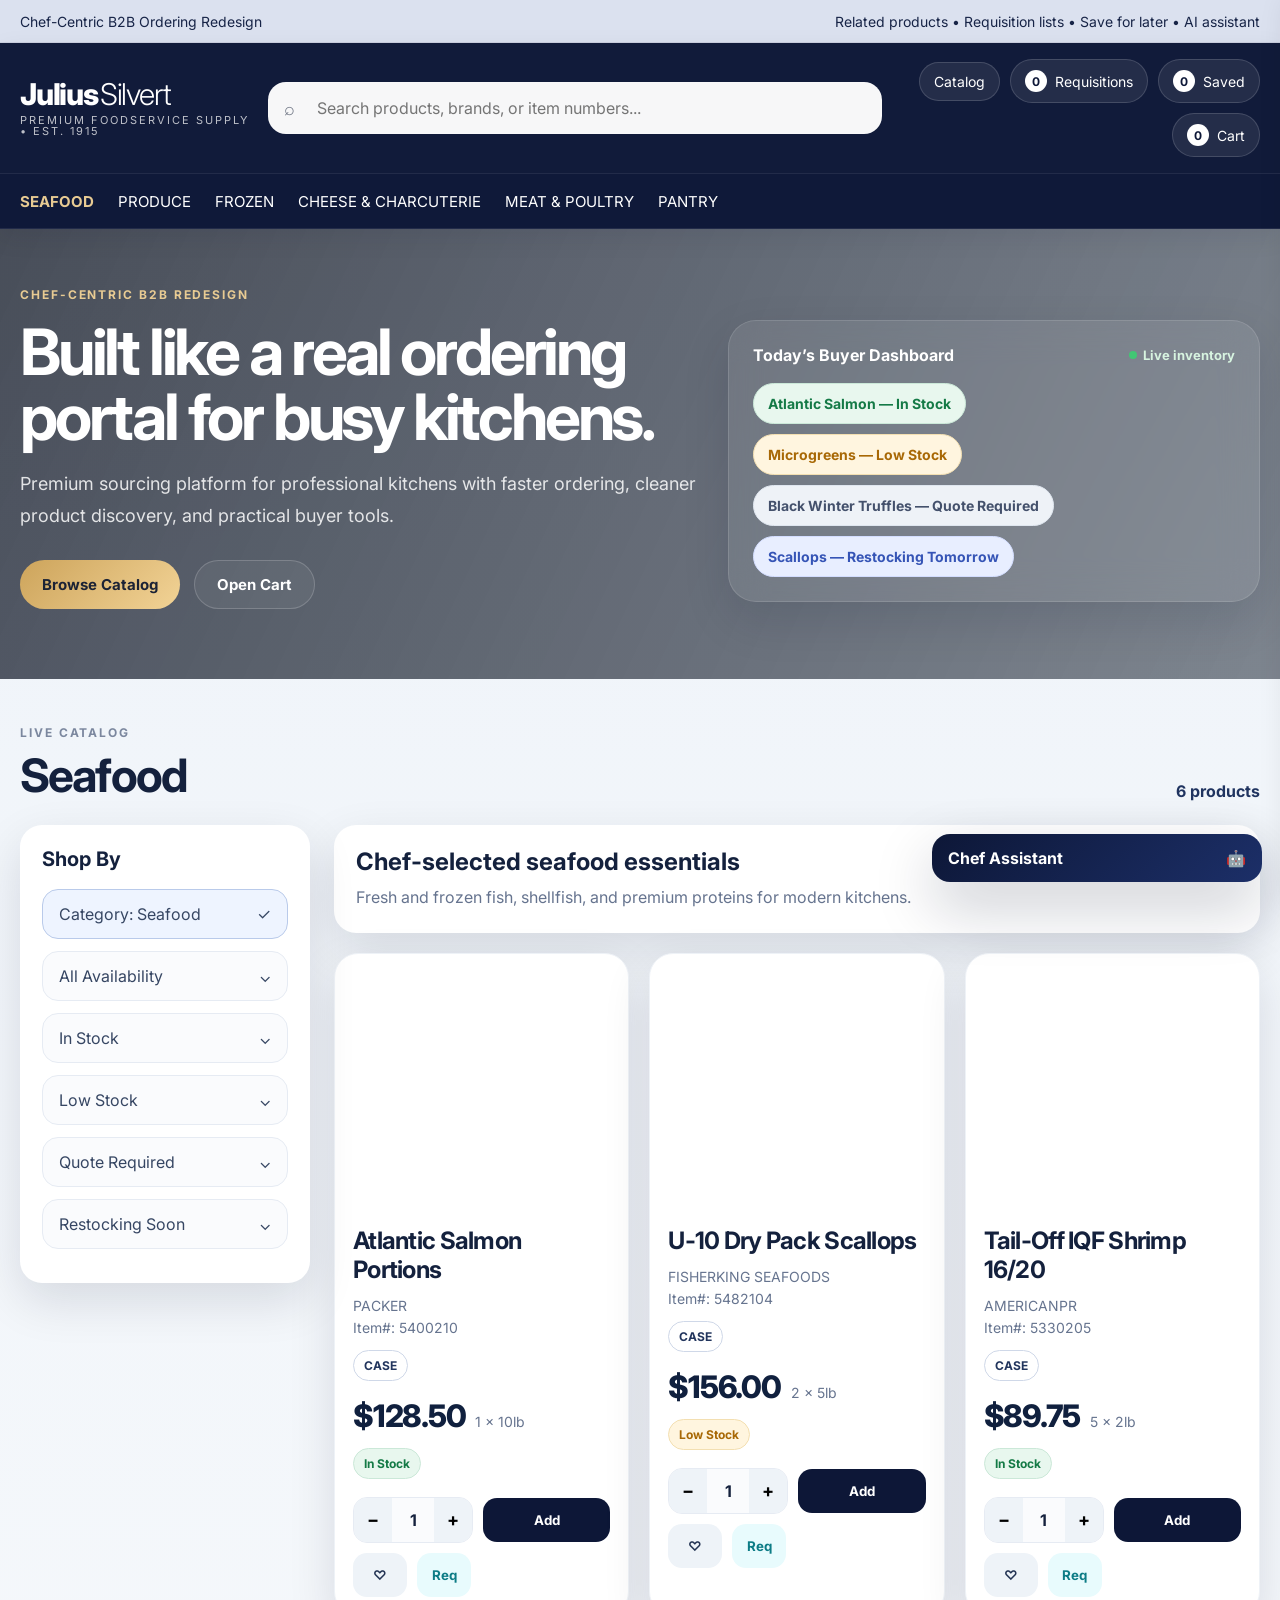
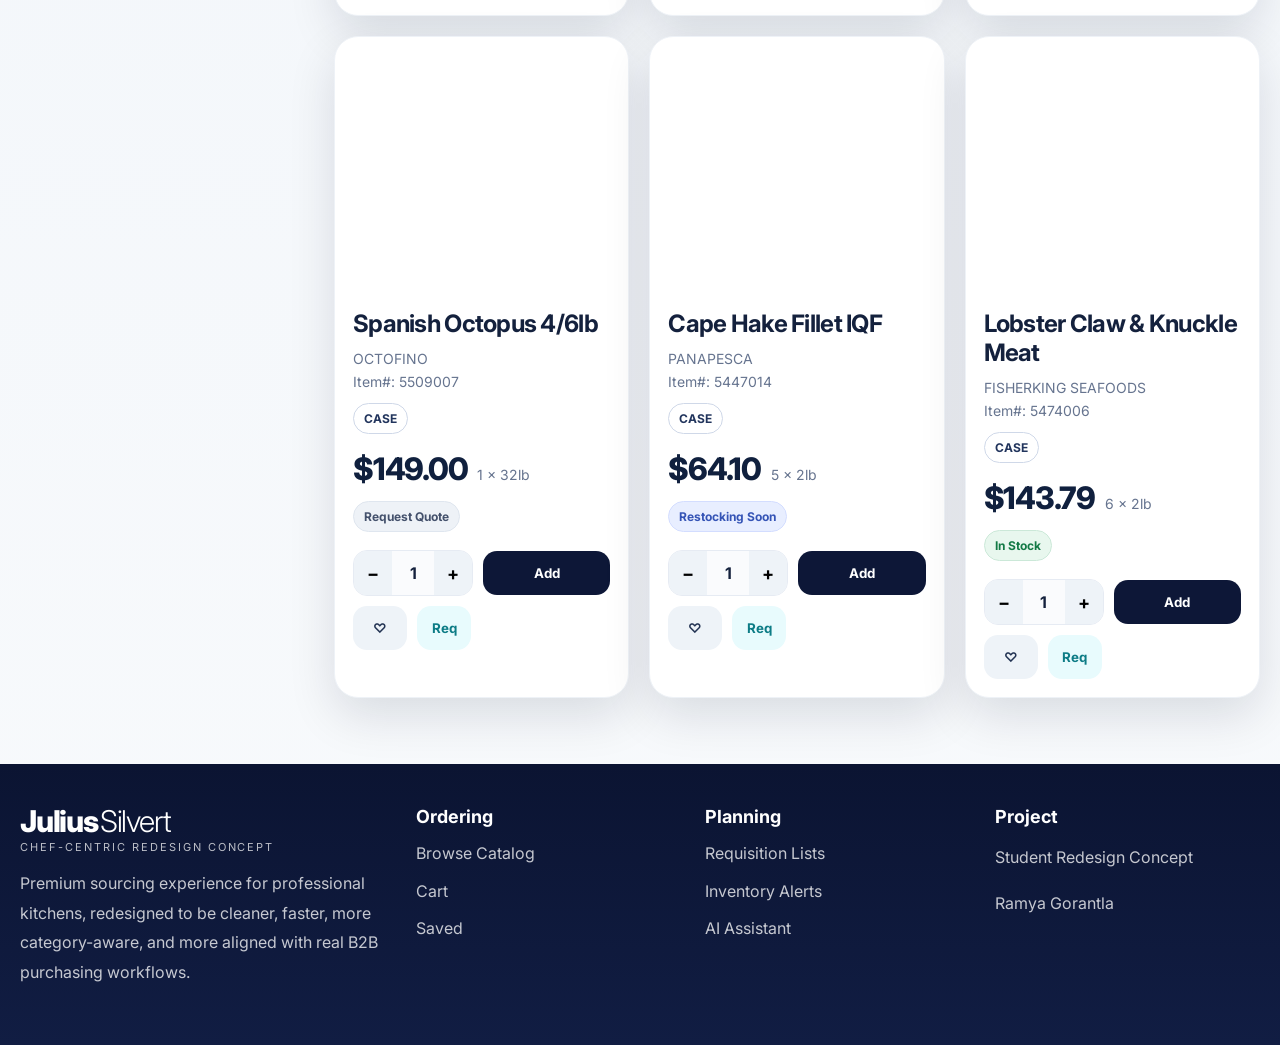
==== index.html @ abfbe2bc "Update index.html" ====
<!DOCTYPE html>
<html lang="en">
<head>
  <meta charset="UTF-8" />
  <meta name="viewport" content="width=device-width, initial-scale=1.0" />
  <title>Julius Silvert Redesign | Chef-Centric B2B Ordering</title>
  <link rel="preconnect" href="https://fonts.googleapis.com">
  <link rel="preconnect" href="https://fonts.gstatic.com" crossorigin>
  <link href="https://fonts.googleapis.com/css2?family=Inter:wght@400;500;600;700;800&display=swap" rel="stylesheet">
  <style>
    * { box-sizing: border-box; }
    :root{
      --navy:#0d1737;
      --navy2:#152454;
      --gold:#cda45b;
      --gold2:#e8cb93;
      --bg:#f4f7fb;
      --white:#fff;
      --text:#14213d;
      --muted:#66748f;
      --line:#e6ebf3;
      --shadow:0 18px 48px rgba(11,19,44,.12);
      --radius:22px;
      --danger:#b42318;
      --danger-bg:#fff1f2;
      --success:#147a46;
      --success-bg:#e8f7ee;
      --warn:#a86805;
      --warn-bg:#fff5df;
      --info:#3554b6;
      --info-bg:#e8eeff;
      --teal:#0d7c86;
      --teal-bg:#e8fbfd;
    }

    html { scroll-behavior: smooth; }
    body{
      margin:0;
      font-family:'Inter', Arial, Helvetica, sans-serif;
      color:var(--text);
      background:
        radial-gradient(circle at top left, rgba(205,164,91,.12), transparent 20%),
        linear-gradient(180deg, #eef3f9 0%, #f8fafc 100%);
    }
    a{ text-decoration:none; color:inherit; }
    button, input { font-family: inherit; }
    .container{ width:min(1240px, calc(100% - 40px)); margin:0 auto; }

    .announce{
      background:#dbe1ef;
      color:#172447;
      font-size:14px;
      border-bottom:1px solid rgba(13,23,55,.08);
    }
    .announce .container{
      min-height:42px; display:flex; align-items:center; justify-content:space-between; gap:16px;
      flex-wrap:wrap;
    }

    .header{ position:sticky; top:0; z-index:50; box-shadow: 0 8px 24px rgba(9,18,44,.08); }
    .topbar{ background:rgba(13,23,55,.98); padding:16px 0; }
    .topbar-inner{
      display:grid;
      grid-template-columns:230px 1fr 360px;
      gap:18px;
      align-items:center;
    }
    .logo{ color:#fff; display:flex; flex-direction:column; line-height:1; cursor:pointer; }
    .logo-main{ font-size:30px; font-weight:800; letter-spacing:-.04em; }
    .logo-main span{ font-weight:300; margin-left:2px; }
    .logo-sub{
      margin-top:6px; font-size:11px; text-transform:uppercase;
      letter-spacing:.18em; opacity:.72;
    }

    .search-wrap{ position:relative; }
    .search-input{
      width:100%; height:52px; border-radius:18px;
      border:1px solid rgba(255,255,255,.16);
      padding:0 18px 0 48px; font-size:16px; outline:none;
      background:rgba(255,255,255,.97);
    }
    .search-icon{
      position:absolute; left:16px; top:50%;
      transform:translateY(-50%); color:#6b7280; font-size:18px;
    }

    .top-actions{
      display:flex; justify-content:flex-end; gap:10px; align-items:center; color:#fff; flex-wrap:wrap;
    }
    .pill{
      border:1px solid rgba(255,255,255,.15);
      background:rgba(255,255,255,.08);
      padding:10px 14px; border-radius:999px; font-size:14px;
      display:inline-flex; align-items:center; gap:8px; cursor:pointer;
      color:#fff;
      transition:.18s ease;
    }
    .pill:hover{ background:rgba(255,255,255,.14); transform: translateY(-1px); }
    .cart-count{
      min-width:22px; height:22px; border-radius:50%;
      background:#fff; color:var(--navy);
      display:inline-grid; place-items:center;
      font-size:12px; font-weight:700; padding:0 4px;
    }

    .nav{
      background:rgba(13,23,55,.99);
      border-top:1px solid rgba(255,255,255,.08);
      border-bottom:1px solid rgba(255,255,255,.08);
    }
    .nav-row{
      min-height:54px; display:flex; align-items:center; gap:24px;
      overflow-x:auto; scrollbar-width:none;
    }
    .nav-row::-webkit-scrollbar{ display:none; }
    .nav-btn{
      white-space:nowrap; color:#fff; font-size:15px;
      background:none; border:none; cursor:pointer;
      padding:0;
    }
    .nav-btn.active{
      color:var(--gold2);
      font-weight:700;
    }

    .hero{
      background:
     linear-gradient(115deg, rgba(17,24,39,.75), rgba(31,41,55,.55)),
     url("https://images.unsplash.com/photo-1498654896293-37aacf113fd9?auto=format&fit=crop&w=1600&q=80") center/cover no-repeat;
      color:#fff;
      padding:54px 0 40px;
    }
    .hero-grid{
      display:grid;
      grid-template-columns:1.15fr .9fr;
      gap:28px;
      align-items:center;
    }
    .kicker{
      display:inline-block;
      color:var(--gold2);
      font-size:12px;
      letter-spacing:.16em;
      font-weight:700;
      text-transform:uppercase;
    }
    .hero h1{
      margin:16px 0 18px;
      font-size:clamp(40px, 5vw, 68px);
      line-height:1.02;
      letter-spacing:-.05em;
      max-width:760px;
    }
    .hero p{
      margin:0; max-width:680px; color:rgba(255,255,255,.84);
      line-height:1.8; font-size:18px;
    }
    .hero-actions{
      display:flex; flex-wrap:wrap; gap:14px; margin:28px 0 30px;
    }
    .btn{
      border:none; cursor:pointer; border-radius:999px;
      padding:14px 22px; font-weight:700; font-size:15px;
      transition:.18s ease;
    }
    .btn:hover { transform:translateY(-1px); }
    .btn-primary{
      background:linear-gradient(135deg, var(--gold), #f2d396);
      color:#1b2235;
    }
    .btn-secondary{
      background:rgba(255,255,255,.06);
      color:#fff; border:1px solid rgba(255,255,255,.18);
    }

    .dashboard{
      background:rgba(255,255,255,.08);
      border:1px solid rgba(255,255,255,.12);
      border-radius:28px;
      padding:24px;
      box-shadow:var(--shadow);
      backdrop-filter:blur(18px);
    }
    .dash-head{
      display:flex; justify-content:space-between; align-items:center; color:#fff;
      font-weight:700;
    }
    .live{
      position:relative; padding-left:14px; color:#d7f4e0; font-size:13px;
    }
    .live::before{
      content:""; position:absolute; left:0; top:50%; transform:translateY(-50%);
      width:8px; height:8px; border-radius:50%; background:#41c774;
    }
    .alert-list{ display:grid; gap:10px; margin-top:18px; }
    .alert-chip{
      width:fit-content; border-radius:999px; padding:11px 14px;
      font-size:14px; font-weight:700;
    }
    .in-stock{ background:var(--success-bg); color:var(--success); border:1px solid #cbe8d8; }
    .low-stock{ background:var(--warn-bg); color:var(--warn); border:1px solid #f3dfb1; }
    .quote-only{ background:#eef2f7; color:#44516c; border:1px solid #dfe6ef; }
    .restock{ background:var(--info-bg); color:var(--info); border:1px solid #d3ddff; }
    .requisition-tag{ background:var(--teal-bg); color:var(--teal); border:1px solid #c8f2f6; }

    .section{ padding:42px 0; }
    .section-head{
      display:flex; justify-content:space-between; align-items:end; gap:20px; margin-bottom:24px;
      flex-wrap:wrap;
    }
    .section-head h2{
      margin:10px 0 0;
      font-size:clamp(30px, 4vw, 46px);
      line-height:1.08;
      letter-spacing:-.04em;
    }
    .section-link{ color:#203460; font-weight:700; }

    .action-grid {
      display:grid;
      grid-template-columns:repeat(4,1fr);
      gap:16px;
      margin-top:20px;
    }
    .action-card{
      background:#fff;
      border-radius:22px;
      box-shadow:var(--shadow);
      padding:20px;
      border:1px solid #edf1f6;
    }
    .action-card strong{ display:block; margin-bottom:6px; font-size:18px; }
    .action-card p{ margin:0; color:var(--muted); line-height:1.6; font-size:14px; }

    .catalog-layout{
      display:grid;
      grid-template-columns:290px 1fr;
      gap:24px;
      align-items:start;
    }
    .sidebar{
      background:#fff;
      border-radius:22px;
      box-shadow:var(--shadow);
      padding:22px;
      position:sticky;
      top:132px;
    }
    .sidebar h3{ margin:0 0 18px; font-size:20px; }
    .filter{
      border:1px solid var(--line);
      border-radius:16px;
      padding:14px 16px;
      margin-bottom:12px;
      display:flex; justify-content:space-between; align-items:center;
      background:#fafbfd;
      color:#364663;
      cursor:pointer;
    }
    .filter.active { border-color:#b9caea; background:#eef4ff; }
    .category-header{
      background:#fff;
      border-radius:22px;
      box-shadow:var(--shadow);
      padding:22px;
      margin-bottom:20px;
    }
    .category-header p{
      margin:8px 0 0;
      color:var(--muted);
      line-height:1.7;
    }

    .product-grid, .related-grid{
      display:grid;
      grid-template-columns:repeat(3,1fr);
      gap:20px;
    }
    .product{
      background:#fff;
      border-radius:24px;
      overflow:hidden;
      box-shadow:var(--shadow);
      border:1px solid #eef2f7;
      display:flex;
      flex-direction:column;
      transition:transform .18s ease, box-shadow .18s ease;
    }
    .product:hover { transform:translateY(-4px); box-shadow:0 24px 52px rgba(11,19,44,.15); }
    .product-image{
      aspect-ratio:1.15/1;
      background-size:cover;
      background-position:center;
      cursor:pointer;
    }
    .product-body{ padding:18px; display:flex; flex-direction:column; flex:1; }
    .product h3{
      margin:0;
      font-size:24px;
      line-height:1.2;
      letter-spacing:-.03em;
      cursor:pointer;
    }
    .product small{
      display:block;
      color:var(--muted);
      margin-top:10px;
      line-height:1.6;
      font-size:14px;
    }
    .case-pill{
      border:1px solid #cfd8e8;
      border-radius:999px;
      padding:7px 10px;
      font-size:12px;
      font-weight:700;
      color:#22355d;
      width:fit-content;
      margin-top:10px;
    }
    .price-row{
      display:flex; align-items:baseline; gap:10px; margin-top:16px; flex-wrap:wrap;
    }
    .price{
      font-size:31px;
      font-weight:800;
      color:#10203e;
      letter-spacing:-.04em;
    }
    .subprice{ color:var(--muted); font-size:14px; }
    .status-row{
      display:flex; flex-wrap:wrap; gap:8px; margin-top:14px;
    }
    .status{
      border-radius:999px;
      padding:7px 10px;
      font-size:12px;
      font-weight:700;
    }
    .buy-row{
      display:flex; gap:10px; align-items:center; margin-top:18px; flex-wrap:wrap;
    }
    .qty{
      display:flex; align-items:center; border:1px solid var(--line); border-radius:14px; overflow:hidden;
      background:#fafbfd;
    }
    .qty button{
      width:38px; height:44px; border:none; background:#eef3f8; cursor:pointer; font-size:18px; font-weight:700;
    }
    .qty span{
      width:42px; display:grid; place-items:center; font-weight:700;
    }
    .add{
      flex:1; border:none; height:44px; border-radius:14px;
      background:var(--navy); color:#fff; font-weight:700; cursor:pointer;
      min-width:120px;
    }
    .save, .req{
      border:none; height:44px; min-width:54px; border-radius:14px;
      background:#eef3f8; color:#243454; font-weight:700; cursor:pointer;
    }
    .req { background:var(--teal-bg); color:var(--teal); }

    .footer{
      margin-top:24px;
      background:linear-gradient(180deg, #0b1432 0%, #111d43 100%);
      color:#fff;
      padding:42px 0;
    }
    .footer-grid{
      display:grid;
      grid-template-columns:1.4fr 1fr 1fr 1fr;
      gap:24px;
    }
    .footer p, .footer a{ color:rgba(255,255,255,.76); line-height:1.85; }
    .footer h4{ margin:0 0 12px; font-size:18px; }
    .footer a{ display:block; margin-bottom:8px; }

    .drawer{
      position:fixed; top:0; right:-440px; width:420px; max-width:100%;
      height:100vh; background:#fff; box-shadow:-10px 0 30px rgba(0,0,0,.12);
      z-index:100; transition:.28s ease; display:flex; flex-direction:column;
    }
    .drawer.open{ right:0; }
    .drawer-head{
      padding:18px 20px;
      border-bottom:1px solid var(--line);
      display:flex; justify-content:space-between; align-items:center;
    }
    .drawer-close{
      border:none; background:#edf2f8; width:38px; height:38px; border-radius:10px; cursor:pointer;
    }
    .drawer-tabs{
      display:grid;
      grid-template-columns:1fr 1fr 1fr;
      gap:0;
      border-bottom:1px solid var(--line);
    }
    .drawer-tab{
      border:none; background:#fff; padding:14px; font-weight:700; cursor:pointer;
    }
    .drawer-tab.active{ background:#f5f8fc; color:var(--navy); }
    .drawer-items{
      flex:1; overflow:auto; padding:18px 20px;
    }
    .item-card{
      border-bottom:1px solid var(--line);
      padding:0 0 14px;
      margin-bottom:14px;
    }
    .item-card h4{ margin:0 0 8px; font-size:18px; }
    .item-card p{ margin:0; color:var(--muted); font-size:14px; }
    .item-row{
      display:flex; justify-content:space-between; align-items:center; margin-top:10px; gap:10px;
      flex-wrap:wrap;
    }
    .remove-btn{
      border:none; background:var(--danger-bg); color:var(--danger); padding:8px 10px; border-radius:10px; cursor:pointer; font-weight:700;
    }
    .move-btn{
      border:none; background:#eef4ff; color:#274692; padding:8px 10px; border-radius:10px; cursor:pointer; font-weight:700;
    }
    .drawer-foot{
      border-top:1px solid var(--line);
      padding:18px 20px;
      background:#fbfcfe;
    }
    .total-row{
      display:flex; justify-content:space-between; font-weight:800; font-size:20px; margin-bottom:14px;
    }
    .checkout{
      width:100%; height:48px; border:none; border-radius:14px;
      background:var(--navy); color:#fff; font-weight:700; cursor:pointer;
    }
    .overlay{
      position:fixed; inset:0; background:rgba(10,18,44,.34);
      opacity:0; visibility:hidden; transition:.25s ease; z-index:90;
    }
    .overlay.show{ opacity:1; visibility:visible; }

    .detail-section { padding-top:0; display:none; }
    .detail-layout { display:grid; grid-template-columns:1.05fr .95fr; gap:20px; }
    .detail-image { min-height:420px; background-size:cover; background-position:center; border-radius:28px; box-shadow:var(--shadow); }
    .detail-card { background:#fff; border-radius:28px; box-shadow:var(--shadow); padding:28px; }
    .spec-list { display:grid; grid-template-columns:1fr 1fr; gap:14px; margin:18px 0; }
    .spec { background:#f6f9fd; border:1px solid #e8eef7; border-radius:16px; padding:14px; }
    .spec strong { display:block; font-size:12px; letter-spacing:.08em; text-transform:uppercase; color:#6f7c95; margin-bottom:6px; }
    .detail-actions { display:flex; gap:12px; flex-wrap:wrap; margin-top:20px; }
    .detail-card h2 { margin:10px 0 14px; font-size:42px; line-height:1.05; letter-spacing:-.04em; }
    .detail-card p { color:var(--muted); line-height:1.8; }
    .related-section { margin-top:28px; }
    .related-section h3 { margin:0 0 16px; font-size:28px; }

    .chatbot {
      position:fixed; right:18px; bottom:18px; width:330px; z-index:120;
      box-shadow:0 24px 60px rgba(10,18,44,.22); border-radius:18px; overflow:hidden;
    }
    .chatbot-head {
      background:linear-gradient(135deg, var(--navy), #1c2f68);
      color:#fff; padding:14px 16px; font-weight:700; cursor:pointer;
      display:flex; justify-content:space-between; align-items:center;
    }
    .chatbot-body { background:#fff; display:none; height:380px; flex-direction:column; }
    .chatbot.open .chatbot-body { display:flex; }
    .chat-messages { flex:1; overflow:auto; padding:14px; background:#fbfcff; }
    .chat-msg { margin-bottom:12px; padding:10px 12px; border-radius:14px; max-width:88%; line-height:1.6; }
    .chat-msg.user { margin-left:auto; background:#e9efff; color:#203f8c; }
    .chat-msg.bot { background:#f0f4f8; color:#31425e; }
    .chat-input-row { display:flex; gap:8px; padding:12px; border-top:1px solid #edf2f7; }
    .chat-input-row input { flex:1; border:1px solid #dce5f1; border-radius:12px; padding:12px; }
    .chat-input-row button { border:none; border-radius:12px; background:var(--navy); color:#fff; padding:0 16px; cursor:pointer; }

    .toast {
      position:fixed; bottom:24px; left:24px; background:#12234a; color:#fff; padding:12px 16px; border-radius:14px;
      box-shadow:var(--shadow); opacity:0; transform:translateY(12px); transition:.22s ease; z-index:140;
    }
    .toast.show { opacity:1; transform:translateY(0); }

    .empty-state{ color:#66748f; line-height:1.7; }

    @media (max-width:1100px){
      .topbar-inner{ grid-template-columns:1fr; }
      .top-actions{ justify-content:flex-start; }
      .hero-grid, .product-grid, .related-grid, .footer-grid, .action-grid, .detail-layout{
        grid-template-columns:1fr 1fr;
      }
      .catalog-layout{ grid-template-columns:1fr; }
      .sidebar{ position:static; }
      .detail-image { min-height:320px; }
    }
    @media (max-width:760px){
      .container{ width:min(100% - 28px, 1240px); }
      .announce .container, .section-head{ flex-direction:column; align-items:flex-start; }
      .hero-grid, .product-grid, .related-grid, .footer-grid, .action-grid, .detail-layout{
        grid-template-columns:1fr;
      }
      .hero h1{ font-size:40px; }
      .nav-row{ gap:18px; }
      .drawer{ width:100%; }
      .spec-list { grid-template-columns:1fr; }
      .chatbot { width: calc(100% - 24px); right:12px; left:12px; }
    }
  </style>
</head>
<body>
  <div class="announce">
    <div class="container">
      <span>Chef-Centric B2B Ordering Redesign</span>
      <span>Related products • Requisition lists • Save for later • AI assistant</span>
    </div>
  </div>

  <header class="header">
    <div class="topbar">
      <div class="container topbar-inner">
        <div class="logo" onclick="scrollToHome()">
          <span class="logo-main">Julius<span>Silvert</span></span>
          <span class="logo-sub">Premium Foodservice Supply • Est. 1915</span>
        </div>

        <div class="search-wrap">
          <span class="search-icon">⌕</span>
          <input class="search-input" id="searchInput" type="text" placeholder="Search products, brands, or item numbers..." />
        </div>

        <div class="top-actions">
          <button class="pill" onclick="scrollToCatalog()">Catalog</button>
          <button class="pill" onclick="openDrawer('requisition')"><span class="cart-count" id="reqCount">0</span>Requisitions</button>
          <button class="pill" onclick="openDrawer('saved')"><span class="cart-count" id="savedCount">0</span>Saved</button>
          <button class="pill" onclick="openDrawer('cart')"><span class="cart-count" id="cartCount">0</span>Cart</button>
        </div>
      </div>
    </div>

    <nav class="nav">
      <div class="container nav-row" id="navRow">
        <button class="nav-btn active" onclick="showCategory('seafood', this)">SEAFOOD</button>
        <button class="nav-btn" onclick="showCategory('produce', this)">PRODUCE</button>
        <button class="nav-btn" onclick="showCategory('frozen', this)">FROZEN</button>
        <button class="nav-btn" onclick="showCategory('cheese', this)">CHEESE & CHARCUTERIE</button>
        <button class="nav-btn" onclick="showCategory('meat', this)">MEAT & POULTRY</button>
        <button class="nav-btn" onclick="showCategory('pantry', this)">PANTRY</button>
      </div>
    </nav>
  </header>

  <main>
    <section class="hero" id="home">
      <div class="container hero-grid">
        <div>
          <span class="kicker">CHEF-CENTRIC B2B REDESIGN</span>
          <h1>Built like a real ordering portal for busy kitchens.</h1>
          <p>Premium sourcing platform for professional kitchens with faster ordering, cleaner product discovery, and practical buyer tools.</p>
          <div class="hero-actions">
            <button class="btn btn-primary" onclick="scrollToCatalog()">Browse Catalog</button>
            <button class="btn btn-secondary" onclick="openDrawer('cart')">Open Cart</button>
          </div>

          </div>

        <div class="dashboard">
          <div class="dash-head">
            <span>Today’s Buyer Dashboard</span>
            <span class="live">Live inventory</span>
          </div>
          <div class="alert-list" id="inventoryAlerts">
            <div class="alert-chip in-stock">Atlantic Salmon — In Stock</div>
            <div class="alert-chip low-stock">Microgreens — Low Stock</div>
            <div class="alert-chip quote-only">Black Winter Truffles — Quote Required</div>
            <div class="alert-chip restock">Scallops — Restocking Tomorrow</div>
          </div>
        </div>
      </div>
    </section>

    <section class="section" id="catalog">
      <div class="container">
        <div class="section-head">
          <div>
            <span class="kicker" style="color:#7b879e">LIVE CATALOG</span>
            <h2 id="categoryTitle">Seafood</h2>
          </div>
          <span class="section-link" id="categoryCount">6 products</span>
        </div>

        <div class="catalog-layout">
          <aside class="sidebar">
            <h3>Shop By</h3>
            <div class="filter active" id="sidebarCategory"><span>Category: Seafood</span><span>✓</span></div>
            <div class="filter" onclick="filterByStatus('all')"><span>All Availability</span><span>⌄</span></div>
            <div class="filter" onclick="filterByStatus('In Stock')"><span>In Stock</span><span>⌄</span></div>
            <div class="filter" onclick="filterByStatus('Low Stock')"><span>Low Stock</span><span>⌄</span></div>
            <div class="filter" onclick="filterByStatus('Request Quote')"><span>Quote Required</span><span>⌄</span></div>
            <div class="filter" onclick="filterByStatus('Restocking Soon')"><span>Restocking Soon</span><span>⌄</span></div>
          </aside>

          <div>
            <div class="category-header">
              <h3 id="categorySubtitle" style="margin:0;font-size:24px;">Chef-selected seafood essentials</h3>
              <p id="categoryDescription">Fresh and frozen fish, shellfish, and premium proteins for modern kitchens.</p>
            </div>

            <div class="product-grid" id="productGrid"></div>
          </div>
        </div>
      </div>
    </section>

    <section class="section detail-section" id="productDetailSection">
      <div class="container">
        <div class="category-header" style="padding:16px 22px; margin-bottom:20px; display:flex; justify-content:space-between; align-items:center; gap:16px; flex-wrap:wrap;">
          <button class="pill" style="background:#eef4ff; color:#22355d; border-color:#d8e3f8;" onclick="backToCatalog()">← Back to Catalog</button>
          <span class="section-link" id="detailBreadcrumb">Catalog / Product</span>
        </div>

        <div class="detail-layout">
          <div class="detail-image" id="detailImage"></div>
          <div class="detail-card">
            <div class="status-row"><span class="status" id="detailStatus"></span></div>
            <h2 id="detailName"></h2>
            <p id="detailDescription"></p>
            <div class="spec-list">
              <div class="spec"><strong>Brand</strong><span id="detailBrand"></span></div>
              <div class="spec"><strong>Item #</strong><span id="detailItem"></span></div>
              <div class="spec"><strong>Pack Size</strong><span id="detailPack"></span></div>
              <div class="spec"><strong>Price</strong><span id="detailPrice"></span></div>
            </div>
            <div class="detail-actions">
              <div class="qty">
                <button onclick="changeDetailQty(-1)">−</button>
                <span id="detailQty">1</span>
                <button onclick="changeDetailQty(1)">+</button>
              </div>
              <button class="add" onclick="addCurrentDetailToCart()">Add to Cart</button>
              <button class="save" onclick="saveCurrentDetailItem()">♡</button>
              <button class="req" onclick="addCurrentDetailToRequisition()">Req</button>
            </div>
          </div>
        </div>

        <div class="related-section">
          <div class="section-head" style="margin-top:28px;">
            <div>
              <span class="kicker" style="color:#7b879e">SMART SUGGESTIONS</span>
              <h2 style="font-size:34px;">Related Products</h2>
            </div>
            <span class="section-link" id="relatedReason">Based on this product</span>
          </div>
          <div class="related-grid" id="relatedGrid"></div>
        </div>
      </div>
    </section>
  </main>

  <footer class="footer">
    <div class="container footer-grid">
      <div>
        <div class="logo" style="cursor:default;">
          <span class="logo-main">Julius<span>Silvert</span></span>
          <span class="logo-sub">Chef-Centric Redesign Concept</span>
        </div>
        <p>Premium sourcing experience for professional kitchens, redesigned to be cleaner, faster, more category-aware, and more aligned with real B2B purchasing workflows.</p>
      </div>
      <div>
        <h4>Ordering</h4>
        <a href="#catalog">Browse Catalog</a>
        <a href="javascript:void(0)" onclick="openDrawer('cart')">Cart</a>
        <a href="javascript:void(0)" onclick="openDrawer('saved')">Saved</a>
      </div>
      <div>
        <h4>Planning</h4>
        <a href="javascript:void(0)" onclick="openDrawer('requisition')">Requisition Lists</a>
        <a href="#home">Inventory Alerts</a>
        <a href="#home">AI Assistant</a>
      </div>
      <div>
        <h4>Project</h4>
        <p>Student Redesign Concept</p>
        <p>Ramya Gorantla</p>
      </div>
    </div>
  </footer>

  <div class="overlay" id="overlay" onclick="closeAllPanels()"></div>

  <aside class="drawer" id="drawerPanel">
    <div class="drawer-head">
      <h3>Your Workspace</h3>
      <button class="drawer-close" onclick="closeAllPanels()">✕</button>
    </div>
    <div class="drawer-tabs">
      <button class="drawer-tab active" id="cartTabBtn" onclick="openDrawer('cart')">Cart</button>
      <button class="drawer-tab" id="savedTabBtn" onclick="openDrawer('saved')">Saved</button>
      <button class="drawer-tab" id="reqTabBtn" onclick="openDrawer('requisition')">Requisitions</button>
    </div>
    <div class="drawer-items" id="drawerItems"></div>
    <div class="drawer-foot">
      <div class="total-row">
        <span>Total</span>
        <span id="cartTotal">$0.00</span>
      </div>
      <button class="checkout">Proceed to Checkout</button>
    </div>
  </aside>

  <div class="chatbot" id="chatbot">
    <div class="chatbot-head" onclick="toggleChatbot()">
      <span>Chef Assistant</span>
      <span>🤖</span>
    </div>
    <div class="chatbot-body">
      <div class="chat-messages" id="chatMessages">
        <div class="chat-msg bot">Hi! I can help with products, cart actions, requisitions, and support.</div>
      </div>
      <div class="chat-input-row">
        <input id="chatInput" type="text" placeholder="Ask for product help..." />
        <button onclick="sendChat()">Send</button>
      </div>
    </div>
  </div>

  <div class="toast" id="toast"></div>

  <script>
    const catalog = {
      seafood: {
        title: "Seafood",
        subtitle: "Chef-selected seafood essentials",
        description: "Fresh and frozen fish, shellfish, and premium proteins for modern kitchens.",
        products: [
          {name:"Atlantic Salmon Portions", brand:"PACKER", item:"5400210", price:128.50, pack:"1 x 10lb", status:"In Stock", cls:"in-stock", desc:"Premium salmon portions prepared for consistent B2B kitchen ordering and clear pack-size visibility.", image:"https://images.unsplash.com/photo-1615141982883-c7ad0e69fd62?auto=format&fit=crop&w=900&q=80", tags:["seafood","salmon","fish","protein"]},
          {name:"U-10 Dry Pack Scallops", brand:"FISHERKING SEAFOODS", item:"5482104", price:156.00, pack:"2 x 5lb", status:"Low Stock", cls:"low-stock", desc:"Large dry-pack scallops with a low-stock alert to help chefs plan substitutions early.", image:"https://images.unsplash.com/photo-1547592180-85f173990554?auto=format&fit=crop&w=900&q=80", tags:["seafood","scallops","shellfish"]},
          {name:"Tail-Off IQF Shrimp 16/20", brand:"AMERICANPR", item:"5330205", price:89.75, pack:"5 x 2lb", status:"In Stock", cls:"in-stock", desc:"Consistent frozen shrimp with quick add-to-cart ordering for repeat buyers.", image:"https://images.unsplash.com/photo-1625944525533-473f1a3d54b8?auto=format&fit=crop&w=900&q=80", tags:["seafood","shrimp","shellfish"]},
          {name:"Spanish Octopus 4/6lb", brand:"OCTOFINO", item:"5509007", price:149.00, pack:"1 x 32lb", status:"Request Quote", cls:"quote-only", desc:"Quote-required premium seafood item with a clearer workflow than unclear market-price buttons.", image:"https://images.unsplash.com/photo-1579165466741-7f35e4755660?auto=format&fit=crop&w=900&q=80", tags:["seafood","octopus","premium"]},
          {name:"Cape Hake Fillet IQF", brand:"PANAPESCA", item:"5447014", price:64.10, pack:"5 x 2lb", status:"Restocking Soon", cls:"restock", desc:"Restocking indicator helps buyers understand availability before reaching cart or checkout.", image:"https://images.unsplash.com/photo-1510130387422-82bed34b37e9?auto=format&fit=crop&w=900&q=80", tags:["seafood","fish","fillet"]},
          {name:"Lobster Claw & Knuckle Meat", brand:"FISHERKING SEAFOODS", item:"5474006", price:143.79, pack:"6 x 2lb", status:"In Stock", cls:"in-stock", desc:"High-value seafood with clear price, pack size, and direct cart interaction.", image:"https://images.unsplash.com/photo-1559737558-2f5a35f4523b?auto=format&fit=crop&w=900&q=80", tags:["seafood","lobster","premium"]}
        ]
      },
      produce: {
        title: "Produce",
        subtitle: "Seasonal produce and chef staples",
        description: "Fresh greens, herbs, citrus, mushrooms, and specialty vegetables for service-ready prep.",
        products: [
          {name:"Microgreens Assortment", brand:"PACKER", item:"4900538", price:39.50, pack:"1 x 12ct", status:"Low Stock", cls:"low-stock", desc:"Microgreens with low-stock messaging for faster menu planning and substitution decisions.", image:"https://images.unsplash.com/photo-1542838132-92c53300491e?auto=format&fit=crop&w=900&q=80", tags:["produce","greens","microgreens"]},
          {name:"Fresh Black Winter Truffles", brand:"URBANI", item:"7756405", price:245.00, pack:"1 x 4oz", status:"Request Quote", cls:"quote-only", desc:"Premium produce item where quote flow is intentionally separated from normal add-to-cart logic.", image:"https://images.unsplash.com/photo-1603048297172-c92544798d5a?auto=format&fit=crop&w=900&q=80", tags:["produce","truffles","premium"]},
          {name:"Blood Oranges", brand:"PACKER", item:"4900111", price:41.50, pack:"1 x 54ct", status:"In Stock", cls:"in-stock", desc:"Citrus product displayed with cleaner card structure and pack-size clarity.", image:"https://images.unsplash.com/photo-1611080626919-7cf5a9dbab5b?auto=format&fit=crop&w=900&q=80", tags:["produce","fruit","citrus"]},
          {name:"Asian Pears", brand:"PACKER", item:"4900221", price:68.00, pack:"1 x 24ct", status:"In Stock", cls:"in-stock", desc:"Fresh produce example showing improved item differentiation and buyer-focused catalog presentation.", image:"https://images.unsplash.com/photo-1568702846914-96b305d2aaeb?auto=format&fit=crop&w=900&q=80", tags:["produce","fruit","pears"]},
          {name:"Mushroom Mix", brand:"PACKER", item:"4834000", price:58.20, pack:"1 x 5lb", status:"Low Stock", cls:"low-stock", desc:"Mixed mushrooms with clear alert state and easier add-to-cart experience.", image:"https://images.unsplash.com/photo-1504545102780-26774c1bb073?auto=format&fit=crop&w=900&q=80", tags:["produce","mushrooms"]},
          {name:"Limes", brand:"PACKER", item:"4900144", price:81.50, pack:"1 x 175ct", status:"In Stock", cls:"in-stock", desc:"Bulk produce item displayed in a cleaner B2B card format.", image:"https://images.unsplash.com/photo-1582284540020-8acbe03f4924?auto=format&fit=crop&w=900&q=80", tags:["produce","fruit","citrus"]}
        ]
      },
      frozen: {
        title: "Frozen",
        subtitle: "Fast-moving frozen inventory",
        description: "Seafood, vegetables, desserts, bakery, and ready-to-bake products with clear status messaging.",
        products: [
          {name:"Artisan Brioche Rolls", brand:"MARTIN'S FAMOUS", item:"5872600", price:28.25, pack:"6 x 8ct", status:"In Stock", cls:"in-stock", desc:"Bakery item designed to show catalog consistency and quick repeat-order interactions.", image:"https://images.unsplash.com/photo-1608198093002-ad4e005484ec?auto=format&fit=crop&w=900&q=80", tags:["frozen","bakery","bread"]},
          {name:"Chocolate Gelato", brand:"LONGFORD'S", item:"8920110", price:61.38, pack:"1 x 5qt", status:"In Stock", cls:"in-stock", desc:"Frozen dessert with clear pack-size visibility and direct add-to-cart flow.", image:"https://images.unsplash.com/photo-1563805042-7684c019e1cb?auto=format&fit=crop&w=900&q=80", tags:["frozen","dessert","gelato"]},
          {name:"Tater Tot Puffs", brand:"LAMBWESTON", item:"8712007", price:89.62, pack:"6 x 5lb", status:"Low Stock", cls:"low-stock", desc:"Bulk frozen side with low-stock indication.", image:"https://images.unsplash.com/photo-1639744092480-7d5d6e27bb1e?auto=format&fit=crop&w=900&q=80", tags:["frozen","sides","potato"]},
          {name:"Spinach & Feta Danishes", brand:"DUFOUR GOURMET", item:"6078004", price:128.84, pack:"1 x 112ct", status:"Restocking Soon", cls:"restock", desc:"Restocking state improves visibility before ordering decisions are made.", image:"https://images.unsplash.com/photo-1509440159596-0249088772ff?auto=format&fit=crop&w=900&q=80", tags:["frozen","bakery","pastry"]},
          {name:"Frozen Mirepoix Mix", brand:"ARTICGARDE", item:"4555004", price:55.27, pack:"6 x 4.4lb", status:"In Stock", cls:"in-stock", desc:"Back-of-house prep item displayed in a cleaner product layout.", image:"https://images.unsplash.com/photo-1512621776951-a57141f2eefd?auto=format&fit=crop&w=900&q=80", tags:["frozen","vegetables","prep"]},
          {name:"Diced Mango", brand:"PACKER", item:"4555003", price:38.42, pack:"2 x 5lb", status:"Request Quote", cls:"quote-only", desc:"Shows how quote-required frozen products can be handled more clearly.", image:"https://images.unsplash.com/photo-1553279768-865429fa0078?auto=format&fit=crop&w=900&q=80", tags:["frozen","fruit","mango"]}
        ]
      },
      cheese: {
        title: "Cheese & Charcuterie",
        subtitle: "Premium cheese and board-ready selections",
        description: "Imported cheeses, cured meats, soft cheeses, and chef-selected charcuterie essentials.",
        products: [
          {name:"Parmigiano Reggiano Wheel", brand:"ITALIAN IMPORTS", item:"2100441", price:299.00, pack:"1 x 72lb", status:"In Stock", cls:"in-stock", desc:"Large-format imported cheese with account-oriented B2B visibility.", image:"https://images.unsplash.com/photo-1452195100486-9cc805987862?auto=format&fit=crop&w=900&q=80", tags:["cheese","imported","parmigiano"]},
          {name:"Fresh Burrata", brand:"BELGIOIOSO", item:"2101098", price:42.75, pack:"8 x 2ct", status:"Low Stock", cls:"low-stock", desc:"Premium fresh cheese with clearer availability guidance.", image:"https://images.unsplash.com/photo-1626201850125-a96f2600eeae?auto=format&fit=crop&w=900&q=80", tags:["cheese","fresh","burrata"]},
          {name:"Prosciutto di Parma", brand:"PARMA RESERVE", item:"2103033", price:189.50, pack:"1 x 14lb", status:"In Stock", cls:"in-stock", desc:"Charcuterie item displayed with better product hierarchy and clean actions.", image:"https://images.unsplash.com/photo-1544025162-d76694265947?auto=format&fit=crop&w=900&q=80", tags:["charcuterie","prosciutto","imported"]},
          {name:"Triple Cream Brie", brand:"FROMAGERIE", item:"2102201", price:58.20, pack:"2 x 3kg", status:"In Stock", cls:"in-stock", desc:"Imported cheese showcased in a premium product-detail flow.", image:"https://images.unsplash.com/photo-1486297678162-eb2a19b0a32d?auto=format&fit=crop&w=900&q=80", tags:["cheese","brie","soft cheese"]},
          {name:"Spanish Manchego", brand:"IBERIA FOODS", item:"2105112", price:74.40, pack:"1 x 12lb", status:"Restocking Soon", cls:"restock", desc:"Restocking alerts reduce buyer uncertainty during ordering.", image:"https://images.unsplash.com/photo-1608198093002-ad4e005484ec?auto=format&fit=crop&w=900&q=80", tags:["cheese","manchego","imported"]},
          {name:"Soppressata Piccante", brand:"SALUMI", item:"2106007", price:67.90, pack:"12 x 8oz", status:"In Stock", cls:"in-stock", desc:"Better organization for premium cheese and cured meat browsing.", image:"https://images.unsplash.com/photo-1515003197210-e0cd71810b5f?auto=format&fit=crop&w=900&q=80", tags:["charcuterie","salumi","spicy"]}
        ]
      },
      meat: {
        title: "Meat & Poultry",
        subtitle: "Center-of-plate proteins",
        description: "Premium beef, pork, lamb, and poultry selections for chef-driven kitchens.",
        products: [
          {name:"Chef Ready Tenderloin", brand:"COMPART", item:"1816666", price:189.75, pack:"2 x 5lb", status:"Restocking Soon", cls:"restock", desc:"High-value protein with clear status indicators and simplified item actions.", image:"https://images.unsplash.com/photo-1600891964092-4316c288032e?auto=format&fit=crop&w=900&q=80", tags:["meat","beef","tenderloin"]},
          {name:"Ground Lamb", brand:"PACKER", item:"1740201", price:95.20, pack:"2 x 5lb", status:"In Stock", cls:"in-stock", desc:"Protein item displayed in a cleaner, more professional B2B card layout.", image:"https://images.unsplash.com/photo-1607623814075-e51df1bdc82f?auto=format&fit=crop&w=900&q=80", tags:["meat","lamb","ground"]},
          {name:"Bone-In Short Rib", brand:"PACKER", item:"1740321", price:144.00, pack:"2 x 5lb", status:"In Stock", cls:"in-stock", desc:"Bulk protein with clear pack-size and direct quantity adjustment.", image:"https://images.unsplash.com/photo-1544025162-d76694265947?auto=format&fit=crop&w=900&q=80", tags:["meat","beef","short rib"]},
          {name:"Air-Chilled Chicken Supreme", brand:"FARMHOUSE", item:"1740880", price:72.10, pack:"4 x 5lb", status:"Low Stock", cls:"low-stock", desc:"Low stock state helps buyers act faster before checkout friction happens.", image:"https://images.unsplash.com/photo-1604503468506-a8da13d82791?auto=format&fit=crop&w=900&q=80", tags:["poultry","chicken","protein"]},
          {name:"Pork Cheeks", brand:"COMPART", item:"1816700", price:47.30, pack:"2 x 5lb", status:"In Stock", cls:"in-stock", desc:"Cleaner product discovery for specialty meat products.", image:"https://images.unsplash.com/photo-1603048297172-c92544798d5a?auto=format&fit=crop&w=900&q=80", tags:["meat","pork","specialty"]},
          {name:"Duck Breast", brand:"ROULAND", item:"1740991", price:112.60, pack:"1 x 12ct", status:"Request Quote", cls:"quote-only", desc:"Quote-required premium protein with clearer buyer guidance.", image:"https://images.unsplash.com/photo-1600891963935-c1f95af6b1c8?auto=format&fit=crop&w=900&q=80", tags:["poultry","duck","premium"]}
        ]
      },
      pantry: {
        title: "Pantry",
        subtitle: "Back-of-house essentials and imported staples",
        description: "Oils, vinegars, canned goods, dry goods, grains, and specialty pantry products.",
        products: [
          {name:"Extra Virgin Olive Oil", brand:"MEDITERRA", item:"3300400", price:84.50, pack:"4 x 3L", status:"In Stock", cls:"in-stock", desc:"Pantry staple displayed with cleaner pricing and pack-size structure.", image:"https://images.unsplash.com/photo-1474979266404-7eaacbcd87c5?auto=format&fit=crop&w=900&q=80", tags:["pantry","oil","imported"]},
          {name:"Aged Balsamic Vinegar", brand:"MODENA", item:"3300501", price:63.20, pack:"6 x 500ml", status:"In Stock", cls:"in-stock", desc:"Imported pantry item designed to feel more premium and professional.", image:"https://images.unsplash.com/photo-1516594798947-e65505dbb29d?auto=format&fit=crop&w=900&q=80", tags:["pantry","vinegar","imported"]},
          {name:"Ruby Tuna in Water", brand:"RUBY TUNA", item:"5539000", price:118.61, pack:"6 x 66oz", status:"Low Stock", cls:"low-stock", desc:"Pantry protein with clear status chips and faster ordering interactions.", image:"https://images.unsplash.com/photo-1515003197210-e0cd71810b5f?auto=format&fit=crop&w=900&q=80", tags:["pantry","tuna","protein"]},
          {name:"San Marzano Tomatoes", brand:"ITALIA", item:"3302010", price:42.00, pack:"6 x 102oz", status:"In Stock", cls:"in-stock", desc:"High-use kitchen staple in a cleaner card layout.", image:"https://images.unsplash.com/photo-1592928302636-c83cf1e1c887?auto=format&fit=crop&w=900&q=80", tags:["pantry","tomatoes","imported"]},
          {name:"Arborio Rice", brand:"RISERIA", item:"3303112", price:37.60, pack:"4 x 5lb", status:"Restocking Soon", cls:"restock", desc:"Restocking pantry staple with improved visibility earlier in the ordering flow.", image:"https://images.unsplash.com/photo-1586201375761-83865001e31c?auto=format&fit=crop&w=900&q=80", tags:["pantry","rice","grains"]},
          {name:"Imported Capers", brand:"SICILIA", item:"3304500", price:28.90, pack:"12 x 32oz", status:"In Stock", cls:"in-stock", desc:"Imported pantry item with easier add and save flows.", image:"https://images.unsplash.com/photo-1514517220017-8ce97a34a7b6?auto=format&fit=crop&w=900&q=80", tags:["pantry","capers","imported"]}
        ]
      }
    };

    const allProducts = Object.values(catalog).flatMap(category => category.products.map(p => ({...p, categoryTitle: category.title})));

    let currentCategory = "seafood";
    let statusFilter = 'all';
    let currentDetailProduct = null;
    let activeDrawerTab = 'cart';
    let lastSearchQuery = '';

    const cart = JSON.parse(localStorage.getItem('js_cart') || '[]');
    const saved = JSON.parse(localStorage.getItem('js_saved') || '[]');
    const requisitions = JSON.parse(localStorage.getItem('js_requisitions') || '{}');

    function persist() {
      localStorage.setItem('js_cart', JSON.stringify(cart));
      localStorage.setItem('js_saved', JSON.stringify(saved));
      localStorage.setItem('js_requisitions', JSON.stringify(requisitions));
    }

    function showToast(message) {
      const toast = document.getElementById('toast');
      toast.textContent = message;
      toast.classList.add('show');
      clearTimeout(window.toastTimer);
      window.toastTimer = setTimeout(() => toast.classList.remove('show'), 1800);
    }

    function scrollToCatalog() {
      document.getElementById("catalog").scrollIntoView({ behavior: "smooth" });
    }

    function scrollToHome() {
      document.getElementById("home").scrollIntoView({ behavior: "smooth" });
    }

    function getFilteredProducts(categoryKey, query = '') {
      const data = catalog[categoryKey];
      return data.products.filter(p => {
        const matchesQuery = [p.name, p.brand, p.item, ...(p.tags || [])].join(' ').toLowerCase().includes(query.toLowerCase());
        const matchesStatus = statusFilter === 'all' ? true : p.status === statusFilter;
        return matchesQuery && matchesStatus;
      });
    }

    function renderProducts(categoryKey, query = "") {
      const data = catalog[categoryKey];
      const grid = document.getElementById("productGrid");
      const title = document.getElementById("categoryTitle");
      const subtitle = document.getElementById("categorySubtitle");
      const desc = document.getElementById("categoryDescription");
      const count = document.getElementById("categoryCount");
      const sidebar = document.getElementById("sidebarCategory");

      title.textContent = data.title;
      subtitle.textContent = data.subtitle;
      desc.textContent = data.description;
      sidebar.innerHTML = `<span>Category: ${data.title}</span><span>✓</span>`;

      const filtered = getFilteredProducts(categoryKey, query);
      count.textContent = filtered.length + " products";

      if (!filtered.length) {
        grid.innerHTML = `<div class="empty-state">No products found in this category for your current search or availability filter.</div>`;
        return;
      }

      grid.innerHTML = filtered.map((p) => renderProductCard(p)).join("");
    }

    function renderProductCard(p) {
      return `
        <article class="product">
          <div class="product-image" style="background-image:url('${p.image}')" onclick="openProduct('${escapeHtml(p.item)}')"></div>
          <div class="product-body">
            <h3 onclick="openProduct('${escapeHtml(p.item)}')">${p.name}</h3>
            <small>${p.brand}<br>Item#: ${p.item}</small>
            <div class="case-pill">CASE</div>
            <div class="price-row">
              <div class="price">$${p.price.toFixed(2)}</div>
              <div class="subprice">${p.pack}</div>
            </div>
            <div class="status-row">
              <span class="status ${p.cls}">${p.status}</span>
            </div>
            <div class="buy-row">
              <div class="qty">
                <button onclick="changeQty(this,-1)">−</button>
                <span>1</span>
                <button onclick="changeQty(this,1)">+</button>
              </div>
              <button class="add" onclick="addToCartFromCard('${escapeJs(p.item)}', this)">Add</button>
              <button class="save" onclick="saveFromCard('${escapeJs(p.item)}')">♡</button>
              <button class="req" onclick="addToRequisitionFromCard('${escapeJs(p.item)}')">Req</button>
            </div>
          </div>
        </article>
      `;
    }

    function showCategory(categoryKey, btn) {
      currentCategory = categoryKey;
      statusFilter = 'all';
      document.querySelectorAll(".nav-btn").forEach(b => b.classList.remove("active"));
      if (btn) btn.classList.add("active");
      document.getElementById('productDetailSection').style.display = 'none';
      renderProducts(currentCategory, document.getElementById("searchInput").value);
      scrollToCatalog();
    }

    function filterByStatus(status) {
      statusFilter = status;
      renderProducts(currentCategory, document.getElementById('searchInput').value);
    }

    function changeQty(button, delta) {
      const qtyBox = button.parentElement.querySelector("span");
      let value = parseInt(qtyBox.textContent, 10);
      value += delta;
      if (value < 1) value = 1;
      qtyBox.textContent = value;
    }

    function escapeHtml(str) {
      return String(str).replace(/&/g, '&amp;').replace(/</g, '&lt;').replace(/>/g, '&gt;').replace(/"/g, '&quot;').replace(/'/g, '&#39;');
    }

    function escapeJs(str) {
      return String(str).replace(/\\/g, '\\\\').replace(/'/g, "\\'");
    }

    function findProductByItem(item) {
      return allProducts.find(p => p.item === item) || null;
    }

    function addItem(targetArray, product, qty) {
      const existing = targetArray.find(item => item.item === product.item);
      if (existing) {
        existing.qty += qty;
      } else {
        targetArray.push({ item: product.item, name: product.name, price: product.price, qty, pack: product.pack, image: product.image, categoryTitle: product.categoryTitle });
      }
    }

    function addToCartFromCard(item, btn) {
      const product = findProductByItem(item);
      if (!product) return;
      const card = btn.closest('.product');
      const qty = parseInt(card.querySelector('.qty span').textContent, 10);
      addItem(cart, product, qty);
      const savedIndex = saved.findIndex(s => s.item === product.item);
      if (savedIndex > -1) saved.splice(savedIndex, 1);
      persist();
      updateDrawerUI();
      updateRelatedByCart();
      openDrawer('cart');
      showToast(`${product.name} added to cart`);
    }

    function saveFromCard(item) {
      const product = findProductByItem(item);
      if (!product) return;
      addItem(saved, product, 1);
      persist();
      updateDrawerUI();
      openDrawer('saved');
      showToast(`${product.name} saved for later`);
    }

    function addToRequisition(product, listName, qty = 1) {
      if (!requisitions[listName]) requisitions[listName] = [];
      const existing = requisitions[listName].find(item => item.item === product.item);
      if (existing) existing.qty += qty;
      else requisitions[listName].push({ item: product.item, name: product.name, price: product.price, qty, pack: product.pack, image: product.image, categoryTitle: product.categoryTitle });
      persist();
      updateDrawerUI();
    }

    function addToRequisitionFromCard(item) {
      const product = findProductByItem(item);
      if (!product) return;
      const listName = prompt('Enter requisition list name:', 'Kitchen Prep List');
      if (!listName) return;
      addToRequisition(product, listName.trim(), 1);
      openDrawer('requisition');
      showToast(`${product.name} added to requisition`);
    }

    function openProduct(item) {
      const product = findProductByItem(item);
      if (!product) return;
      currentDetailProduct = product;
      document.getElementById('detailImage').style.backgroundImage = `url('${product.image}')`;
      document.getElementById('detailName').textContent = product.name;
      document.getElementById('detailDescription').textContent = product.desc;
      document.getElementById('detailBrand').textContent = product.brand;
      document.getElementById('detailItem').textContent = product.item;
      document.getElementById('detailPack').textContent = product.pack;
      document.getElementById('detailPrice').textContent = `$${product.price.toFixed(2)}`;
      document.getElementById('detailQty').textContent = '1';
      document.getElementById('detailBreadcrumb').textContent = `${product.categoryTitle} / ${product.name}`;
      const status = document.getElementById('detailStatus');
      status.textContent = product.status;
      status.className = `status ${product.cls}`;
      document.getElementById('productDetailSection').style.display = 'block';
      document.getElementById('productDetailSection').scrollIntoView({ behavior: 'smooth', block: 'start' });
      renderRelatedProducts(product, 'Based on this product');
      history.replaceState(null, '', `#product-${product.item}`);
    }

    function backToCatalog() {
      document.getElementById('productDetailSection').style.display = 'none';
      currentDetailProduct = null;
      history.replaceState(null, '', '#catalog');
      document.getElementById('catalog').scrollIntoView({ behavior: 'smooth', block: 'start' });
    }

    function changeDetailQty(delta) {
      const qty = document.getElementById('detailQty');
      let value = parseInt(qty.textContent, 10) + delta;
      if (value < 1) value = 1;
      qty.textContent = value;
    }

    function addCurrentDetailToCart() {
      if (!currentDetailProduct) return;
      const qty = parseInt(document.getElementById('detailQty').textContent, 10);
      addItem(cart, currentDetailProduct, qty);
      const savedIndex = saved.findIndex(s => s.item === currentDetailProduct.item);
      if (savedIndex > -1) saved.splice(savedIndex, 1);
      persist();
      updateDrawerUI();
      updateRelatedByCart();
      openDrawer('cart');
      showToast(`${currentDetailProduct.name} added to cart`);
    }

    function saveCurrentDetailItem() {
      if (!currentDetailProduct) return;
      addItem(saved, currentDetailProduct, 1);
      persist();
      updateDrawerUI();
      openDrawer('saved');
      showToast(`${currentDetailProduct.name} saved for later`);
    }

    function addCurrentDetailToRequisition() {
      if (!currentDetailProduct) return;
      const listName = prompt('Enter requisition list name:', 'Weekly Order');
      if (!listName) return;
      const qty = parseInt(document.getElementById('detailQty').textContent, 10);
      addToRequisition(currentDetailProduct, listName.trim(), qty);
      openDrawer('requisition');
      showToast(`${currentDetailProduct.name} added to requisition`);
    }

    function scoreRelated(base, candidate) {
      let score = 0;
      if (base.item === candidate.item) return -1;
      if (base.categoryTitle === candidate.categoryTitle) score += 4;
      if (base.brand === candidate.brand) score += 2;
      const baseTags = base.tags || [];
      const candTags = candidate.tags || [];
      baseTags.forEach(tag => { if (candTags.includes(tag)) score += 3; });
      if (Math.abs(base.price - candidate.price) < 30) score += 1;
      return score;
    }

    function getRelatedProducts(product) {
      return [...allProducts]
        .map(candidate => ({ candidate, score: scoreRelated(product, candidate) }))
        .filter(x => x.score > 0)
        .sort((a, b) => b.score - a.score)
        .slice(0, 3)
        .map(x => x.candidate);
    }

    function renderRelatedProducts(product, reasonText) {
      const relatedGrid = document.getElementById('relatedGrid');
      const relatedReason = document.getElementById('relatedReason');
      relatedReason.textContent = reasonText;
      const related = getRelatedProducts(product);
      if (!related.length) {
        relatedGrid.innerHTML = `<div class="empty-state">No related products available.</div>`;
        return;
      }
      relatedGrid.innerHTML = related.map(p => renderProductCard(p)).join('');
    }

    function updateRelatedBySearch(query) {
      if (!query.trim()) return;
      const matches = allProducts.filter(p => [p.name, p.brand, p.item, ...(p.tags || [])].join(' ').toLowerCase().includes(query.toLowerCase()));
      if (!matches.length) return;
      const base = matches[0];
      document.getElementById('productDetailSection').style.display = 'block';
      renderRelatedProducts(base, `Related to search: "${query}"`);
      document.getElementById('detailBreadcrumb').textContent = `Search / ${base.name}`;
      document.getElementById('detailImage').style.backgroundImage = `url('${base.image}')`;
      document.getElementById('detailName').textContent = base.name;
      document.getElementById('detailDescription').textContent = base.desc;
      document.getElementById('detailBrand').textContent = base.brand;
      document.getElementById('detailItem').textContent = base.item;
      document.getElementById('detailPack').textContent = base.pack;
      document.getElementById('detailPrice').textContent = `$${base.price.toFixed(2)}`;
      const status = document.getElementById('detailStatus');
      status.textContent = base.status;
      status.className = `status ${base.cls}`;
      currentDetailProduct = base;
    }

    function updateRelatedByCart() {
      if (!cart.length) return;
      const last = cart[cart.length - 1];
      const base = findProductByItem(last.item);
      if (!base) return;
      document.getElementById('productDetailSection').style.display = 'block';
      renderRelatedProducts(base, 'Because you added this item to cart');
    }

    function getRequisitionCount() {
      return Object.values(requisitions).reduce((sum, list) => sum + list.reduce((s, item) => s + item.qty, 0), 0);
    }

    function openDrawer(tab) {
      activeDrawerTab = tab;
      document.getElementById('cartTabBtn').classList.toggle('active', tab === 'cart');
      document.getElementById('savedTabBtn').classList.toggle('active', tab === 'saved');
      document.getElementById('reqTabBtn').classList.toggle('active', tab === 'requisition');
      document.getElementById('drawerPanel').classList.add('open');
      document.getElementById('overlay').classList.add('show');
      updateDrawerUI();
    }

    function updateDrawerUI() {
      const drawerItems = document.getElementById('drawerItems');
      const cartTotal = document.getElementById('cartTotal');
      const cartCount = document.getElementById('cartCount');
      const savedCount = document.getElementById('savedCount');
      const reqCount = document.getElementById('reqCount');

      let total = 0;
      let count = 0;
      cart.forEach(item => {
        total += item.price * item.qty;
        count += item.qty;
      });
      cartTotal.textContent = "$" + total.toFixed(2);
      cartCount.textContent = count;
      savedCount.textContent = saved.reduce((sum, item) => sum + item.qty, 0);
      reqCount.textContent = getRequisitionCount();

      if (activeDrawerTab === 'requisition') {
        const reqNames = Object.keys(requisitions);
        if (!reqNames.length) {
          drawerItems.innerHTML = `<div class="empty-state">No requisition lists yet.</div>`;
          return;
        }
        drawerItems.innerHTML = reqNames.map(name => `
          <div class="item-card">
            <h4>${name}</h4>
            <p>${requisitions[name].length} item(s)</p>
            ${requisitions[name].map((item, index) => `
              <div class="item-card" style="margin-top:12px; padding-bottom:10px; border-bottom:1px dashed #dfe6ef;">
                <h4 style="font-size:16px;">${item.name}</h4>
                <p>$${item.price.toFixed(2)} • ${item.pack} • Qty: ${item.qty}</p>
                <div class="item-row">
                  <button class="move-btn" onclick="moveRequisitionItemToCart('${escapeJs(name)}', ${index})">Move to cart</button>
                  <button class="remove-btn" onclick="removeRequisitionItem('${escapeJs(name)}', ${index})">Remove</button>
                </div>
              </div>
            `).join('')}
          </div>
        `).join('');
        return;
      }

      const source = activeDrawerTab === 'cart' ? cart : saved;
      if (!source.length) {
        drawerItems.innerHTML = `<div class="empty-state">${activeDrawerTab === 'cart' ? 'Your cart is empty.' : 'No saved items yet.'}</div>`;
        return;
      }

      drawerItems.innerHTML = source.map((item, index) => `
        <div class="item-card">
          <h4>${item.name}</h4>
          <p>$${item.price.toFixed(2)} • ${item.pack}</p>
          <div class="item-row">
            <div class="qty">
              <button onclick="updateQty('${activeDrawerTab}', ${index}, -1)">−</button>
              <span>${item.qty}</span>
              <button onclick="updateQty('${activeDrawerTab}', ${index}, 1)">+</button>
            </div>
            <div style="display:flex; gap:8px; flex-wrap:wrap; justify-content:flex-end;">
              ${activeDrawerTab === 'cart'
                ? `<button class="move-btn" onclick="moveToSaved(${index})">Save for later</button>`
                : `<button class="move-btn" onclick="moveToCart(${index})">Move to cart</button>`}
              <button class="move-btn" onclick="quickAddToRequisition('${escapeJs(item.item)}')">Requisition</button>
              <button class="remove-btn" onclick="removeItem('${activeDrawerTab}', ${index})">Remove</button>
            </div>
          </div>
        </div>
      `).join('');
    }

    function updateQty(sourceName, index, delta) {
      const source = sourceName === 'cart' ? cart : saved;
      source[index].qty += delta;
      if (source[index].qty <= 0) source.splice(index, 1);
      persist();
      updateDrawerUI();
    }

    function removeItem(sourceName, index) {
      const source = sourceName === 'cart' ? cart : saved;
      source.splice(index, 1);
      persist();
      updateDrawerUI();
    }

    function moveToSaved(index) {
      const item = cart[index];
      addItem(saved, item, item.qty);
      cart.splice(index, 1);
      persist();
      openDrawer('saved');
      showToast('Item moved to saved');
    }

    function moveToCart(index) {
      const item = saved[index];
      addItem(cart, item, item.qty);
      saved.splice(index, 1);
      persist();
      openDrawer('cart');
      showToast('Item moved to cart');
    }

    function quickAddToRequisition(itemId) {
      const product = findProductByItem(itemId);
      if (!product) return;
      const listName = prompt('Enter requisition list name:', 'Chef Order List');
      if (!listName) return;
      addToRequisition(product, listName.trim(), 1);
      openDrawer('requisition');
      showToast('Item added to requisition');
    }

    function moveRequisitionItemToCart(listName, index) {
      const item = requisitions[listName][index];
      addItem(cart, item, item.qty);
      requisitions[listName].splice(index, 1);
      if (!requisitions[listName].length) delete requisitions[listName];
      persist();
      openDrawer('cart');
      updateRelatedByCart();
      showToast('Requisition item moved to cart');
    }

    function removeRequisitionItem(listName, index) {
      requisitions[listName].splice(index, 1);
      if (!requisitions[listName].length) delete requisitions[listName];
      persist();
      updateDrawerUI();
    }

    function closeAllPanels() {
      document.getElementById("drawerPanel").classList.remove("open");
      document.getElementById("overlay").classList.remove("show");
    }

    document.getElementById("searchInput").addEventListener("input", function() {
      const query = this.value;
      lastSearchQuery = query;
      renderProducts(currentCategory, query);
      if (query.trim().length >= 2) updateRelatedBySearch(query);
    });

    const rotatingAlerts = [
      ["Atlantic Salmon — In Stock", "alert-chip in-stock"],
      ["Microgreens — Low Stock", "alert-chip low-stock"],
      ["Black Winter Truffles — Quote Required", "alert-chip quote-only"],
      ["Scallops — Restocking Tomorrow", "alert-chip restock"]
    ];

    let alertIndex = 0;
    setInterval(() => {
      const first = document.querySelector("#inventoryAlerts .alert-chip");
      if (!first) return;
      alertIndex = (alertIndex + 1) % rotatingAlerts.length;
      first.textContent = rotatingAlerts[alertIndex][0];
      first.className = rotatingAlerts[alertIndex][1];
    }, 2400);

    function toggleChatbot() {
      document.getElementById('chatbot').classList.toggle('open');
    }

    function addChatMessage(text, type) {
      const messages = document.getElementById('chatMessages');
      const div = document.createElement('div');
      div.className = `chat-msg ${type}`;
      div.textContent = text;
      messages.appendChild(div);
      messages.scrollTop = messages.scrollHeight;
    }

    function sendChat() {
      const input = document.getElementById('chatInput');
      const text = input.value.trim();
      if (!text) return;
      addChatMessage(text, 'user');
      const lower = text.toLowerCase();
      let reply = 'I could not find a direct answer for that. You can contact support at ramyagorantla2001@gmail.com or click the support link below.';

      if (lower.includes('cart')) reply = 'You can add items directly from the catalog or product detail page. The cart drawer also supports quantity updates.';
      else if (lower.includes('save')) reply = 'Use the heart button to save items for later. Saved items can be moved back to cart any time.';
      else if (lower.includes('requisition')) reply = 'Use the Req button to create or add to a requisition list. Requisition items can later be moved into cart.';
      else if (lower.includes('related')) reply = 'Related products appear when you search, open a product, or add an item to cart.';
      else if (lower.includes('support') || lower.includes('contact') || lower.includes('help')) {
        reply = 'Please contact support at ramyagorantla2001@gmail.com.';
      } else {
        const found = allProducts.find(p => [p.name, p.brand, ...(p.tags || [])].join(' ').toLowerCase().includes(lower));
        if (found) {
          reply = `I found ${found.name}. I opened the product detail so you can review it.`;
          openProduct(found.item);
        }
      }
      addChatMessage(reply, 'bot');
      if (!allProducts.find(p => [p.name, p.brand, ...(p.tags || [])].join(' ').toLowerCase().includes(lower)) && !(lower.includes('cart') || lower.includes('save') || lower.includes('requisition') || lower.includes('related') || lower.includes('support') || lower.includes('contact') || lower.includes('help'))) {
        const messages = document.getElementById('chatMessages');
        const linkWrap = document.createElement('div');
        linkWrap.className = 'chat-msg bot';
        linkWrap.innerHTML = 'Need help? <a href="mailto:ramyagorantla2001@gmail.com" style="color:#274692; font-weight:700;">Chat with support</a>';
        messages.appendChild(linkWrap);
        messages.scrollTop = messages.scrollHeight;
      }
      input.value = '';
    }

    document.getElementById('chatInput').addEventListener('keydown', (e) => {
      if (e.key === 'Enter') sendChat();
    });

    document.addEventListener('keydown', (e) => {
      if (e.key === 'Escape') closeAllPanels();
    });

    renderProducts(currentCategory);
    updateDrawerUI();
  </script>
</body>
</html>
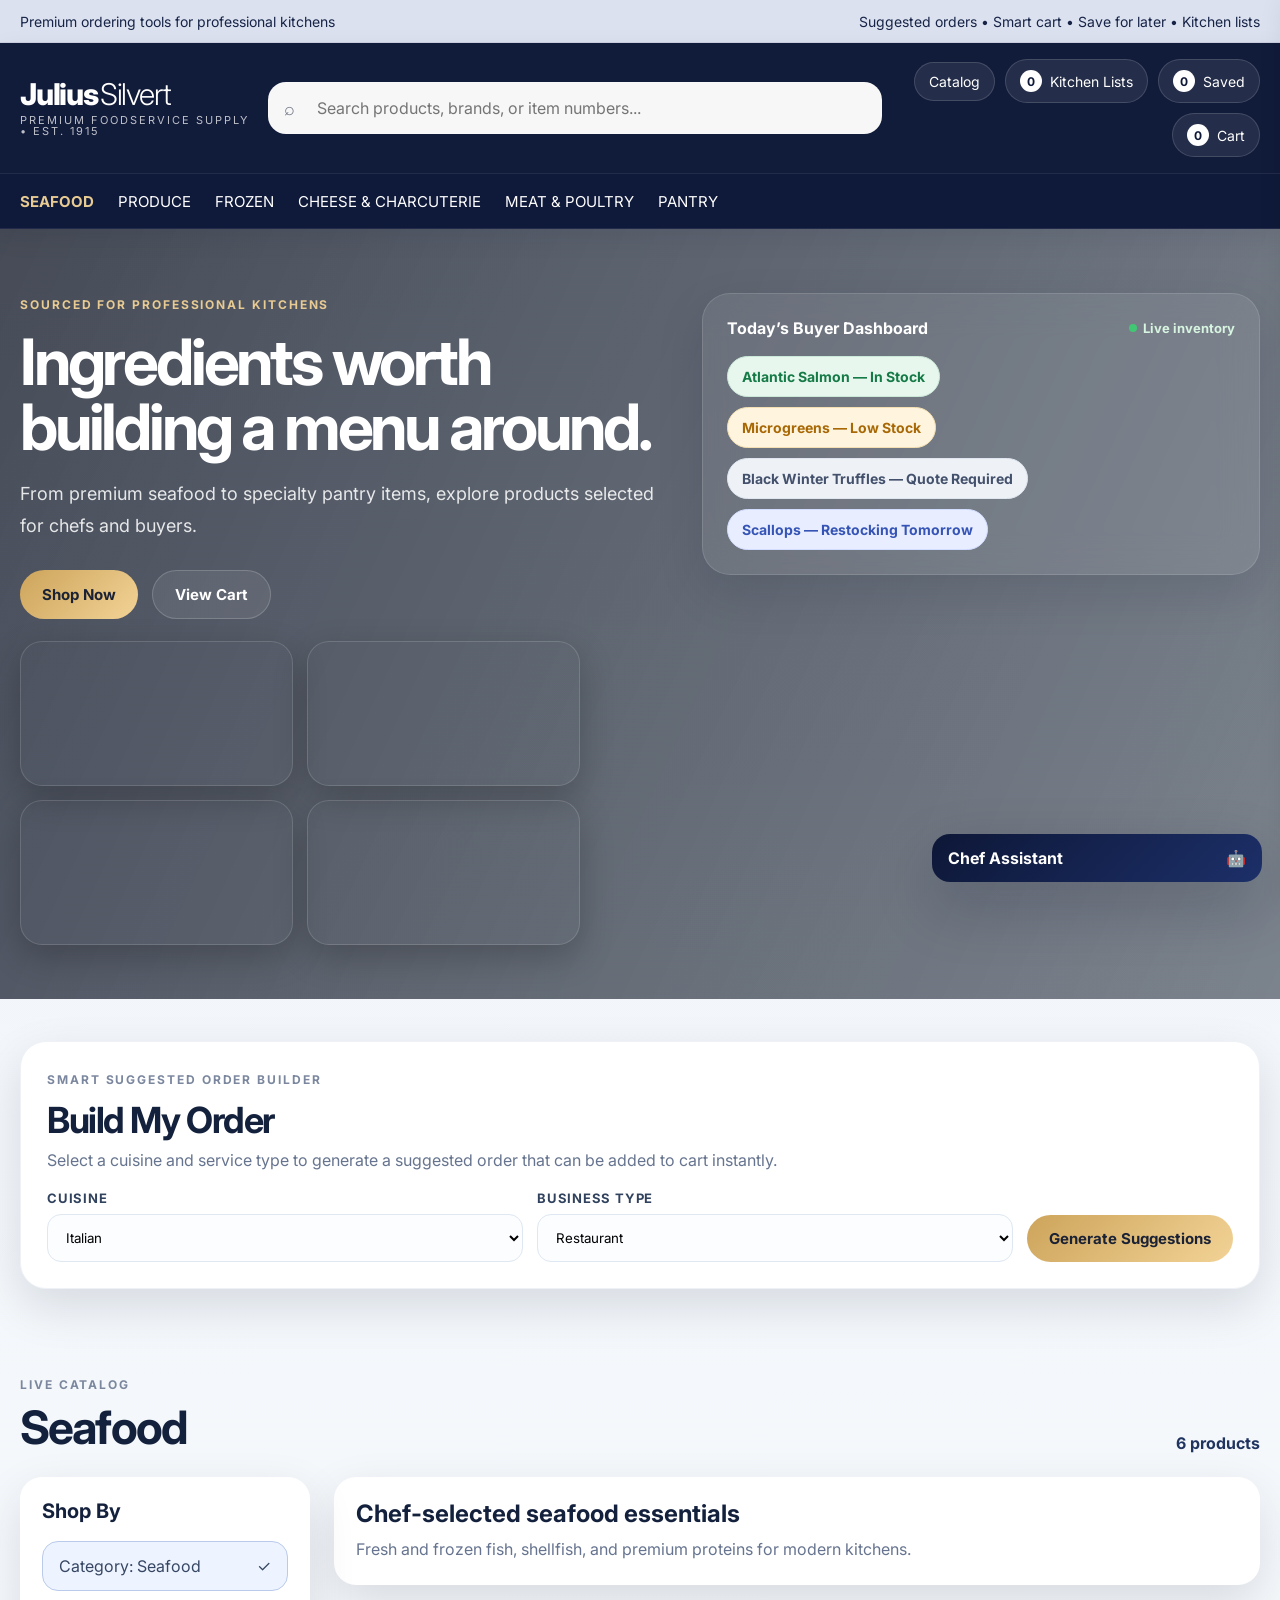
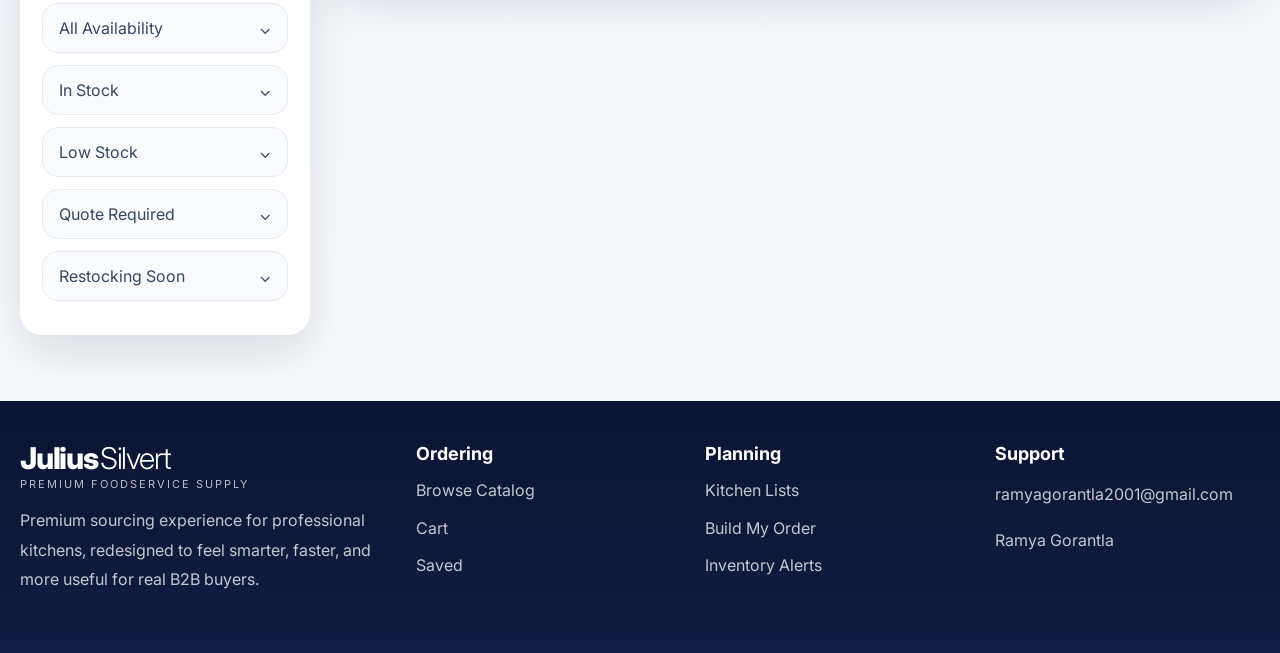
==== commit 20029e76: "Update index.html" ====
--- a/index.html
+++ b/index.html
@@ -3,7 +3,7 @@
 <head>
   <meta charset="UTF-8" />
   <meta name="viewport" content="width=device-width, initial-scale=1.0" />
-  <title>Julius Silvert Redesign | Chef-Centric B2B Ordering</title>
+  <title>Julius Silvert Redesign | Premium Foodservice Supply</title>
   <link rel="preconnect" href="https://fonts.googleapis.com">
   <link rel="preconnect" href="https://fonts.gstatic.com" crossorigin>
   <link href="https://fonts.googleapis.com/css2?family=Inter:wght@400;500;600;700;800&display=swap" rel="stylesheet">
@@ -43,7 +43,7 @@
         linear-gradient(180deg, #eef3f9 0%, #f8fafc 100%);
     }
     a{ text-decoration:none; color:inherit; }
-    button, input { font-family: inherit; }
+    button, input, select { font-family: inherit; }
     .container{ width:min(1240px, calc(100% - 40px)); margin:0 auto; }
 
     .announce{
@@ -53,55 +53,110 @@
       border-bottom:1px solid rgba(13,23,55,.08);
     }
     .announce .container{
-      min-height:42px; display:flex; align-items:center; justify-content:space-between; gap:16px;
+      min-height:42px;
+      display:flex;
+      align-items:center;
+      justify-content:space-between;
+      gap:16px;
       flex-wrap:wrap;
     }
 
-    .header{ position:sticky; top:0; z-index:50; box-shadow: 0 8px 24px rgba(9,18,44,.08); }
-    .topbar{ background:rgba(13,23,55,.98); padding:16px 0; }
+    .header{
+      position:sticky;
+      top:0;
+      z-index:50;
+      box-shadow:0 8px 24px rgba(9,18,44,.08);
+    }
+    .topbar{
+      background:rgba(13,23,55,.98);
+      padding:16px 0;
+    }
     .topbar-inner{
       display:grid;
       grid-template-columns:230px 1fr 360px;
       gap:18px;
       align-items:center;
     }
-    .logo{ color:#fff; display:flex; flex-direction:column; line-height:1; cursor:pointer; }
-    .logo-main{ font-size:30px; font-weight:800; letter-spacing:-.04em; }
-    .logo-main span{ font-weight:300; margin-left:2px; }
+    .logo{
+      color:#fff;
+      display:flex;
+      flex-direction:column;
+      line-height:1;
+      cursor:pointer;
+    }
+    .logo-main{
+      font-size:30px;
+      font-weight:800;
+      letter-spacing:-.04em;
+    }
+    .logo-main span{
+      font-weight:300;
+      margin-left:2px;
+    }
     .logo-sub{
-      margin-top:6px; font-size:11px; text-transform:uppercase;
-      letter-spacing:.18em; opacity:.72;
+      margin-top:6px;
+      font-size:11px;
+      text-transform:uppercase;
+      letter-spacing:.18em;
+      opacity:.72;
     }
 
     .search-wrap{ position:relative; }
     .search-input{
-      width:100%; height:52px; border-radius:18px;
+      width:100%;
+      height:52px;
+      border-radius:18px;
       border:1px solid rgba(255,255,255,.16);
-      padding:0 18px 0 48px; font-size:16px; outline:none;
+      padding:0 18px 0 48px;
+      font-size:16px;
+      outline:none;
       background:rgba(255,255,255,.97);
     }
     .search-icon{
-      position:absolute; left:16px; top:50%;
-      transform:translateY(-50%); color:#6b7280; font-size:18px;
+      position:absolute;
+      left:16px;
+      top:50%;
+      transform:translateY(-50%);
+      color:#6b7280;
+      font-size:18px;
     }
 
     .top-actions{
-      display:flex; justify-content:flex-end; gap:10px; align-items:center; color:#fff; flex-wrap:wrap;
+      display:flex;
+      justify-content:flex-end;
+      gap:10px;
+      align-items:center;
+      color:#fff;
+      flex-wrap:wrap;
     }
     .pill{
       border:1px solid rgba(255,255,255,.15);
       background:rgba(255,255,255,.08);
-      padding:10px 14px; border-radius:999px; font-size:14px;
-      display:inline-flex; align-items:center; gap:8px; cursor:pointer;
+      padding:10px 14px;
+      border-radius:999px;
+      font-size:14px;
+      display:inline-flex;
+      align-items:center;
+      gap:8px;
+      cursor:pointer;
       color:#fff;
       transition:.18s ease;
     }
-    .pill:hover{ background:rgba(255,255,255,.14); transform: translateY(-1px); }
+    .pill:hover{
+      background:rgba(255,255,255,.14);
+      transform:translateY(-1px);
+    }
     .cart-count{
-      min-width:22px; height:22px; border-radius:50%;
-      background:#fff; color:var(--navy);
-      display:inline-grid; place-items:center;
-      font-size:12px; font-weight:700; padding:0 4px;
+      min-width:22px;
+      height:22px;
+      border-radius:50%;
+      background:#fff;
+      color:var(--navy);
+      display:inline-grid;
+      place-items:center;
+      font-size:12px;
+      font-weight:700;
+      padding:0 4px;
     }
 
     .nav{
@@ -110,13 +165,21 @@
       border-bottom:1px solid rgba(255,255,255,.08);
     }
     .nav-row{
-      min-height:54px; display:flex; align-items:center; gap:24px;
-      overflow-x:auto; scrollbar-width:none;
+      min-height:54px;
+      display:flex;
+      align-items:center;
+      gap:24px;
+      overflow-x:auto;
+      scrollbar-width:none;
     }
     .nav-row::-webkit-scrollbar{ display:none; }
     .nav-btn{
-      white-space:nowrap; color:#fff; font-size:15px;
-      background:none; border:none; cursor:pointer;
+      white-space:nowrap;
+      color:#fff;
+      font-size:15px;
+      background:none;
+      border:none;
+      cursor:pointer;
       padding:0;
     }
     .nav-btn.active{
@@ -126,16 +189,16 @@
 
     .hero{
       background:
-     linear-gradient(115deg, rgba(17,24,39,.75), rgba(31,41,55,.55)),
-     url("https://images.unsplash.com/photo-1498654896293-37aacf113fd9?auto=format&fit=crop&w=1600&q=80") center/cover no-repeat;
-      color:#fff;
-      padding:54px 0 40px;
+        linear-gradient(115deg, rgba(17,24,39,.76), rgba(31,41,55,.56)),
+        url("https://images.unsplash.com/photo-1498654896293-37aacf113fd9?auto=format&fit=crop&w=1600&q=80") center/cover no-repeat;
+      color:#fff;
+      padding:64px 0 54px;
     }
     .hero-grid{
       display:grid;
-      grid-template-columns:1.15fr .9fr;
+      grid-template-columns:1.08fr .92fr;
       gap:28px;
-      align-items:center;
+      align-items:start;
     }
     .kicker{
       display:inline-block;
@@ -147,21 +210,31 @@
     }
     .hero h1{
       margin:16px 0 18px;
-      font-size:clamp(40px, 5vw, 68px);
+      font-size:clamp(40px, 5vw, 66px);
       line-height:1.02;
       letter-spacing:-.05em;
       max-width:760px;
     }
     .hero p{
-      margin:0; max-width:680px; color:rgba(255,255,255,.84);
-      line-height:1.8; font-size:18px;
+      margin:0;
+      max-width:680px;
+      color:rgba(255,255,255,.86);
+      line-height:1.8;
+      font-size:18px;
     }
     .hero-actions{
-      display:flex; flex-wrap:wrap; gap:14px; margin:28px 0 30px;
+      display:flex;
+      flex-wrap:wrap;
+      gap:14px;
+      margin:28px 0 22px;
     }
     .btn{
-      border:none; cursor:pointer; border-radius:999px;
-      padding:14px 22px; font-weight:700; font-size:15px;
+      border:none;
+      cursor:pointer;
+      border-radius:999px;
+      padding:14px 22px;
+      font-weight:700;
+      font-size:15px;
       transition:.18s ease;
     }
     .btn:hover { transform:translateY(-1px); }
@@ -170,9 +243,28 @@
       color:#1b2235;
     }
     .btn-secondary{
-      background:rgba(255,255,255,.06);
-      color:#fff; border:1px solid rgba(255,255,255,.18);
-    }
+      background:rgba(255,255,255,.08);
+      color:#fff;
+      border:1px solid rgba(255,255,255,.18);
+    }
+
+    .hero-collage{
+      display:grid;
+      grid-template-columns:repeat(2, 1fr);
+      gap:14px;
+      margin-top:22px;
+      max-width:560px;
+    }
+    .hero-tile{
+      height:145px;
+      border-radius:22px;
+      background-size:cover;
+      background-position:center;
+      box-shadow:0 12px 34px rgba(0,0,0,.22);
+      border:1px solid rgba(255,255,255,.14);
+      transition:transform .2s ease;
+    }
+    .hero-tile:hover{ transform:translateY(-4px) scale(1.01); }
 
     .dashboard{
       background:rgba(255,255,255,.08);
@@ -183,30 +275,49 @@
       backdrop-filter:blur(18px);
     }
     .dash-head{
-      display:flex; justify-content:space-between; align-items:center; color:#fff;
+      display:flex;
+      justify-content:space-between;
+      align-items:center;
+      color:#fff;
       font-weight:700;
     }
     .live{
-      position:relative; padding-left:14px; color:#d7f4e0; font-size:13px;
+      position:relative;
+      padding-left:14px;
+      color:#d7f4e0;
+      font-size:13px;
     }
     .live::before{
-      content:""; position:absolute; left:0; top:50%; transform:translateY(-50%);
-      width:8px; height:8px; border-radius:50%; background:#41c774;
-    }
-    .alert-list{ display:grid; gap:10px; margin-top:18px; }
+      content:"";
+      position:absolute;
+      left:0;
+      top:50%;
+      transform:translateY(-50%);
+      width:8px;
+      height:8px;
+      border-radius:50%;
+      background:#41c774;
+    }
+    .alert-list{
+      display:grid;
+      gap:10px;
+      margin-top:18px;
+    }
     .alert-chip{
-      width:fit-content; border-radius:999px; padding:11px 14px;
-      font-size:14px; font-weight:700;
-    }
-    .in-stock{ background:var(--success-bg); color:var(--success); border:1px solid #cbe8d8; }
-    .low-stock{ background:var(--warn-bg); color:var(--warn); border:1px solid #f3dfb1; }
-    .quote-only{ background:#eef2f7; color:#44516c; border:1px solid #dfe6ef; }
-    .restock{ background:var(--info-bg); color:var(--info); border:1px solid #d3ddff; }
-    .requisition-tag{ background:var(--teal-bg); color:var(--teal); border:1px solid #c8f2f6; }
+      width:fit-content;
+      border-radius:999px;
+      padding:11px 14px;
+      font-size:14px;
+      font-weight:700;
+    }
 
     .section{ padding:42px 0; }
     .section-head{
-      display:flex; justify-content:space-between; align-items:end; gap:20px; margin-bottom:24px;
+      display:flex;
+      justify-content:space-between;
+      align-items:end;
+      gap:20px;
+      margin-bottom:24px;
       flex-wrap:wrap;
     }
     .section-head h2{
@@ -215,23 +326,63 @@
       line-height:1.08;
       letter-spacing:-.04em;
     }
-    .section-link{ color:#203460; font-weight:700; }
-
-    .action-grid {
+    .section-link{
+      color:#203460;
+      font-weight:700;
+    }
+
+    .builder-card{
+      background:#fff;
+      border-radius:26px;
+      box-shadow:var(--shadow);
+      border:1px solid #eef2f7;
+      padding:26px;
+    }
+    .builder-head p{
+      margin:8px 0 0;
+      color:var(--muted);
+    }
+    .builder-controls{
       display:grid;
-      grid-template-columns:repeat(4,1fr);
+      grid-template-columns:1fr 1fr auto;
+      gap:14px;
+      margin-top:20px;
+      align-items:end;
+    }
+    .field label{
+      display:block;
+      font-size:13px;
+      font-weight:700;
+      margin-bottom:8px;
+      color:#31425e;
+      text-transform:uppercase;
+      letter-spacing:.06em;
+    }
+    .field select{
+      width:100%;
+      height:48px;
+      border-radius:14px;
+      border:1px solid #dfe7f2;
+      padding:0 14px;
+      background:#fbfdff;
+    }
+    .builder-results{
+      margin-top:22px;
+      display:none;
+    }
+    .builder-results.show{ display:block; }
+    .builder-top{
+      display:flex;
+      justify-content:space-between;
+      align-items:center;
       gap:16px;
-      margin-top:20px;
-    }
-    .action-card{
-      background:#fff;
-      border-radius:22px;
-      box-shadow:var(--shadow);
-      padding:20px;
-      border:1px solid #edf1f6;
-    }
-    .action-card strong{ display:block; margin-bottom:6px; font-size:18px; }
-    .action-card p{ margin:0; color:var(--muted); line-height:1.6; font-size:14px; }
+      flex-wrap:wrap;
+      margin-bottom:16px;
+    }
+    .builder-top p{
+      margin:0;
+      color:var(--muted);
+    }
 
     .catalog-layout{
       display:grid;
@@ -247,18 +398,26 @@
       position:sticky;
       top:132px;
     }
-    .sidebar h3{ margin:0 0 18px; font-size:20px; }
+    .sidebar h3{
+      margin:0 0 18px;
+      font-size:20px;
+    }
     .filter{
       border:1px solid var(--line);
       border-radius:16px;
       padding:14px 16px;
       margin-bottom:12px;
-      display:flex; justify-content:space-between; align-items:center;
+      display:flex;
+      justify-content:space-between;
+      align-items:center;
       background:#fafbfd;
       color:#364663;
       cursor:pointer;
     }
-    .filter.active { border-color:#b9caea; background:#eef4ff; }
+    .filter.active{
+      border-color:#b9caea;
+      background:#eef4ff;
+    }
     .category-header{
       background:#fff;
       border-radius:22px;
@@ -272,7 +431,9 @@
       line-height:1.7;
     }
 
-    .product-grid, .related-grid{
+    .product-grid,
+    .related-grid,
+    .suggested-grid{
       display:grid;
       grid-template-columns:repeat(3,1fr);
       gap:20px;
@@ -287,14 +448,22 @@
       flex-direction:column;
       transition:transform .18s ease, box-shadow .18s ease;
     }
-    .product:hover { transform:translateY(-4px); box-shadow:0 24px 52px rgba(11,19,44,.15); }
+    .product:hover{
+      transform:translateY(-4px);
+      box-shadow:0 24px 52px rgba(11,19,44,.15);
+    }
     .product-image{
       aspect-ratio:1.15/1;
       background-size:cover;
       background-position:center;
       cursor:pointer;
     }
-    .product-body{ padding:18px; display:flex; flex-direction:column; flex:1; }
+    .product-body{
+      padding:18px;
+      display:flex;
+      flex-direction:column;
+      flex:1;
+    }
     .product h3{
       margin:0;
       font-size:24px;
@@ -320,7 +489,11 @@
       margin-top:10px;
     }
     .price-row{
-      display:flex; align-items:baseline; gap:10px; margin-top:16px; flex-wrap:wrap;
+      display:flex;
+      align-items:baseline;
+      gap:10px;
+      margin-top:16px;
+      flex-wrap:wrap;
     }
     .price{
       font-size:31px;
@@ -328,9 +501,15 @@
       color:#10203e;
       letter-spacing:-.04em;
     }
-    .subprice{ color:var(--muted); font-size:14px; }
+    .subprice{
+      color:var(--muted);
+      font-size:14px;
+    }
     .status-row{
-      display:flex; flex-wrap:wrap; gap:8px; margin-top:14px;
+      display:flex;
+      flex-wrap:wrap;
+      gap:8px;
+      margin-top:14px;
     }
     .status{
       border-radius:999px;
@@ -339,28 +518,92 @@
       font-weight:700;
     }
     .buy-row{
-      display:flex; gap:10px; align-items:center; margin-top:18px; flex-wrap:wrap;
+      display:flex;
+      gap:10px;
+      align-items:center;
+      margin-top:18px;
+      flex-wrap:wrap;
     }
     .qty{
-      display:flex; align-items:center; border:1px solid var(--line); border-radius:14px; overflow:hidden;
+      display:flex;
+      align-items:center;
+      border:1px solid var(--line);
+      border-radius:14px;
+      overflow:hidden;
       background:#fafbfd;
     }
     .qty button{
-      width:38px; height:44px; border:none; background:#eef3f8; cursor:pointer; font-size:18px; font-weight:700;
+      width:38px;
+      height:44px;
+      border:none;
+      background:#eef3f8;
+      cursor:pointer;
+      font-size:18px;
+      font-weight:700;
     }
     .qty span{
-      width:42px; display:grid; place-items:center; font-weight:700;
+      width:42px;
+      display:grid;
+      place-items:center;
+      font-weight:700;
     }
     .add{
-      flex:1; border:none; height:44px; border-radius:14px;
-      background:var(--navy); color:#fff; font-weight:700; cursor:pointer;
+      flex:1;
+      border:none;
+      height:44px;
+      border-radius:14px;
+      background:var(--navy);
+      color:#fff;
+      font-weight:700;
+      cursor:pointer;
       min-width:120px;
     }
-    .save, .req{
-      border:none; height:44px; min-width:54px; border-radius:14px;
-      background:#eef3f8; color:#243454; font-weight:700; cursor:pointer;
-    }
-    .req { background:var(--teal-bg); color:var(--teal); }
+    .save,
+    .req{
+      border:none;
+      height:44px;
+      min-width:54px;
+      border-radius:14px;
+      background:#eef3f8;
+      color:#243454;
+      font-weight:700;
+      cursor:pointer;
+    }
+    .req{
+      background:var(--teal-bg);
+      color:var(--teal);
+    }
+
+    .in-stock{
+      background:var(--success-bg);
+      color:var(--success);
+      border:1px solid #cbe8d8;
+    }
+    .low-stock{
+      background:var(--warn-bg);
+      color:var(--warn);
+      border:1px solid #f3dfb1;
+    }
+    .quote-only{
+      background:#eef2f7;
+      color:#44516c;
+      border:1px solid #dfe6ef;
+    }
+    .restock{
+      background:var(--info-bg);
+      color:var(--info);
+      border:1px solid #d3ddff;
+    }
+    .requisition-tag{
+      background:var(--teal-bg);
+      color:var(--teal);
+      border:1px solid #c8f2f6;
+    }
+    .pairing-tag{
+      background:#fff7e6;
+      color:#9a6508;
+      border:1px solid #f2ddb0;
+    }
 
     .footer{
       margin-top:24px;
@@ -373,23 +616,49 @@
       grid-template-columns:1.4fr 1fr 1fr 1fr;
       gap:24px;
     }
-    .footer p, .footer a{ color:rgba(255,255,255,.76); line-height:1.85; }
-    .footer h4{ margin:0 0 12px; font-size:18px; }
-    .footer a{ display:block; margin-bottom:8px; }
+    .footer p,
+    .footer a{
+      color:rgba(255,255,255,.76);
+      line-height:1.85;
+    }
+    .footer h4{
+      margin:0 0 12px;
+      font-size:18px;
+    }
+    .footer a{
+      display:block;
+      margin-bottom:8px;
+    }
 
     .drawer{
-      position:fixed; top:0; right:-440px; width:420px; max-width:100%;
-      height:100vh; background:#fff; box-shadow:-10px 0 30px rgba(0,0,0,.12);
-      z-index:100; transition:.28s ease; display:flex; flex-direction:column;
+      position:fixed;
+      top:0;
+      right:-470px;
+      width:450px;
+      max-width:100%;
+      height:100vh;
+      background:#fff;
+      box-shadow:-10px 0 30px rgba(0,0,0,.12);
+      z-index:100;
+      transition:.28s ease;
+      display:flex;
+      flex-direction:column;
     }
     .drawer.open{ right:0; }
     .drawer-head{
       padding:18px 20px;
       border-bottom:1px solid var(--line);
-      display:flex; justify-content:space-between; align-items:center;
+      display:flex;
+      justify-content:space-between;
+      align-items:center;
     }
     .drawer-close{
-      border:none; background:#edf2f8; width:38px; height:38px; border-radius:10px; cursor:pointer;
+      border:none;
+      background:#edf2f8;
+      width:38px;
+      height:38px;
+      border-radius:10px;
+      cursor:pointer;
     }
     .drawer-tabs{
       display:grid;
@@ -398,116 +667,353 @@
       border-bottom:1px solid var(--line);
     }
     .drawer-tab{
-      border:none; background:#fff; padding:14px; font-weight:700; cursor:pointer;
-    }
-    .drawer-tab.active{ background:#f5f8fc; color:var(--navy); }
+      border:none;
+      background:#fff;
+      padding:14px;
+      font-weight:700;
+      cursor:pointer;
+    }
+    .drawer-tab.active{
+      background:#f5f8fc;
+      color:var(--navy);
+    }
     .drawer-items{
-      flex:1; overflow:auto; padding:18px 20px;
+      flex:1;
+      overflow:auto;
+      padding:18px 20px;
     }
     .item-card{
       border-bottom:1px solid var(--line);
       padding:0 0 14px;
       margin-bottom:14px;
     }
-    .item-card h4{ margin:0 0 8px; font-size:18px; }
-    .item-card p{ margin:0; color:var(--muted); font-size:14px; }
+    .item-card h4{
+      margin:0 0 8px;
+      font-size:18px;
+    }
+    .item-card p{
+      margin:0;
+      color:var(--muted);
+      font-size:14px;
+    }
     .item-row{
-      display:flex; justify-content:space-between; align-items:center; margin-top:10px; gap:10px;
+      display:flex;
+      justify-content:space-between;
+      align-items:center;
+      margin-top:10px;
+      gap:10px;
       flex-wrap:wrap;
     }
     .remove-btn{
-      border:none; background:var(--danger-bg); color:var(--danger); padding:8px 10px; border-radius:10px; cursor:pointer; font-weight:700;
+      border:none;
+      background:var(--danger-bg);
+      color:var(--danger);
+      padding:8px 10px;
+      border-radius:10px;
+      cursor:pointer;
+      font-weight:700;
     }
     .move-btn{
-      border:none; background:#eef4ff; color:#274692; padding:8px 10px; border-radius:10px; cursor:pointer; font-weight:700;
-    }
+      border:none;
+      background:#eef4ff;
+      color:#274692;
+      padding:8px 10px;
+      border-radius:10px;
+      cursor:pointer;
+      font-weight:700;
+    }
+
+    .smart-cart-box{
+      margin-top:18px;
+      background:#f8fbff;
+      border:1px solid #e4ecf7;
+      border-radius:18px;
+      padding:16px;
+    }
+    .smart-cart-box h4{
+      margin:0 0 6px;
+      font-size:18px;
+    }
+    .smart-cart-box p{
+      margin:0 0 14px;
+      color:var(--muted);
+      font-size:14px;
+    }
+    .smart-cart-list{
+      display:grid;
+      gap:12px;
+    }
+    .smart-cart-item{
+      display:flex;
+      justify-content:space-between;
+      align-items:center;
+      gap:12px;
+      background:#fff;
+      border:1px solid #e9eff7;
+      border-radius:14px;
+      padding:10px 12px;
+    }
+    .smart-cart-item strong{
+      display:block;
+      font-size:15px;
+    }
+    .smart-cart-item span{
+      color:var(--muted);
+      font-size:13px;
+    }
+    .mini-add{
+      border:none;
+      background:var(--navy);
+      color:#fff;
+      border-radius:10px;
+      padding:8px 12px;
+      cursor:pointer;
+      font-weight:700;
+    }
+
     .drawer-foot{
       border-top:1px solid var(--line);
       padding:18px 20px;
       background:#fbfcfe;
     }
     .total-row{
-      display:flex; justify-content:space-between; font-weight:800; font-size:20px; margin-bottom:14px;
+      display:flex;
+      justify-content:space-between;
+      font-weight:800;
+      font-size:20px;
+      margin-bottom:14px;
     }
     .checkout{
-      width:100%; height:48px; border:none; border-radius:14px;
-      background:var(--navy); color:#fff; font-weight:700; cursor:pointer;
+      width:100%;
+      height:48px;
+      border:none;
+      border-radius:14px;
+      background:var(--navy);
+      color:#fff;
+      font-weight:700;
+      cursor:pointer;
     }
     .overlay{
-      position:fixed; inset:0; background:rgba(10,18,44,.34);
-      opacity:0; visibility:hidden; transition:.25s ease; z-index:90;
-    }
-    .overlay.show{ opacity:1; visibility:visible; }
-
-    .detail-section { padding-top:0; display:none; }
-    .detail-layout { display:grid; grid-template-columns:1.05fr .95fr; gap:20px; }
-    .detail-image { min-height:420px; background-size:cover; background-position:center; border-radius:28px; box-shadow:var(--shadow); }
-    .detail-card { background:#fff; border-radius:28px; box-shadow:var(--shadow); padding:28px; }
-    .spec-list { display:grid; grid-template-columns:1fr 1fr; gap:14px; margin:18px 0; }
-    .spec { background:#f6f9fd; border:1px solid #e8eef7; border-radius:16px; padding:14px; }
-    .spec strong { display:block; font-size:12px; letter-spacing:.08em; text-transform:uppercase; color:#6f7c95; margin-bottom:6px; }
-    .detail-actions { display:flex; gap:12px; flex-wrap:wrap; margin-top:20px; }
-    .detail-card h2 { margin:10px 0 14px; font-size:42px; line-height:1.05; letter-spacing:-.04em; }
-    .detail-card p { color:var(--muted); line-height:1.8; }
-    .related-section { margin-top:28px; }
-    .related-section h3 { margin:0 0 16px; font-size:28px; }
-
-    .chatbot {
-      position:fixed; right:18px; bottom:18px; width:330px; z-index:120;
-      box-shadow:0 24px 60px rgba(10,18,44,.22); border-radius:18px; overflow:hidden;
-    }
-    .chatbot-head {
+      position:fixed;
+      inset:0;
+      background:rgba(10,18,44,.34);
+      opacity:0;
+      visibility:hidden;
+      transition:.25s ease;
+      z-index:90;
+    }
+    .overlay.show{
+      opacity:1;
+      visibility:visible;
+    }
+
+    .detail-section{
+      padding-top:0;
+      display:none;
+    }
+    .detail-layout{
+      display:grid;
+      grid-template-columns:1.05fr .95fr;
+      gap:20px;
+    }
+    .detail-image{
+      min-height:420px;
+      background-size:cover;
+      background-position:center;
+      border-radius:28px;
+      box-shadow:var(--shadow);
+    }
+    .detail-card{
+      background:#fff;
+      border-radius:28px;
+      box-shadow:var(--shadow);
+      padding:28px;
+    }
+    .spec-list{
+      display:grid;
+      grid-template-columns:1fr 1fr;
+      gap:14px;
+      margin:18px 0;
+    }
+    .spec{
+      background:#f6f9fd;
+      border:1px solid #e8eef7;
+      border-radius:16px;
+      padding:14px;
+    }
+    .spec strong{
+      display:block;
+      font-size:12px;
+      letter-spacing:.08em;
+      text-transform:uppercase;
+      color:#6f7c95;
+      margin-bottom:6px;
+    }
+    .detail-actions{
+      display:flex;
+      gap:12px;
+      flex-wrap:wrap;
+      margin-top:20px;
+    }
+    .detail-card h2{
+      margin:10px 0 14px;
+      font-size:42px;
+      line-height:1.05;
+      letter-spacing:-.04em;
+    }
+    .detail-card p{
+      color:var(--muted);
+      line-height:1.8;
+    }
+    .related-section{
+      margin-top:28px;
+    }
+
+    .chatbot{
+      position:fixed;
+      right:18px;
+      bottom:18px;
+      width:330px;
+      z-index:120;
+      box-shadow:0 24px 60px rgba(10,18,44,.22);
+      border-radius:18px;
+      overflow:hidden;
+    }
+    .chatbot-head{
       background:linear-gradient(135deg, var(--navy), #1c2f68);
-      color:#fff; padding:14px 16px; font-weight:700; cursor:pointer;
-      display:flex; justify-content:space-between; align-items:center;
-    }
-    .chatbot-body { background:#fff; display:none; height:380px; flex-direction:column; }
-    .chatbot.open .chatbot-body { display:flex; }
-    .chat-messages { flex:1; overflow:auto; padding:14px; background:#fbfcff; }
-    .chat-msg { margin-bottom:12px; padding:10px 12px; border-radius:14px; max-width:88%; line-height:1.6; }
-    .chat-msg.user { margin-left:auto; background:#e9efff; color:#203f8c; }
-    .chat-msg.bot { background:#f0f4f8; color:#31425e; }
-    .chat-input-row { display:flex; gap:8px; padding:12px; border-top:1px solid #edf2f7; }
-    .chat-input-row input { flex:1; border:1px solid #dce5f1; border-radius:12px; padding:12px; }
-    .chat-input-row button { border:none; border-radius:12px; background:var(--navy); color:#fff; padding:0 16px; cursor:pointer; }
-
-    .toast {
-      position:fixed; bottom:24px; left:24px; background:#12234a; color:#fff; padding:12px 16px; border-radius:14px;
-      box-shadow:var(--shadow); opacity:0; transform:translateY(12px); transition:.22s ease; z-index:140;
-    }
-    .toast.show { opacity:1; transform:translateY(0); }
-
-    .empty-state{ color:#66748f; line-height:1.7; }
+      color:#fff;
+      padding:14px 16px;
+      font-weight:700;
+      cursor:pointer;
+      display:flex;
+      justify-content:space-between;
+      align-items:center;
+    }
+    .chatbot-body{
+      background:#fff;
+      display:none;
+      height:380px;
+      flex-direction:column;
+    }
+    .chatbot.open .chatbot-body{ display:flex; }
+    .chat-messages{
+      flex:1;
+      overflow:auto;
+      padding:14px;
+      background:#fbfcff;
+    }
+    .chat-msg{
+      margin-bottom:12px;
+      padding:10px 12px;
+      border-radius:14px;
+      max-width:88%;
+      line-height:1.6;
+    }
+    .chat-msg.user{
+      margin-left:auto;
+      background:#e9efff;
+      color:#203f8c;
+    }
+    .chat-msg.bot{
+      background:#f0f4f8;
+      color:#31425e;
+    }
+    .chat-input-row{
+      display:flex;
+      gap:8px;
+      padding:12px;
+      border-top:1px solid #edf2f7;
+    }
+    .chat-input-row input{
+      flex:1;
+      border:1px solid #dce5f1;
+      border-radius:12px;
+      padding:12px;
+    }
+    .chat-input-row button{
+      border:none;
+      border-radius:12px;
+      background:var(--navy);
+      color:#fff;
+      padding:0 16px;
+      cursor:pointer;
+    }
+
+    .toast{
+      position:fixed;
+      bottom:24px;
+      left:24px;
+      background:#12234a;
+      color:#fff;
+      padding:12px 16px;
+      border-radius:14px;
+      box-shadow:var(--shadow);
+      opacity:0;
+      transform:translateY(12px);
+      transition:.22s ease;
+      z-index:140;
+    }
+    .toast.show{
+      opacity:1;
+      transform:translateY(0);
+    }
+
+    .empty-state{
+      color:#66748f;
+      line-height:1.7;
+    }
 
     @media (max-width:1100px){
       .topbar-inner{ grid-template-columns:1fr; }
       .top-actions{ justify-content:flex-start; }
-      .hero-grid, .product-grid, .related-grid, .footer-grid, .action-grid, .detail-layout{
+      .hero-grid,
+      .product-grid,
+      .related-grid,
+      .suggested-grid,
+      .footer-grid,
+      .detail-layout,
+      .builder-controls{
         grid-template-columns:1fr 1fr;
       }
       .catalog-layout{ grid-template-columns:1fr; }
       .sidebar{ position:static; }
-      .detail-image { min-height:320px; }
-    }
+      .detail-image{ min-height:320px; }
+    }
+
     @media (max-width:760px){
       .container{ width:min(100% - 28px, 1240px); }
-      .announce .container, .section-head{ flex-direction:column; align-items:flex-start; }
-      .hero-grid, .product-grid, .related-grid, .footer-grid, .action-grid, .detail-layout{
+      .announce .container,
+      .section-head{
+        flex-direction:column;
+        align-items:flex-start;
+      }
+      .hero-grid,
+      .product-grid,
+      .related-grid,
+      .suggested-grid,
+      .footer-grid,
+      .detail-layout,
+      .builder-controls,
+      .hero-collage{
         grid-template-columns:1fr;
       }
       .hero h1{ font-size:40px; }
       .nav-row{ gap:18px; }
       .drawer{ width:100%; }
-      .spec-list { grid-template-columns:1fr; }
-      .chatbot { width: calc(100% - 24px); right:12px; left:12px; }
+      .spec-list{ grid-template-columns:1fr; }
+      .chatbot{
+        width:calc(100% - 24px);
+        right:12px;
+        left:12px;
+      }
     }
   </style>
 </head>
 <body>
   <div class="announce">
     <div class="container">
-      <span>Chef-Centric B2B Ordering Redesign</span>
-      <span>Related products • Requisition lists • Save for later • AI assistant</span>
+      <span>Premium ordering tools for professional kitchens</span>
+      <span>Suggested orders • Smart cart • Save for later • Kitchen lists</span>
     </div>
   </div>
 
@@ -526,7 +1032,7 @@
 
         <div class="top-actions">
           <button class="pill" onclick="scrollToCatalog()">Catalog</button>
-          <button class="pill" onclick="openDrawer('requisition')"><span class="cart-count" id="reqCount">0</span>Requisitions</button>
+          <button class="pill" onclick="openDrawer('requisition')"><span class="cart-count" id="reqCount">0</span>Kitchen Lists</button>
           <button class="pill" onclick="openDrawer('saved')"><span class="cart-count" id="savedCount">0</span>Saved</button>
           <button class="pill" onclick="openDrawer('cart')"><span class="cart-count" id="cartCount">0</span>Cart</button>
         </div>
@@ -549,15 +1055,22 @@
     <section class="hero" id="home">
       <div class="container hero-grid">
         <div>
-          <span class="kicker">CHEF-CENTRIC B2B REDESIGN</span>
-          <h1>Built like a real ordering portal for busy kitchens.</h1>
-          <p>Premium sourcing platform for professional kitchens with faster ordering, cleaner product discovery, and practical buyer tools.</p>
+          <span class="kicker">SOURCED FOR PROFESSIONAL KITCHENS</span>
+          <h1>Ingredients worth building a menu around.</h1>
+          <p>From premium seafood to specialty pantry items, explore products selected for chefs and buyers.</p>
+
           <div class="hero-actions">
-            <button class="btn btn-primary" onclick="scrollToCatalog()">Browse Catalog</button>
-            <button class="btn btn-secondary" onclick="openDrawer('cart')">Open Cart</button>
+            <button class="btn btn-primary" onclick="scrollToCatalog()">Shop Now</button>
+            <button class="btn btn-secondary" onclick="openDrawer('cart')">View Cart</button>
           </div>
 
+          <div class="hero-collage">
+            <div class="hero-tile" style="background-image:url('https://images.unsplash.com/photo-1551218808-94e220e084d2?auto=format&fit=crop&w=700&q=80')"></div>
+            <div class="hero-tile" style="background-image:url('https://images.unsplash.com/photo-1546069901-ba9599a7e63c?auto=format&fit=crop&w=700&q=80')"></div>
+            <div class="hero-tile" style="background-image:url('https://images.unsplash.com/photo-1544025162-d76694265947?auto=format&fit=crop&w=700&q=80')"></div>
+            <div class="hero-tile" style="background-image:url('https://images.unsplash.com/photo-1563805042-7684c019e1cb?auto=format&fit=crop&w=700&q=80')"></div>
           </div>
+        </div>
 
         <div class="dashboard">
           <div class="dash-head">
@@ -574,6 +1087,56 @@
       </div>
     </section>
 
+    <section class="section" id="builderSection">
+      <div class="container">
+        <div class="builder-card">
+          <div class="builder-head">
+            <span class="kicker" style="color:#7b879e">SMART SUGGESTED ORDER BUILDER</span>
+            <h2 style="margin:10px 0 0; font-size:36px; letter-spacing:-.04em;">Build My Order</h2>
+            <p>Select a cuisine and service type to generate a suggested order that can be added to cart instantly.</p>
+          </div>
+
+          <div class="builder-controls">
+            <div class="field">
+              <label for="cuisineSelect">Cuisine</label>
+              <select id="cuisineSelect">
+                <option value="italian">Italian</option>
+                <option value="american">American</option>
+                <option value="asian">Asian</option>
+                <option value="mediterranean">Mediterranean</option>
+                <option value="bakery">Bakery</option>
+              </select>
+            </div>
+
+            <div class="field">
+              <label for="businessSelect">Business Type</label>
+              <select id="businessSelect">
+                <option value="restaurant">Restaurant</option>
+                <option value="cafe">Cafe</option>
+                <option value="catering">Catering</option>
+                <option value="hotel">Hotel Kitchen</option>
+                <option value="finedining">Fine Dining</option>
+              </select>
+            </div>
+
+            <button class="btn btn-primary" onclick="generateSuggestedOrder()">Generate Suggestions</button>
+          </div>
+
+          <div class="builder-results" id="builderResults">
+            <div class="builder-top">
+              <div>
+                <h3 style="margin:0 0 6px; font-size:28px;" id="builderTitle">Suggested Order</h3>
+                <p id="builderDescription">Recommended items based on your selections.</p>
+              </div>
+              <button class="btn btn-secondary" style="background:var(--navy);" onclick="addSuggestedOrderToCart()">Add Suggested Order to Cart</button>
+            </div>
+
+            <div class="suggested-grid" id="suggestedGrid"></div>
+          </div>
+        </div>
+      </div>
+    </section>
+
     <section class="section" id="catalog">
       <div class="container">
         <div class="section-head">
@@ -600,7 +1163,6 @@
               <h3 id="categorySubtitle" style="margin:0;font-size:24px;">Chef-selected seafood essentials</h3>
               <p id="categoryDescription">Fresh and frozen fish, shellfish, and premium proteins for modern kitchens.</p>
             </div>
-
             <div class="product-grid" id="productGrid"></div>
           </div>
         </div>
@@ -626,6 +1188,7 @@
               <div class="spec"><strong>Pack Size</strong><span id="detailPack"></span></div>
               <div class="spec"><strong>Price</strong><span id="detailPrice"></span></div>
             </div>
+
             <div class="detail-actions">
               <div class="qty">
                 <button onclick="changeDetailQty(-1)">−</button>
@@ -634,7 +1197,7 @@
               </div>
               <button class="add" onclick="addCurrentDetailToCart()">Add to Cart</button>
               <button class="save" onclick="saveCurrentDetailItem()">♡</button>
-              <button class="req" onclick="addCurrentDetailToRequisition()">Req</button>
+              <button class="req" onclick="addCurrentDetailToKitchenList()">List</button>
             </div>
           </div>
         </div>
@@ -643,7 +1206,7 @@
           <div class="section-head" style="margin-top:28px;">
             <div>
               <span class="kicker" style="color:#7b879e">SMART SUGGESTIONS</span>
-              <h2 style="font-size:34px;">Related Products</h2>
+              <h2 style="font-size:34px;">Recommended for Your Order</h2>
             </div>
             <span class="section-link" id="relatedReason">Based on this product</span>
           </div>
@@ -658,9 +1221,9 @@
       <div>
         <div class="logo" style="cursor:default;">
           <span class="logo-main">Julius<span>Silvert</span></span>
-          <span class="logo-sub">Chef-Centric Redesign Concept</span>
+          <span class="logo-sub">Premium Foodservice Supply</span>
         </div>
-        <p>Premium sourcing experience for professional kitchens, redesigned to be cleaner, faster, more category-aware, and more aligned with real B2B purchasing workflows.</p>
+        <p>Premium sourcing experience for professional kitchens, redesigned to feel smarter, faster, and more useful for real B2B buyers.</p>
       </div>
       <div>
         <h4>Ordering</h4>
@@ -670,13 +1233,13 @@
       </div>
       <div>
         <h4>Planning</h4>
-        <a href="javascript:void(0)" onclick="openDrawer('requisition')">Requisition Lists</a>
+        <a href="javascript:void(0)" onclick="openDrawer('requisition')">Kitchen Lists</a>
+        <a href="#builderSection">Build My Order</a>
         <a href="#home">Inventory Alerts</a>
-        <a href="#home">AI Assistant</a>
       </div>
       <div>
-        <h4>Project</h4>
-        <p>Student Redesign Concept</p>
+        <h4>Support</h4>
+        <p>ramyagorantla2001@gmail.com</p>
         <p>Ramya Gorantla</p>
       </div>
     </div>
@@ -689,12 +1252,15 @@
       <h3>Your Workspace</h3>
       <button class="drawer-close" onclick="closeAllPanels()">✕</button>
     </div>
+
     <div class="drawer-tabs">
       <button class="drawer-tab active" id="cartTabBtn" onclick="openDrawer('cart')">Cart</button>
       <button class="drawer-tab" id="savedTabBtn" onclick="openDrawer('saved')">Saved</button>
-      <button class="drawer-tab" id="reqTabBtn" onclick="openDrawer('requisition')">Requisitions</button>
+      <button class="drawer-tab" id="reqTabBtn" onclick="openDrawer('requisition')">Kitchen Lists</button>
     </div>
+
     <div class="drawer-items" id="drawerItems"></div>
+
     <div class="drawer-foot">
       <div class="total-row">
         <span>Total</span>
@@ -711,7 +1277,7 @@
     </div>
     <div class="chatbot-body">
       <div class="chat-messages" id="chatMessages">
-        <div class="chat-msg bot">Hi! I can help with products, cart actions, requisitions, and support.</div>
+        <div class="chat-msg bot">Hi! I can help with products, cart actions, kitchen lists, and support.</div>
       </div>
       <div class="chat-input-row">
         <input id="chatInput" type="text" placeholder="Ask for product help..." />
@@ -722,635 +1288,6 @@
 
   <div class="toast" id="toast"></div>
 
-  <script>
-    const catalog = {
-      seafood: {
-        title: "Seafood",
-        subtitle: "Chef-selected seafood essentials",
-        description: "Fresh and frozen fish, shellfish, and premium proteins for modern kitchens.",
-        products: [
-          {name:"Atlantic Salmon Portions", brand:"PACKER", item:"5400210", price:128.50, pack:"1 x 10lb", status:"In Stock", cls:"in-stock", desc:"Premium salmon portions prepared for consistent B2B kitchen ordering and clear pack-size visibility.", image:"https://images.unsplash.com/photo-1615141982883-c7ad0e69fd62?auto=format&fit=crop&w=900&q=80", tags:["seafood","salmon","fish","protein"]},
-          {name:"U-10 Dry Pack Scallops", brand:"FISHERKING SEAFOODS", item:"5482104", price:156.00, pack:"2 x 5lb", status:"Low Stock", cls:"low-stock", desc:"Large dry-pack scallops with a low-stock alert to help chefs plan substitutions early.", image:"https://images.unsplash.com/photo-1547592180-85f173990554?auto=format&fit=crop&w=900&q=80", tags:["seafood","scallops","shellfish"]},
-          {name:"Tail-Off IQF Shrimp 16/20", brand:"AMERICANPR", item:"5330205", price:89.75, pack:"5 x 2lb", status:"In Stock", cls:"in-stock", desc:"Consistent frozen shrimp with quick add-to-cart ordering for repeat buyers.", image:"https://images.unsplash.com/photo-1625944525533-473f1a3d54b8?auto=format&fit=crop&w=900&q=80", tags:["seafood","shrimp","shellfish"]},
-          {name:"Spanish Octopus 4/6lb", brand:"OCTOFINO", item:"5509007", price:149.00, pack:"1 x 32lb", status:"Request Quote", cls:"quote-only", desc:"Quote-required premium seafood item with a clearer workflow than unclear market-price buttons.", image:"https://images.unsplash.com/photo-1579165466741-7f35e4755660?auto=format&fit=crop&w=900&q=80", tags:["seafood","octopus","premium"]},
-          {name:"Cape Hake Fillet IQF", brand:"PANAPESCA", item:"5447014", price:64.10, pack:"5 x 2lb", status:"Restocking Soon", cls:"restock", desc:"Restocking indicator helps buyers understand availability before reaching cart or checkout.", image:"https://images.unsplash.com/photo-1510130387422-82bed34b37e9?auto=format&fit=crop&w=900&q=80", tags:["seafood","fish","fillet"]},
-          {name:"Lobster Claw & Knuckle Meat", brand:"FISHERKING SEAFOODS", item:"5474006", price:143.79, pack:"6 x 2lb", status:"In Stock", cls:"in-stock", desc:"High-value seafood with clear price, pack size, and direct cart interaction.", image:"https://images.unsplash.com/photo-1559737558-2f5a35f4523b?auto=format&fit=crop&w=900&q=80", tags:["seafood","lobster","premium"]}
-        ]
-      },
-      produce: {
-        title: "Produce",
-        subtitle: "Seasonal produce and chef staples",
-        description: "Fresh greens, herbs, citrus, mushrooms, and specialty vegetables for service-ready prep.",
-        products: [
-          {name:"Microgreens Assortment", brand:"PACKER", item:"4900538", price:39.50, pack:"1 x 12ct", status:"Low Stock", cls:"low-stock", desc:"Microgreens with low-stock messaging for faster menu planning and substitution decisions.", image:"https://images.unsplash.com/photo-1542838132-92c53300491e?auto=format&fit=crop&w=900&q=80", tags:["produce","greens","microgreens"]},
-          {name:"Fresh Black Winter Truffles", brand:"URBANI", item:"7756405", price:245.00, pack:"1 x 4oz", status:"Request Quote", cls:"quote-only", desc:"Premium produce item where quote flow is intentionally separated from normal add-to-cart logic.", image:"https://images.unsplash.com/photo-1603048297172-c92544798d5a?auto=format&fit=crop&w=900&q=80", tags:["produce","truffles","premium"]},
-          {name:"Blood Oranges", brand:"PACKER", item:"4900111", price:41.50, pack:"1 x 54ct", status:"In Stock", cls:"in-stock", desc:"Citrus product displayed with cleaner card structure and pack-size clarity.", image:"https://images.unsplash.com/photo-1611080626919-7cf5a9dbab5b?auto=format&fit=crop&w=900&q=80", tags:["produce","fruit","citrus"]},
-          {name:"Asian Pears", brand:"PACKER", item:"4900221", price:68.00, pack:"1 x 24ct", status:"In Stock", cls:"in-stock", desc:"Fresh produce example showing improved item differentiation and buyer-focused catalog presentation.", image:"https://images.unsplash.com/photo-1568702846914-96b305d2aaeb?auto=format&fit=crop&w=900&q=80", tags:["produce","fruit","pears"]},
-          {name:"Mushroom Mix", brand:"PACKER", item:"4834000", price:58.20, pack:"1 x 5lb", status:"Low Stock", cls:"low-stock", desc:"Mixed mushrooms with clear alert state and easier add-to-cart experience.", image:"https://images.unsplash.com/photo-1504545102780-26774c1bb073?auto=format&fit=crop&w=900&q=80", tags:["produce","mushrooms"]},
-          {name:"Limes", brand:"PACKER", item:"4900144", price:81.50, pack:"1 x 175ct", status:"In Stock", cls:"in-stock", desc:"Bulk produce item displayed in a cleaner B2B card format.", image:"https://images.unsplash.com/photo-1582284540020-8acbe03f4924?auto=format&fit=crop&w=900&q=80", tags:["produce","fruit","citrus"]}
-        ]
-      },
-      frozen: {
-        title: "Frozen",
-        subtitle: "Fast-moving frozen inventory",
-        description: "Seafood, vegetables, desserts, bakery, and ready-to-bake products with clear status messaging.",
-        products: [
-          {name:"Artisan Brioche Rolls", brand:"MARTIN'S FAMOUS", item:"5872600", price:28.25, pack:"6 x 8ct", status:"In Stock", cls:"in-stock", desc:"Bakery item designed to show catalog consistency and quick repeat-order interactions.", image:"https://images.unsplash.com/photo-1608198093002-ad4e005484ec?auto=format&fit=crop&w=900&q=80", tags:["frozen","bakery","bread"]},
-          {name:"Chocolate Gelato", brand:"LONGFORD'S", item:"8920110", price:61.38, pack:"1 x 5qt", status:"In Stock", cls:"in-stock", desc:"Frozen dessert with clear pack-size visibility and direct add-to-cart flow.", image:"https://images.unsplash.com/photo-1563805042-7684c019e1cb?auto=format&fit=crop&w=900&q=80", tags:["frozen","dessert","gelato"]},
-          {name:"Tater Tot Puffs", brand:"LAMBWESTON", item:"8712007", price:89.62, pack:"6 x 5lb", status:"Low Stock", cls:"low-stock", desc:"Bulk frozen side with low-stock indication.", image:"https://images.unsplash.com/photo-1639744092480-7d5d6e27bb1e?auto=format&fit=crop&w=900&q=80", tags:["frozen","sides","potato"]},
-          {name:"Spinach & Feta Danishes", brand:"DUFOUR GOURMET", item:"6078004", price:128.84, pack:"1 x 112ct", status:"Restocking Soon", cls:"restock", desc:"Restocking state improves visibility before ordering decisions are made.", image:"https://images.unsplash.com/photo-1509440159596-0249088772ff?auto=format&fit=crop&w=900&q=80", tags:["frozen","bakery","pastry"]},
-          {name:"Frozen Mirepoix Mix", brand:"ARTICGARDE", item:"4555004", price:55.27, pack:"6 x 4.4lb", status:"In Stock", cls:"in-stock", desc:"Back-of-house prep item displayed in a cleaner product layout.", image:"https://images.unsplash.com/photo-1512621776951-a57141f2eefd?auto=format&fit=crop&w=900&q=80", tags:["frozen","vegetables","prep"]},
-          {name:"Diced Mango", brand:"PACKER", item:"4555003", price:38.42, pack:"2 x 5lb", status:"Request Quote", cls:"quote-only", desc:"Shows how quote-required frozen products can be handled more clearly.", image:"https://images.unsplash.com/photo-1553279768-865429fa0078?auto=format&fit=crop&w=900&q=80", tags:["frozen","fruit","mango"]}
-        ]
-      },
-      cheese: {
-        title: "Cheese & Charcuterie",
-        subtitle: "Premium cheese and board-ready selections",
-        description: "Imported cheeses, cured meats, soft cheeses, and chef-selected charcuterie essentials.",
-        products: [
-          {name:"Parmigiano Reggiano Wheel", brand:"ITALIAN IMPORTS", item:"2100441", price:299.00, pack:"1 x 72lb", status:"In Stock", cls:"in-stock", desc:"Large-format imported cheese with account-oriented B2B visibility.", image:"https://images.unsplash.com/photo-1452195100486-9cc805987862?auto=format&fit=crop&w=900&q=80", tags:["cheese","imported","parmigiano"]},
-          {name:"Fresh Burrata", brand:"BELGIOIOSO", item:"2101098", price:42.75, pack:"8 x 2ct", status:"Low Stock", cls:"low-stock", desc:"Premium fresh cheese with clearer availability guidance.", image:"https://images.unsplash.com/photo-1626201850125-a96f2600eeae?auto=format&fit=crop&w=900&q=80", tags:["cheese","fresh","burrata"]},
-          {name:"Prosciutto di Parma", brand:"PARMA RESERVE", item:"2103033", price:189.50, pack:"1 x 14lb", status:"In Stock", cls:"in-stock", desc:"Charcuterie item displayed with better product hierarchy and clean actions.", image:"https://images.unsplash.com/photo-1544025162-d76694265947?auto=format&fit=crop&w=900&q=80", tags:["charcuterie","prosciutto","imported"]},
-          {name:"Triple Cream Brie", brand:"FROMAGERIE", item:"2102201", price:58.20, pack:"2 x 3kg", status:"In Stock", cls:"in-stock", desc:"Imported cheese showcased in a premium product-detail flow.", image:"https://images.unsplash.com/photo-1486297678162-eb2a19b0a32d?auto=format&fit=crop&w=900&q=80", tags:["cheese","brie","soft cheese"]},
-          {name:"Spanish Manchego", brand:"IBERIA FOODS", item:"2105112", price:74.40, pack:"1 x 12lb", status:"Restocking Soon", cls:"restock", desc:"Restocking alerts reduce buyer uncertainty during ordering.", image:"https://images.unsplash.com/photo-1608198093002-ad4e005484ec?auto=format&fit=crop&w=900&q=80", tags:["cheese","manchego","imported"]},
-          {name:"Soppressata Piccante", brand:"SALUMI", item:"2106007", price:67.90, pack:"12 x 8oz", status:"In Stock", cls:"in-stock", desc:"Better organization for premium cheese and cured meat browsing.", image:"https://images.unsplash.com/photo-1515003197210-e0cd71810b5f?auto=format&fit=crop&w=900&q=80", tags:["charcuterie","salumi","spicy"]}
-        ]
-      },
-      meat: {
-        title: "Meat & Poultry",
-        subtitle: "Center-of-plate proteins",
-        description: "Premium beef, pork, lamb, and poultry selections for chef-driven kitchens.",
-        products: [
-          {name:"Chef Ready Tenderloin", brand:"COMPART", item:"1816666", price:189.75, pack:"2 x 5lb", status:"Restocking Soon", cls:"restock", desc:"High-value protein with clear status indicators and simplified item actions.", image:"https://images.unsplash.com/photo-1600891964092-4316c288032e?auto=format&fit=crop&w=900&q=80", tags:["meat","beef","tenderloin"]},
-          {name:"Ground Lamb", brand:"PACKER", item:"1740201", price:95.20, pack:"2 x 5lb", status:"In Stock", cls:"in-stock", desc:"Protein item displayed in a cleaner, more professional B2B card layout.", image:"https://images.unsplash.com/photo-1607623814075-e51df1bdc82f?auto=format&fit=crop&w=900&q=80", tags:["meat","lamb","ground"]},
-          {name:"Bone-In Short Rib", brand:"PACKER", item:"1740321", price:144.00, pack:"2 x 5lb", status:"In Stock", cls:"in-stock", desc:"Bulk protein with clear pack-size and direct quantity adjustment.", image:"https://images.unsplash.com/photo-1544025162-d76694265947?auto=format&fit=crop&w=900&q=80", tags:["meat","beef","short rib"]},
-          {name:"Air-Chilled Chicken Supreme", brand:"FARMHOUSE", item:"1740880", price:72.10, pack:"4 x 5lb", status:"Low Stock", cls:"low-stock", desc:"Low stock state helps buyers act faster before checkout friction happens.", image:"https://images.unsplash.com/photo-1604503468506-a8da13d82791?auto=format&fit=crop&w=900&q=80", tags:["poultry","chicken","protein"]},
-          {name:"Pork Cheeks", brand:"COMPART", item:"1816700", price:47.30, pack:"2 x 5lb", status:"In Stock", cls:"in-stock", desc:"Cleaner product discovery for specialty meat products.", image:"https://images.unsplash.com/photo-1603048297172-c92544798d5a?auto=format&fit=crop&w=900&q=80", tags:["meat","pork","specialty"]},
-          {name:"Duck Breast", brand:"ROULAND", item:"1740991", price:112.60, pack:"1 x 12ct", status:"Request Quote", cls:"quote-only", desc:"Quote-required premium protein with clearer buyer guidance.", image:"https://images.unsplash.com/photo-1600891963935-c1f95af6b1c8?auto=format&fit=crop&w=900&q=80", tags:["poultry","duck","premium"]}
-        ]
-      },
-      pantry: {
-        title: "Pantry",
-        subtitle: "Back-of-house essentials and imported staples",
-        description: "Oils, vinegars, canned goods, dry goods, grains, and specialty pantry products.",
-        products: [
-          {name:"Extra Virgin Olive Oil", brand:"MEDITERRA", item:"3300400", price:84.50, pack:"4 x 3L", status:"In Stock", cls:"in-stock", desc:"Pantry staple displayed with cleaner pricing and pack-size structure.", image:"https://images.unsplash.com/photo-1474979266404-7eaacbcd87c5?auto=format&fit=crop&w=900&q=80", tags:["pantry","oil","imported"]},
-          {name:"Aged Balsamic Vinegar", brand:"MODENA", item:"3300501", price:63.20, pack:"6 x 500ml", status:"In Stock", cls:"in-stock", desc:"Imported pantry item designed to feel more premium and professional.", image:"https://images.unsplash.com/photo-1516594798947-e65505dbb29d?auto=format&fit=crop&w=900&q=80", tags:["pantry","vinegar","imported"]},
-          {name:"Ruby Tuna in Water", brand:"RUBY TUNA", item:"5539000", price:118.61, pack:"6 x 66oz", status:"Low Stock", cls:"low-stock", desc:"Pantry protein with clear status chips and faster ordering interactions.", image:"https://images.unsplash.com/photo-1515003197210-e0cd71810b5f?auto=format&fit=crop&w=900&q=80", tags:["pantry","tuna","protein"]},
-          {name:"San Marzano Tomatoes", brand:"ITALIA", item:"3302010", price:42.00, pack:"6 x 102oz", status:"In Stock", cls:"in-stock", desc:"High-use kitchen staple in a cleaner card layout.", image:"https://images.unsplash.com/photo-1592928302636-c83cf1e1c887?auto=format&fit=crop&w=900&q=80", tags:["pantry","tomatoes","imported"]},
-          {name:"Arborio Rice", brand:"RISERIA", item:"3303112", price:37.60, pack:"4 x 5lb", status:"Restocking Soon", cls:"restock", desc:"Restocking pantry staple with improved visibility earlier in the ordering flow.", image:"https://images.unsplash.com/photo-1586201375761-83865001e31c?auto=format&fit=crop&w=900&q=80", tags:["pantry","rice","grains"]},
-          {name:"Imported Capers", brand:"SICILIA", item:"3304500", price:28.90, pack:"12 x 32oz", status:"In Stock", cls:"in-stock", desc:"Imported pantry item with easier add and save flows.", image:"https://images.unsplash.com/photo-1514517220017-8ce97a34a7b6?auto=format&fit=crop&w=900&q=80", tags:["pantry","capers","imported"]}
-        ]
-      }
-    };
-
-    const allProducts = Object.values(catalog).flatMap(category => category.products.map(p => ({...p, categoryTitle: category.title})));
-
-    let currentCategory = "seafood";
-    let statusFilter = 'all';
-    let currentDetailProduct = null;
-    let activeDrawerTab = 'cart';
-    let lastSearchQuery = '';
-
-    const cart = JSON.parse(localStorage.getItem('js_cart') || '[]');
-    const saved = JSON.parse(localStorage.getItem('js_saved') || '[]');
-    const requisitions = JSON.parse(localStorage.getItem('js_requisitions') || '{}');
-
-    function persist() {
-      localStorage.setItem('js_cart', JSON.stringify(cart));
-      localStorage.setItem('js_saved', JSON.stringify(saved));
-      localStorage.setItem('js_requisitions', JSON.stringify(requisitions));
-    }
-
-    function showToast(message) {
-      const toast = document.getElementById('toast');
-      toast.textContent = message;
-      toast.classList.add('show');
-      clearTimeout(window.toastTimer);
-      window.toastTimer = setTimeout(() => toast.classList.remove('show'), 1800);
-    }
-
-    function scrollToCatalog() {
-      document.getElementById("catalog").scrollIntoView({ behavior: "smooth" });
-    }
-
-    function scrollToHome() {
-      document.getElementById("home").scrollIntoView({ behavior: "smooth" });
-    }
-
-    function getFilteredProducts(categoryKey, query = '') {
-      const data = catalog[categoryKey];
-      return data.products.filter(p => {
-        const matchesQuery = [p.name, p.brand, p.item, ...(p.tags || [])].join(' ').toLowerCase().includes(query.toLowerCase());
-        const matchesStatus = statusFilter === 'all' ? true : p.status === statusFilter;
-        return matchesQuery && matchesStatus;
-      });
-    }
-
-    function renderProducts(categoryKey, query = "") {
-      const data = catalog[categoryKey];
-      const grid = document.getElementById("productGrid");
-      const title = document.getElementById("categoryTitle");
-      const subtitle = document.getElementById("categorySubtitle");
-      const desc = document.getElementById("categoryDescription");
-      const count = document.getElementById("categoryCount");
-      const sidebar = document.getElementById("sidebarCategory");
-
-      title.textContent = data.title;
-      subtitle.textContent = data.subtitle;
-      desc.textContent = data.description;
-      sidebar.innerHTML = `<span>Category: ${data.title}</span><span>✓</span>`;
-
-      const filtered = getFilteredProducts(categoryKey, query);
-      count.textContent = filtered.length + " products";
-
-      if (!filtered.length) {
-        grid.innerHTML = `<div class="empty-state">No products found in this category for your current search or availability filter.</div>`;
-        return;
-      }
-
-      grid.innerHTML = filtered.map((p) => renderProductCard(p)).join("");
-    }
-
-    function renderProductCard(p) {
-      return `
-        <article class="product">
-          <div class="product-image" style="background-image:url('${p.image}')" onclick="openProduct('${escapeHtml(p.item)}')"></div>
-          <div class="product-body">
-            <h3 onclick="openProduct('${escapeHtml(p.item)}')">${p.name}</h3>
-            <small>${p.brand}<br>Item#: ${p.item}</small>
-            <div class="case-pill">CASE</div>
-            <div class="price-row">
-              <div class="price">$${p.price.toFixed(2)}</div>
-              <div class="subprice">${p.pack}</div>
-            </div>
-            <div class="status-row">
-              <span class="status ${p.cls}">${p.status}</span>
-            </div>
-            <div class="buy-row">
-              <div class="qty">
-                <button onclick="changeQty(this,-1)">−</button>
-                <span>1</span>
-                <button onclick="changeQty(this,1)">+</button>
-              </div>
-              <button class="add" onclick="addToCartFromCard('${escapeJs(p.item)}', this)">Add</button>
-              <button class="save" onclick="saveFromCard('${escapeJs(p.item)}')">♡</button>
-              <button class="req" onclick="addToRequisitionFromCard('${escapeJs(p.item)}')">Req</button>
-            </div>
-          </div>
-        </article>
-      `;
-    }
-
-    function showCategory(categoryKey, btn) {
-      currentCategory = categoryKey;
-      statusFilter = 'all';
-      document.querySelectorAll(".nav-btn").forEach(b => b.classList.remove("active"));
-      if (btn) btn.classList.add("active");
-      document.getElementById('productDetailSection').style.display = 'none';
-      renderProducts(currentCategory, document.getElementById("searchInput").value);
-      scrollToCatalog();
-    }
-
-    function filterByStatus(status) {
-      statusFilter = status;
-      renderProducts(currentCategory, document.getElementById('searchInput').value);
-    }
-
-    function changeQty(button, delta) {
-      const qtyBox = button.parentElement.querySelector("span");
-      let value = parseInt(qtyBox.textContent, 10);
-      value += delta;
-      if (value < 1) value = 1;
-      qtyBox.textContent = value;
-    }
-
-    function escapeHtml(str) {
-      return String(str).replace(/&/g, '&amp;').replace(/</g, '&lt;').replace(/>/g, '&gt;').replace(/"/g, '&quot;').replace(/'/g, '&#39;');
-    }
-
-    function escapeJs(str) {
-      return String(str).replace(/\\/g, '\\\\').replace(/'/g, "\\'");
-    }
-
-    function findProductByItem(item) {
-      return allProducts.find(p => p.item === item) || null;
-    }
-
-    function addItem(targetArray, product, qty) {
-      const existing = targetArray.find(item => item.item === product.item);
-      if (existing) {
-        existing.qty += qty;
-      } else {
-        targetArray.push({ item: product.item, name: product.name, price: product.price, qty, pack: product.pack, image: product.image, categoryTitle: product.categoryTitle });
-      }
-    }
-
-    function addToCartFromCard(item, btn) {
-      const product = findProductByItem(item);
-      if (!product) return;
-      const card = btn.closest('.product');
-      const qty = parseInt(card.querySelector('.qty span').textContent, 10);
-      addItem(cart, product, qty);
-      const savedIndex = saved.findIndex(s => s.item === product.item);
-      if (savedIndex > -1) saved.splice(savedIndex, 1);
-      persist();
-      updateDrawerUI();
-      updateRelatedByCart();
-      openDrawer('cart');
-      showToast(`${product.name} added to cart`);
-    }
-
-    function saveFromCard(item) {
-      const product = findProductByItem(item);
-      if (!product) return;
-      addItem(saved, product, 1);
-      persist();
-      updateDrawerUI();
-      openDrawer('saved');
-      showToast(`${product.name} saved for later`);
-    }
-
-    function addToRequisition(product, listName, qty = 1) {
-      if (!requisitions[listName]) requisitions[listName] = [];
-      const existing = requisitions[listName].find(item => item.item === product.item);
-      if (existing) existing.qty += qty;
-      else requisitions[listName].push({ item: product.item, name: product.name, price: product.price, qty, pack: product.pack, image: product.image, categoryTitle: product.categoryTitle });
-      persist();
-      updateDrawerUI();
-    }
-
-    function addToRequisitionFromCard(item) {
-      const product = findProductByItem(item);
-      if (!product) return;
-      const listName = prompt('Enter requisition list name:', 'Kitchen Prep List');
-      if (!listName) return;
-      addToRequisition(product, listName.trim(), 1);
-      openDrawer('requisition');
-      showToast(`${product.name} added to requisition`);
-    }
-
-    function openProduct(item) {
-      const product = findProductByItem(item);
-      if (!product) return;
-      currentDetailProduct = product;
-      document.getElementById('detailImage').style.backgroundImage = `url('${product.image}')`;
-      document.getElementById('detailName').textContent = product.name;
-      document.getElementById('detailDescription').textContent = product.desc;
-      document.getElementById('detailBrand').textContent = product.brand;
-      document.getElementById('detailItem').textContent = product.item;
-      document.getElementById('detailPack').textContent = product.pack;
-      document.getElementById('detailPrice').textContent = `$${product.price.toFixed(2)}`;
-      document.getElementById('detailQty').textContent = '1';
-      document.getElementById('detailBreadcrumb').textContent = `${product.categoryTitle} / ${product.name}`;
-      const status = document.getElementById('detailStatus');
-      status.textContent = product.status;
-      status.className = `status ${product.cls}`;
-      document.getElementById('productDetailSection').style.display = 'block';
-      document.getElementById('productDetailSection').scrollIntoView({ behavior: 'smooth', block: 'start' });
-      renderRelatedProducts(product, 'Based on this product');
-      history.replaceState(null, '', `#product-${product.item}`);
-    }
-
-    function backToCatalog() {
-      document.getElementById('productDetailSection').style.display = 'none';
-      currentDetailProduct = null;
-      history.replaceState(null, '', '#catalog');
-      document.getElementById('catalog').scrollIntoView({ behavior: 'smooth', block: 'start' });
-    }
-
-    function changeDetailQty(delta) {
-      const qty = document.getElementById('detailQty');
-      let value = parseInt(qty.textContent, 10) + delta;
-      if (value < 1) value = 1;
-      qty.textContent = value;
-    }
-
-    function addCurrentDetailToCart() {
-      if (!currentDetailProduct) return;
-      const qty = parseInt(document.getElementById('detailQty').textContent, 10);
-      addItem(cart, currentDetailProduct, qty);
-      const savedIndex = saved.findIndex(s => s.item === currentDetailProduct.item);
-      if (savedIndex > -1) saved.splice(savedIndex, 1);
-      persist();
-      updateDrawerUI();
-      updateRelatedByCart();
-      openDrawer('cart');
-      showToast(`${currentDetailProduct.name} added to cart`);
-    }
-
-    function saveCurrentDetailItem() {
-      if (!currentDetailProduct) return;
-      addItem(saved, currentDetailProduct, 1);
-      persist();
-      updateDrawerUI();
-      openDrawer('saved');
-      showToast(`${currentDetailProduct.name} saved for later`);
-    }
-
-    function addCurrentDetailToRequisition() {
-      if (!currentDetailProduct) return;
-      const listName = prompt('Enter requisition list name:', 'Weekly Order');
-      if (!listName) return;
-      const qty = parseInt(document.getElementById('detailQty').textContent, 10);
-      addToRequisition(currentDetailProduct, listName.trim(), qty);
-      openDrawer('requisition');
-      showToast(`${currentDetailProduct.name} added to requisition`);
-    }
-
-    function scoreRelated(base, candidate) {
-      let score = 0;
-      if (base.item === candidate.item) return -1;
-      if (base.categoryTitle === candidate.categoryTitle) score += 4;
-      if (base.brand === candidate.brand) score += 2;
-      const baseTags = base.tags || [];
-      const candTags = candidate.tags || [];
-      baseTags.forEach(tag => { if (candTags.includes(tag)) score += 3; });
-      if (Math.abs(base.price - candidate.price) < 30) score += 1;
-      return score;
-    }
-
-    function getRelatedProducts(product) {
-      return [...allProducts]
-        .map(candidate => ({ candidate, score: scoreRelated(product, candidate) }))
-        .filter(x => x.score > 0)
-        .sort((a, b) => b.score - a.score)
-        .slice(0, 3)
-        .map(x => x.candidate);
-    }
-
-    function renderRelatedProducts(product, reasonText) {
-      const relatedGrid = document.getElementById('relatedGrid');
-      const relatedReason = document.getElementById('relatedReason');
-      relatedReason.textContent = reasonText;
-      const related = getRelatedProducts(product);
-      if (!related.length) {
-        relatedGrid.innerHTML = `<div class="empty-state">No related products available.</div>`;
-        return;
-      }
-      relatedGrid.innerHTML = related.map(p => renderProductCard(p)).join('');
-    }
-
-    function updateRelatedBySearch(query) {
-      if (!query.trim()) return;
-      const matches = allProducts.filter(p => [p.name, p.brand, p.item, ...(p.tags || [])].join(' ').toLowerCase().includes(query.toLowerCase()));
-      if (!matches.length) return;
-      const base = matches[0];
-      document.getElementById('productDetailSection').style.display = 'block';
-      renderRelatedProducts(base, `Related to search: "${query}"`);
-      document.getElementById('detailBreadcrumb').textContent = `Search / ${base.name}`;
-      document.getElementById('detailImage').style.backgroundImage = `url('${base.image}')`;
-      document.getElementById('detailName').textContent = base.name;
-      document.getElementById('detailDescription').textContent = base.desc;
-      document.getElementById('detailBrand').textContent = base.brand;
-      document.getElementById('detailItem').textContent = base.item;
-      document.getElementById('detailPack').textContent = base.pack;
-      document.getElementById('detailPrice').textContent = `$${base.price.toFixed(2)}`;
-      const status = document.getElementById('detailStatus');
-      status.textContent = base.status;
-      status.className = `status ${base.cls}`;
-      currentDetailProduct = base;
-    }
-
-    function updateRelatedByCart() {
-      if (!cart.length) return;
-      const last = cart[cart.length - 1];
-      const base = findProductByItem(last.item);
-      if (!base) return;
-      document.getElementById('productDetailSection').style.display = 'block';
-      renderRelatedProducts(base, 'Because you added this item to cart');
-    }
-
-    function getRequisitionCount() {
-      return Object.values(requisitions).reduce((sum, list) => sum + list.reduce((s, item) => s + item.qty, 0), 0);
-    }
-
-    function openDrawer(tab) {
-      activeDrawerTab = tab;
-      document.getElementById('cartTabBtn').classList.toggle('active', tab === 'cart');
-      document.getElementById('savedTabBtn').classList.toggle('active', tab === 'saved');
-      document.getElementById('reqTabBtn').classList.toggle('active', tab === 'requisition');
-      document.getElementById('drawerPanel').classList.add('open');
-      document.getElementById('overlay').classList.add('show');
-      updateDrawerUI();
-    }
-
-    function updateDrawerUI() {
-      const drawerItems = document.getElementById('drawerItems');
-      const cartTotal = document.getElementById('cartTotal');
-      const cartCount = document.getElementById('cartCount');
-      const savedCount = document.getElementById('savedCount');
-      const reqCount = document.getElementById('reqCount');
-
-      let total = 0;
-      let count = 0;
-      cart.forEach(item => {
-        total += item.price * item.qty;
-        count += item.qty;
-      });
-      cartTotal.textContent = "$" + total.toFixed(2);
-      cartCount.textContent = count;
-      savedCount.textContent = saved.reduce((sum, item) => sum + item.qty, 0);
-      reqCount.textContent = getRequisitionCount();
-
-      if (activeDrawerTab === 'requisition') {
-        const reqNames = Object.keys(requisitions);
-        if (!reqNames.length) {
-          drawerItems.innerHTML = `<div class="empty-state">No requisition lists yet.</div>`;
-          return;
-        }
-        drawerItems.innerHTML = reqNames.map(name => `
-          <div class="item-card">
-            <h4>${name}</h4>
-            <p>${requisitions[name].length} item(s)</p>
-            ${requisitions[name].map((item, index) => `
-              <div class="item-card" style="margin-top:12px; padding-bottom:10px; border-bottom:1px dashed #dfe6ef;">
-                <h4 style="font-size:16px;">${item.name}</h4>
-                <p>$${item.price.toFixed(2)} • ${item.pack} • Qty: ${item.qty}</p>
-                <div class="item-row">
-                  <button class="move-btn" onclick="moveRequisitionItemToCart('${escapeJs(name)}', ${index})">Move to cart</button>
-                  <button class="remove-btn" onclick="removeRequisitionItem('${escapeJs(name)}', ${index})">Remove</button>
-                </div>
-              </div>
-            `).join('')}
-          </div>
-        `).join('');
-        return;
-      }
-
-      const source = activeDrawerTab === 'cart' ? cart : saved;
-      if (!source.length) {
-        drawerItems.innerHTML = `<div class="empty-state">${activeDrawerTab === 'cart' ? 'Your cart is empty.' : 'No saved items yet.'}</div>`;
-        return;
-      }
-
-      drawerItems.innerHTML = source.map((item, index) => `
-        <div class="item-card">
-          <h4>${item.name}</h4>
-          <p>$${item.price.toFixed(2)} • ${item.pack}</p>
-          <div class="item-row">
-            <div class="qty">
-              <button onclick="updateQty('${activeDrawerTab}', ${index}, -1)">−</button>
-              <span>${item.qty}</span>
-              <button onclick="updateQty('${activeDrawerTab}', ${index}, 1)">+</button>
-            </div>
-            <div style="display:flex; gap:8px; flex-wrap:wrap; justify-content:flex-end;">
-              ${activeDrawerTab === 'cart'
-                ? `<button class="move-btn" onclick="moveToSaved(${index})">Save for later</button>`
-                : `<button class="move-btn" onclick="moveToCart(${index})">Move to cart</button>`}
-              <button class="move-btn" onclick="quickAddToRequisition('${escapeJs(item.item)}')">Requisition</button>
-              <button class="remove-btn" onclick="removeItem('${activeDrawerTab}', ${index})">Remove</button>
-            </div>
-          </div>
-        </div>
-      `).join('');
-    }
-
-    function updateQty(sourceName, index, delta) {
-      const source = sourceName === 'cart' ? cart : saved;
-      source[index].qty += delta;
-      if (source[index].qty <= 0) source.splice(index, 1);
-      persist();
-      updateDrawerUI();
-    }
-
-    function removeItem(sourceName, index) {
-      const source = sourceName === 'cart' ? cart : saved;
-      source.splice(index, 1);
-      persist();
-      updateDrawerUI();
-    }
-
-    function moveToSaved(index) {
-      const item = cart[index];
-      addItem(saved, item, item.qty);
-      cart.splice(index, 1);
-      persist();
-      openDrawer('saved');
-      showToast('Item moved to saved');
-    }
-
-    function moveToCart(index) {
-      const item = saved[index];
-      addItem(cart, item, item.qty);
-      saved.splice(index, 1);
-      persist();
-      openDrawer('cart');
-      showToast('Item moved to cart');
-    }
-
-    function quickAddToRequisition(itemId) {
-      const product = findProductByItem(itemId);
-      if (!product) return;
-      const listName = prompt('Enter requisition list name:', 'Chef Order List');
-      if (!listName) return;
-      addToRequisition(product, listName.trim(), 1);
-      openDrawer('requisition');
-      showToast('Item added to requisition');
-    }
-
-    function moveRequisitionItemToCart(listName, index) {
-      const item = requisitions[listName][index];
-      addItem(cart, item, item.qty);
-      requisitions[listName].splice(index, 1);
-      if (!requisitions[listName].length) delete requisitions[listName];
-      persist();
-      openDrawer('cart');
-      updateRelatedByCart();
-      showToast('Requisition item moved to cart');
-    }
-
-    function removeRequisitionItem(listName, index) {
-      requisitions[listName].splice(index, 1);
-      if (!requisitions[listName].length) delete requisitions[listName];
-      persist();
-      updateDrawerUI();
-    }
-
-    function closeAllPanels() {
-      document.getElementById("drawerPanel").classList.remove("open");
-      document.getElementById("overlay").classList.remove("show");
-    }
-
-    document.getElementById("searchInput").addEventListener("input", function() {
-      const query = this.value;
-      lastSearchQuery = query;
-      renderProducts(currentCategory, query);
-      if (query.trim().length >= 2) updateRelatedBySearch(query);
-    });
-
-    const rotatingAlerts = [
-      ["Atlantic Salmon — In Stock", "alert-chip in-stock"],
-      ["Microgreens — Low Stock", "alert-chip low-stock"],
-      ["Black Winter Truffles — Quote Required", "alert-chip quote-only"],
-      ["Scallops — Restocking Tomorrow", "alert-chip restock"]
-    ];
-
-    let alertIndex = 0;
-    setInterval(() => {
-      const first = document.querySelector("#inventoryAlerts .alert-chip");
-      if (!first) return;
-      alertIndex = (alertIndex + 1) % rotatingAlerts.length;
-      first.textContent = rotatingAlerts[alertIndex][0];
-      first.className = rotatingAlerts[alertIndex][1];
-    }, 2400);
-
-    function toggleChatbot() {
-      document.getElementById('chatbot').classList.toggle('open');
-    }
-
-    function addChatMessage(text, type) {
-      const messages = document.getElementById('chatMessages');
-      const div = document.createElement('div');
-      div.className = `chat-msg ${type}`;
-      div.textContent = text;
-      messages.appendChild(div);
-      messages.scrollTop = messages.scrollHeight;
-    }
-
-    function sendChat() {
-      const input = document.getElementById('chatInput');
-      const text = input.value.trim();
-      if (!text) return;
-      addChatMessage(text, 'user');
-      const lower = text.toLowerCase();
-      let reply = 'I could not find a direct answer for that. You can contact support at ramyagorantla2001@gmail.com or click the support link below.';
-
-      if (lower.includes('cart')) reply = 'You can add items directly from the catalog or product detail page. The cart drawer also supports quantity updates.';
-      else if (lower.includes('save')) reply = 'Use the heart button to save items for later. Saved items can be moved back to cart any time.';
-      else if (lower.includes('requisition')) reply = 'Use the Req button to create or add to a requisition list. Requisition items can later be moved into cart.';
-      else if (lower.includes('related')) reply = 'Related products appear when you search, open a product, or add an item to cart.';
-      else if (lower.includes('support') || lower.includes('contact') || lower.includes('help')) {
-        reply = 'Please contact support at ramyagorantla2001@gmail.com.';
-      } else {
-        const found = allProducts.find(p => [p.name, p.brand, ...(p.tags || [])].join(' ').toLowerCase().includes(lower));
-        if (found) {
-          reply = `I found ${found.name}. I opened the product detail so you can review it.`;
-          openProduct(found.item);
-        }
-      }
-      addChatMessage(reply, 'bot');
-      if (!allProducts.find(p => [p.name, p.brand, ...(p.tags || [])].join(' ').toLowerCase().includes(lower)) && !(lower.includes('cart') || lower.includes('save') || lower.includes('requisition') || lower.includes('related') || lower.includes('support') || lower.includes('contact') || lower.includes('help'))) {
-        const messages = document.getElementById('chatMessages');
-        const linkWrap = document.createElement('div');
-        linkWrap.className = 'chat-msg bot';
-        linkWrap.innerHTML = 'Need help? <a href="mailto:ramyagorantla2001@gmail.com" style="color:#274692; font-weight:700;">Chat with support</a>';
-        messages.appendChild(linkWrap);
-        messages.scrollTop = messages.scrollHeight;
-      }
-      input.value = '';
-    }
-
-    document.getElementById('chatInput').addEventListener('keydown', (e) => {
-      if (e.key === 'Enter') sendChat();
-    });
-
-    document.addEventListener('keydown', (e) => {
-      if (e.key === 'Escape') closeAllPanels();
-    });
-
-    renderProducts(currentCategory);
-    updateDrawerUI();
-  </script>
+  <script src="app.js"></script>
 </body>
 </html>
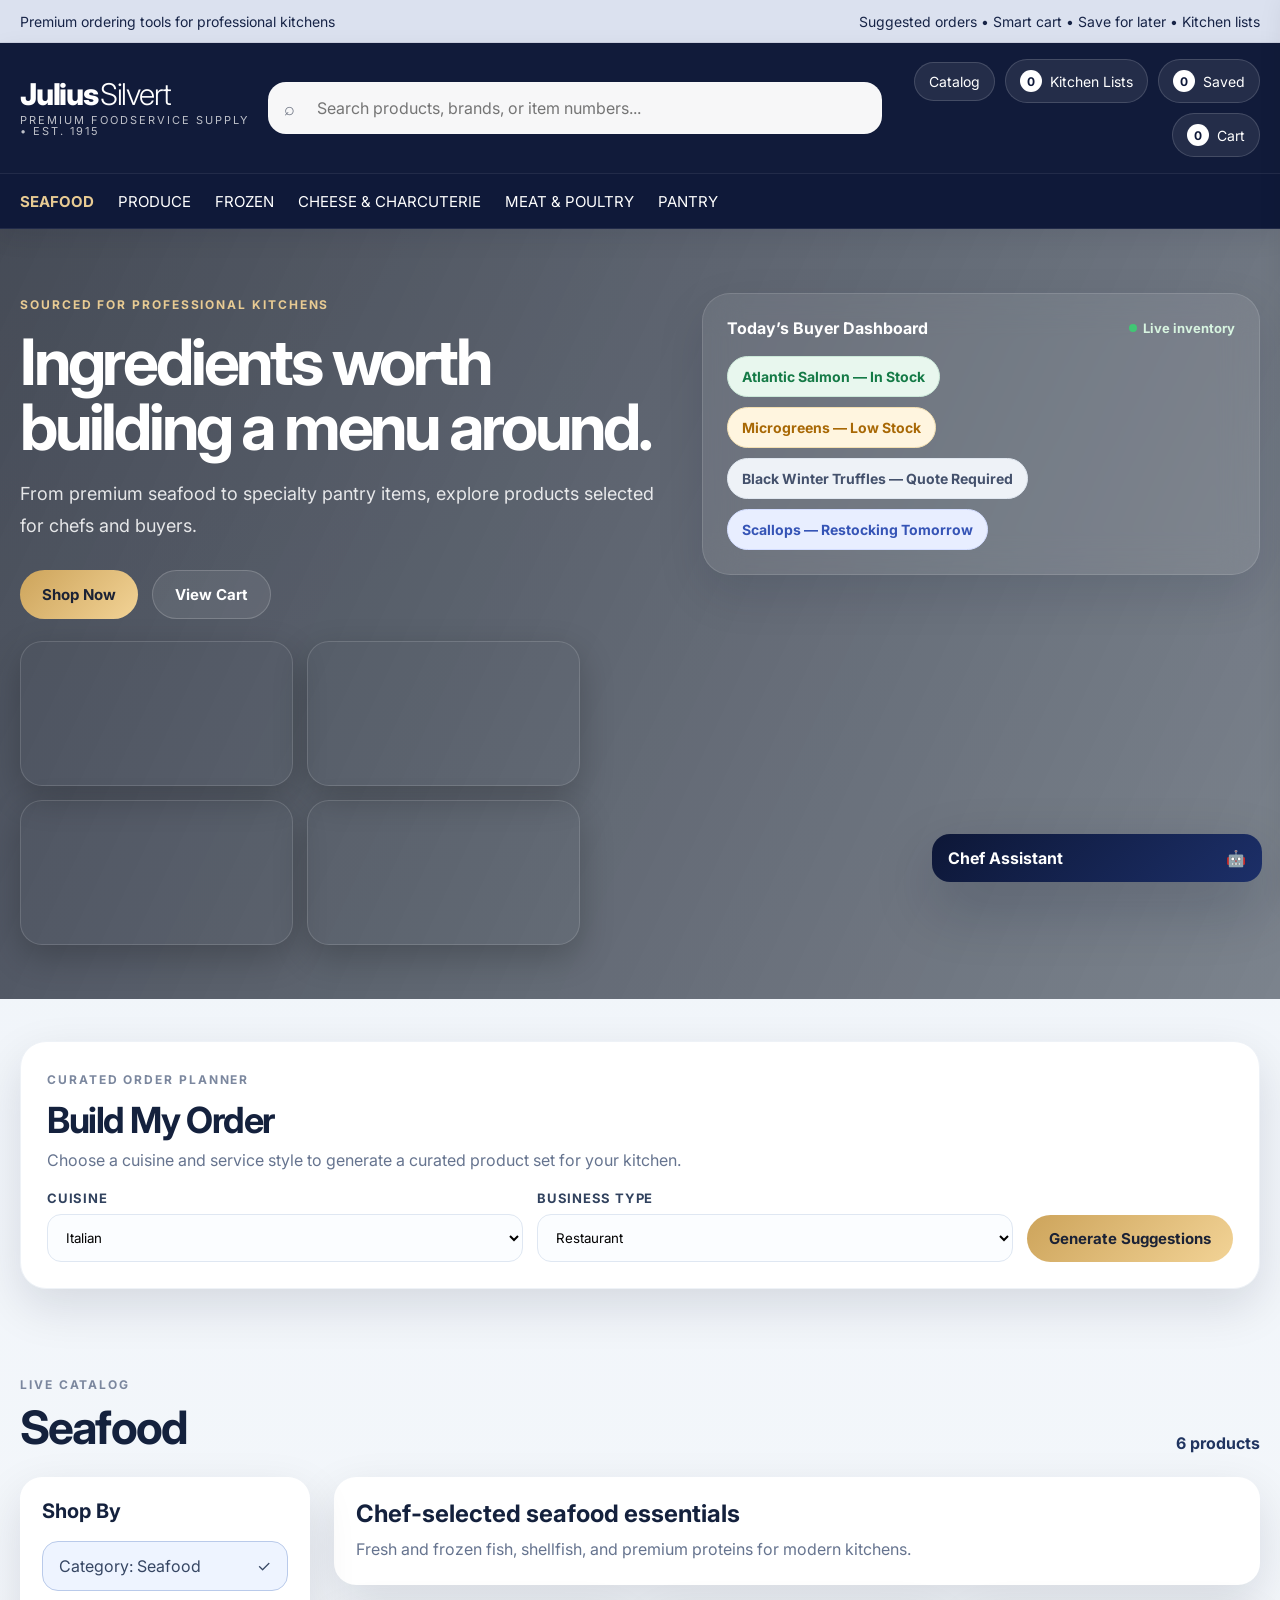
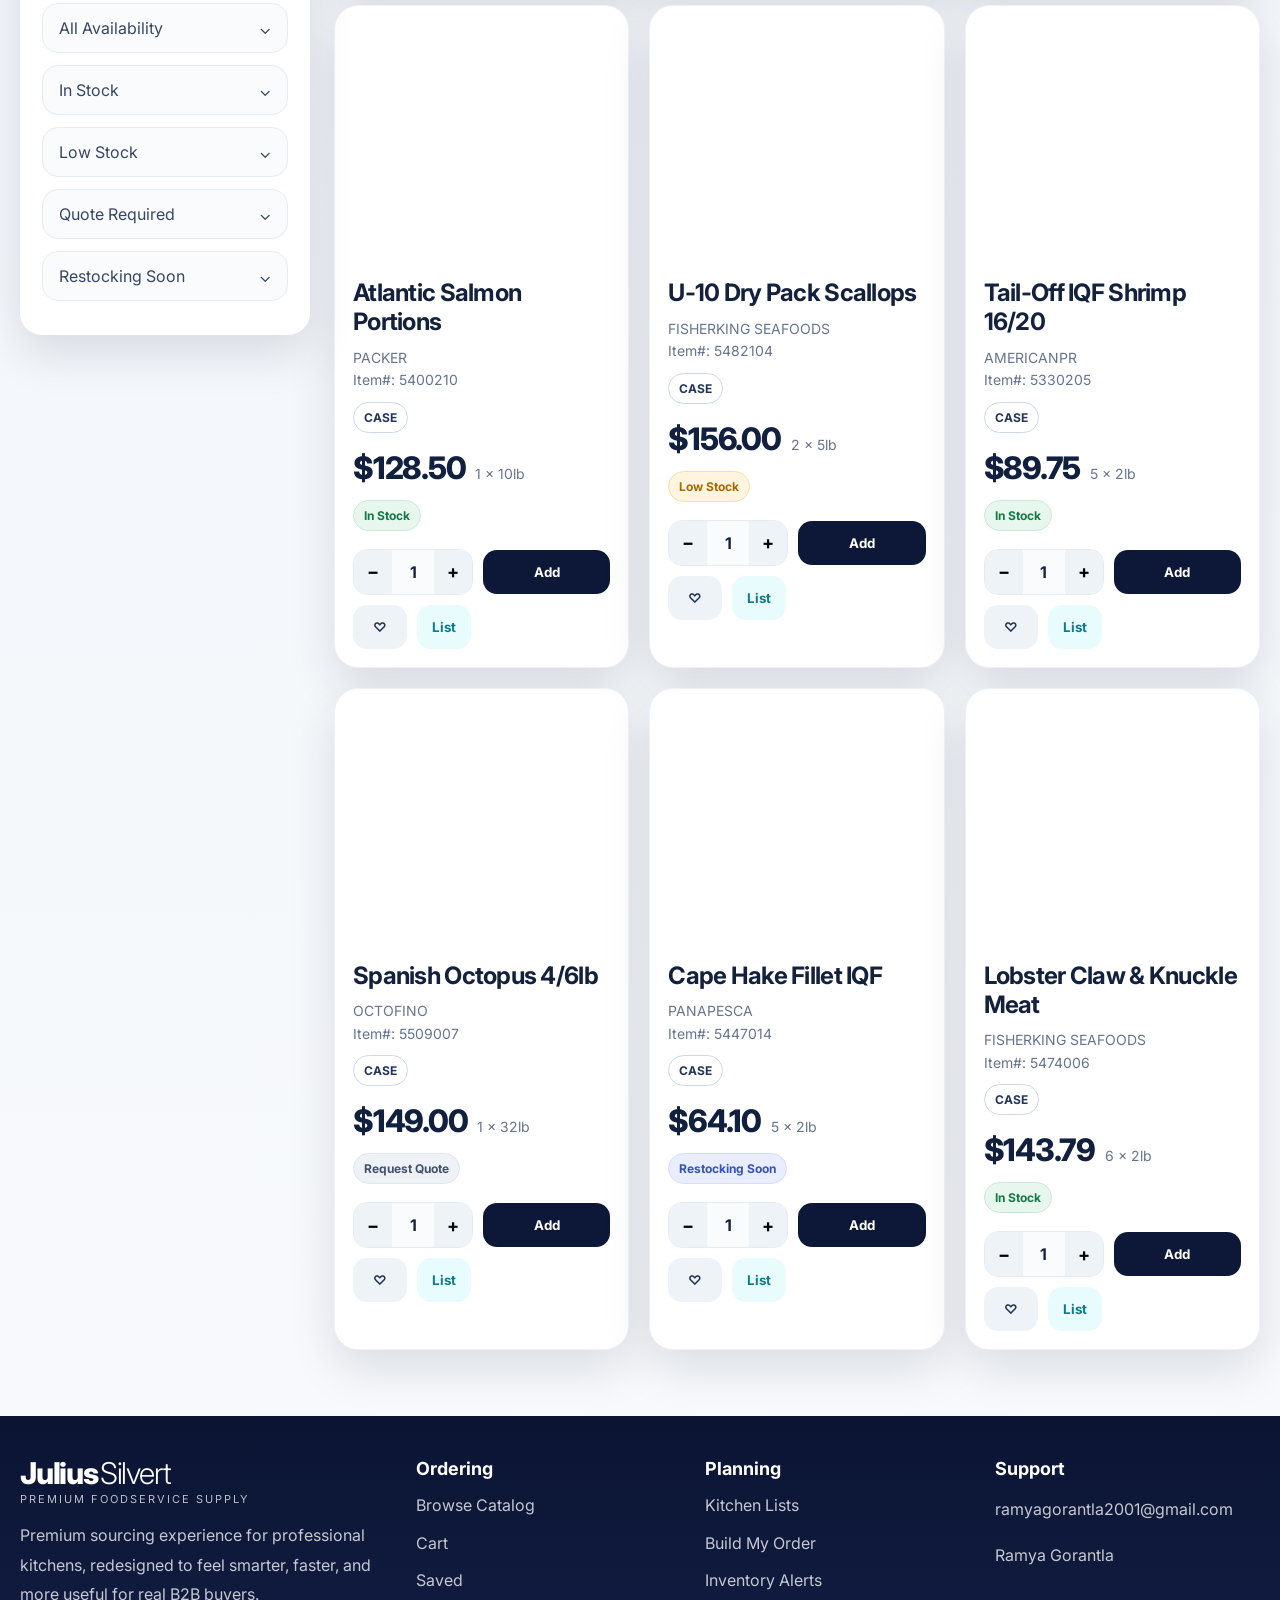
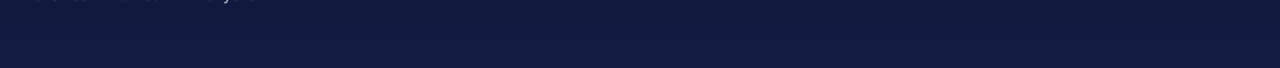
==== commit a055b119: "Update index.html" ====
--- a/index.html
+++ b/index.html
@@ -9,6 +9,7 @@
   <link href="https://fonts.googleapis.com/css2?family=Inter:wght@400;500;600;700;800&display=swap" rel="stylesheet">
   <style>
     * { box-sizing: border-box; }
+
     :root{
       --navy:#0d1737;
       --navy2:#152454;
@@ -20,7 +21,6 @@
       --muted:#66748f;
       --line:#e6ebf3;
       --shadow:0 18px 48px rgba(11,19,44,.12);
-      --radius:22px;
       --danger:#b42318;
       --danger-bg:#fff1f2;
       --success:#147a46;
@@ -34,6 +34,7 @@
     }
 
     html { scroll-behavior: smooth; }
+
     body{
       margin:0;
       font-family:'Inter', Arial, Helvetica, sans-serif;
@@ -42,9 +43,14 @@
         radial-gradient(circle at top left, rgba(205,164,91,.12), transparent 20%),
         linear-gradient(180deg, #eef3f9 0%, #f8fafc 100%);
     }
+
     a{ text-decoration:none; color:inherit; }
     button, input, select { font-family: inherit; }
-    .container{ width:min(1240px, calc(100% - 40px)); margin:0 auto; }
+
+    .container{
+      width:min(1240px, calc(100% - 40px));
+      margin:0 auto;
+    }
 
     .announce{
       background:#dbe1ef;
@@ -52,6 +58,7 @@
       font-size:14px;
       border-bottom:1px solid rgba(13,23,55,.08);
     }
+
     .announce .container{
       min-height:42px;
       display:flex;
@@ -67,16 +74,19 @@
       z-index:50;
       box-shadow:0 8px 24px rgba(9,18,44,.08);
     }
+
     .topbar{
       background:rgba(13,23,55,.98);
       padding:16px 0;
     }
+
     .topbar-inner{
       display:grid;
       grid-template-columns:230px 1fr 360px;
       gap:18px;
       align-items:center;
     }
+
     .logo{
       color:#fff;
       display:flex;
@@ -84,15 +94,18 @@
       line-height:1;
       cursor:pointer;
     }
+
     .logo-main{
       font-size:30px;
       font-weight:800;
       letter-spacing:-.04em;
     }
+
     .logo-main span{
       font-weight:300;
       margin-left:2px;
     }
+
     .logo-sub{
       margin-top:6px;
       font-size:11px;
@@ -102,6 +115,7 @@
     }
 
     .search-wrap{ position:relative; }
+
     .search-input{
       width:100%;
       height:52px;
@@ -112,6 +126,7 @@
       outline:none;
       background:rgba(255,255,255,.97);
     }
+
     .search-icon{
       position:absolute;
       left:16px;
@@ -129,6 +144,7 @@
       color:#fff;
       flex-wrap:wrap;
     }
+
     .pill{
       border:1px solid rgba(255,255,255,.15);
       background:rgba(255,255,255,.08);
@@ -142,10 +158,12 @@
       color:#fff;
       transition:.18s ease;
     }
+
     .pill:hover{
       background:rgba(255,255,255,.14);
       transform:translateY(-1px);
     }
+
     .cart-count{
       min-width:22px;
       height:22px;
@@ -164,6 +182,7 @@
       border-top:1px solid rgba(255,255,255,.08);
       border-bottom:1px solid rgba(255,255,255,.08);
     }
+
     .nav-row{
       min-height:54px;
       display:flex;
@@ -172,7 +191,9 @@
       overflow-x:auto;
       scrollbar-width:none;
     }
+
     .nav-row::-webkit-scrollbar{ display:none; }
+
     .nav-btn{
       white-space:nowrap;
       color:#fff;
@@ -182,6 +203,7 @@
       cursor:pointer;
       padding:0;
     }
+
     .nav-btn.active{
       color:var(--gold2);
       font-weight:700;
@@ -194,12 +216,14 @@
       color:#fff;
       padding:64px 0 54px;
     }
+
     .hero-grid{
       display:grid;
       grid-template-columns:1.08fr .92fr;
       gap:28px;
       align-items:start;
     }
+
     .kicker{
       display:inline-block;
       color:var(--gold2);
@@ -208,6 +232,7 @@
       font-weight:700;
       text-transform:uppercase;
     }
+
     .hero h1{
       margin:16px 0 18px;
       font-size:clamp(40px, 5vw, 66px);
@@ -215,6 +240,7 @@
       letter-spacing:-.05em;
       max-width:760px;
     }
+
     .hero p{
       margin:0;
       max-width:680px;
@@ -222,12 +248,14 @@
       line-height:1.8;
       font-size:18px;
     }
+
     .hero-actions{
       display:flex;
       flex-wrap:wrap;
       gap:14px;
       margin:28px 0 22px;
     }
+
     .btn{
       border:none;
       cursor:pointer;
@@ -237,11 +265,14 @@
       font-size:15px;
       transition:.18s ease;
     }
-    .btn:hover { transform:translateY(-1px); }
+
+    .btn:hover{ transform:translateY(-1px); }
+
     .btn-primary{
       background:linear-gradient(135deg, var(--gold), #f2d396);
       color:#1b2235;
     }
+
     .btn-secondary{
       background:rgba(255,255,255,.08);
       color:#fff;
@@ -255,6 +286,7 @@
       margin-top:22px;
       max-width:560px;
     }
+
     .hero-tile{
       height:145px;
       border-radius:22px;
@@ -264,7 +296,10 @@
       border:1px solid rgba(255,255,255,.14);
       transition:transform .2s ease;
     }
-    .hero-tile:hover{ transform:translateY(-4px) scale(1.01); }
+
+    .hero-tile:hover{
+      transform:translateY(-4px) scale(1.01);
+    }
 
     .dashboard{
       background:rgba(255,255,255,.08);
@@ -274,6 +309,7 @@
       box-shadow:var(--shadow);
       backdrop-filter:blur(18px);
     }
+
     .dash-head{
       display:flex;
       justify-content:space-between;
@@ -281,12 +317,14 @@
       color:#fff;
       font-weight:700;
     }
+
     .live{
       position:relative;
       padding-left:14px;
       color:#d7f4e0;
       font-size:13px;
     }
+
     .live::before{
       content:"";
       position:absolute;
@@ -298,11 +336,13 @@
       border-radius:50%;
       background:#41c774;
     }
+
     .alert-list{
       display:grid;
       gap:10px;
       margin-top:18px;
     }
+
     .alert-chip{
       width:fit-content;
       border-radius:999px;
@@ -312,6 +352,7 @@
     }
 
     .section{ padding:42px 0; }
+
     .section-head{
       display:flex;
       justify-content:space-between;
@@ -320,12 +361,14 @@
       margin-bottom:24px;
       flex-wrap:wrap;
     }
+
     .section-head h2{
       margin:10px 0 0;
       font-size:clamp(30px, 4vw, 46px);
       line-height:1.08;
       letter-spacing:-.04em;
     }
+
     .section-link{
       color:#203460;
       font-weight:700;
@@ -338,10 +381,12 @@
       border:1px solid #eef2f7;
       padding:26px;
     }
+
     .builder-head p{
       margin:8px 0 0;
       color:var(--muted);
     }
+
     .builder-controls{
       display:grid;
       grid-template-columns:1fr 1fr auto;
@@ -349,6 +394,7 @@
       margin-top:20px;
       align-items:end;
     }
+
     .field label{
       display:block;
       font-size:13px;
@@ -358,6 +404,7 @@
       text-transform:uppercase;
       letter-spacing:.06em;
     }
+
     .field select{
       width:100%;
       height:48px;
@@ -366,11 +413,14 @@
       padding:0 14px;
       background:#fbfdff;
     }
+
     .builder-results{
       margin-top:22px;
       display:none;
     }
+
     .builder-results.show{ display:block; }
+
     .builder-top{
       display:flex;
       justify-content:space-between;
@@ -379,6 +429,7 @@
       flex-wrap:wrap;
       margin-bottom:16px;
     }
+
     .builder-top p{
       margin:0;
       color:var(--muted);
@@ -390,6 +441,7 @@
       gap:24px;
       align-items:start;
     }
+
     .sidebar{
       background:#fff;
       border-radius:22px;
@@ -398,10 +450,12 @@
       position:sticky;
       top:132px;
     }
+
     .sidebar h3{
       margin:0 0 18px;
       font-size:20px;
     }
+
     .filter{
       border:1px solid var(--line);
       border-radius:16px;
@@ -414,10 +468,12 @@
       color:#364663;
       cursor:pointer;
     }
+
     .filter.active{
       border-color:#b9caea;
       background:#eef4ff;
     }
+
     .category-header{
       background:#fff;
       border-radius:22px;
@@ -425,6 +481,7 @@
       padding:22px;
       margin-bottom:20px;
     }
+
     .category-header p{
       margin:8px 0 0;
       color:var(--muted);
@@ -438,6 +495,7 @@
       grid-template-columns:repeat(3,1fr);
       gap:20px;
     }
+
     .product{
       background:#fff;
       border-radius:24px;
@@ -448,22 +506,26 @@
       flex-direction:column;
       transition:transform .18s ease, box-shadow .18s ease;
     }
+
     .product:hover{
       transform:translateY(-4px);
       box-shadow:0 24px 52px rgba(11,19,44,.15);
     }
+
     .product-image{
       aspect-ratio:1.15/1;
       background-size:cover;
       background-position:center;
       cursor:pointer;
     }
+
     .product-body{
       padding:18px;
       display:flex;
       flex-direction:column;
       flex:1;
     }
+
     .product h3{
       margin:0;
       font-size:24px;
@@ -471,6 +533,7 @@
       letter-spacing:-.03em;
       cursor:pointer;
     }
+
     .product small{
       display:block;
       color:var(--muted);
@@ -478,6 +541,7 @@
       line-height:1.6;
       font-size:14px;
     }
+
     .case-pill{
       border:1px solid #cfd8e8;
       border-radius:999px;
@@ -488,6 +552,7 @@
       width:fit-content;
       margin-top:10px;
     }
+
     .price-row{
       display:flex;
       align-items:baseline;
@@ -495,28 +560,33 @@
       margin-top:16px;
       flex-wrap:wrap;
     }
+
     .price{
       font-size:31px;
       font-weight:800;
       color:#10203e;
       letter-spacing:-.04em;
     }
+
     .subprice{
       color:var(--muted);
       font-size:14px;
     }
+
     .status-row{
       display:flex;
       flex-wrap:wrap;
       gap:8px;
       margin-top:14px;
     }
+
     .status{
       border-radius:999px;
       padding:7px 10px;
       font-size:12px;
       font-weight:700;
     }
+
     .buy-row{
       display:flex;
       gap:10px;
@@ -524,6 +594,7 @@
       margin-top:18px;
       flex-wrap:wrap;
     }
+
     .qty{
       display:flex;
       align-items:center;
@@ -532,6 +603,7 @@
       overflow:hidden;
       background:#fafbfd;
     }
+
     .qty button{
       width:38px;
       height:44px;
@@ -541,12 +613,14 @@
       font-size:18px;
       font-weight:700;
     }
+
     .qty span{
       width:42px;
       display:grid;
       place-items:center;
       font-weight:700;
     }
+
     .add{
       flex:1;
       border:none;
@@ -558,6 +632,7 @@
       cursor:pointer;
       min-width:120px;
     }
+
     .save,
     .req{
       border:none;
@@ -569,6 +644,7 @@
       font-weight:700;
       cursor:pointer;
     }
+
     .req{
       background:var(--teal-bg);
       color:var(--teal);
@@ -579,30 +655,23 @@
       color:var(--success);
       border:1px solid #cbe8d8;
     }
+
     .low-stock{
       background:var(--warn-bg);
       color:var(--warn);
       border:1px solid #f3dfb1;
     }
+
     .quote-only{
       background:#eef2f7;
       color:#44516c;
       border:1px solid #dfe6ef;
     }
+
     .restock{
       background:var(--info-bg);
       color:var(--info);
       border:1px solid #d3ddff;
-    }
-    .requisition-tag{
-      background:var(--teal-bg);
-      color:var(--teal);
-      border:1px solid #c8f2f6;
-    }
-    .pairing-tag{
-      background:#fff7e6;
-      color:#9a6508;
-      border:1px solid #f2ddb0;
     }
 
     .footer{
@@ -611,20 +680,24 @@
       color:#fff;
       padding:42px 0;
     }
+
     .footer-grid{
       display:grid;
       grid-template-columns:1.4fr 1fr 1fr 1fr;
       gap:24px;
     }
+
     .footer p,
     .footer a{
       color:rgba(255,255,255,.76);
       line-height:1.85;
     }
+
     .footer h4{
       margin:0 0 12px;
       font-size:18px;
     }
+
     .footer a{
       display:block;
       margin-bottom:8px;
@@ -644,7 +717,9 @@
       display:flex;
       flex-direction:column;
     }
+
     .drawer.open{ right:0; }
+
     .drawer-head{
       padding:18px 20px;
       border-bottom:1px solid var(--line);
@@ -652,6 +727,7 @@
       justify-content:space-between;
       align-items:center;
     }
+
     .drawer-close{
       border:none;
       background:#edf2f8;
@@ -660,12 +736,14 @@
       border-radius:10px;
       cursor:pointer;
     }
+
     .drawer-tabs{
       display:grid;
       grid-template-columns:1fr 1fr 1fr;
       gap:0;
       border-bottom:1px solid var(--line);
     }
+
     .drawer-tab{
       border:none;
       background:#fff;
@@ -673,29 +751,35 @@
       font-weight:700;
       cursor:pointer;
     }
+
     .drawer-tab.active{
       background:#f5f8fc;
       color:var(--navy);
     }
+
     .drawer-items{
       flex:1;
       overflow:auto;
       padding:18px 20px;
     }
+
     .item-card{
       border-bottom:1px solid var(--line);
       padding:0 0 14px;
       margin-bottom:14px;
     }
+
     .item-card h4{
       margin:0 0 8px;
       font-size:18px;
     }
+
     .item-card p{
       margin:0;
       color:var(--muted);
       font-size:14px;
     }
+
     .item-row{
       display:flex;
       justify-content:space-between;
@@ -704,6 +788,7 @@
       gap:10px;
       flex-wrap:wrap;
     }
+
     .remove-btn{
       border:none;
       background:var(--danger-bg);
@@ -713,6 +798,7 @@
       cursor:pointer;
       font-weight:700;
     }
+
     .move-btn{
       border:none;
       background:#eef4ff;
@@ -730,19 +816,23 @@
       border-radius:18px;
       padding:16px;
     }
+
     .smart-cart-box h4{
       margin:0 0 6px;
       font-size:18px;
     }
+
     .smart-cart-box p{
       margin:0 0 14px;
       color:var(--muted);
       font-size:14px;
     }
+
     .smart-cart-list{
       display:grid;
       gap:12px;
     }
+
     .smart-cart-item{
       display:flex;
       justify-content:space-between;
@@ -753,14 +843,17 @@
       border-radius:14px;
       padding:10px 12px;
     }
+
     .smart-cart-item strong{
       display:block;
       font-size:15px;
     }
+
     .smart-cart-item span{
       color:var(--muted);
       font-size:13px;
     }
+
     .mini-add{
       border:none;
       background:var(--navy);
@@ -776,6 +869,7 @@
       padding:18px 20px;
       background:#fbfcfe;
     }
+
     .total-row{
       display:flex;
       justify-content:space-between;
@@ -783,6 +877,7 @@
       font-size:20px;
       margin-bottom:14px;
     }
+
     .checkout{
       width:100%;
       height:48px;
@@ -793,6 +888,7 @@
       font-weight:700;
       cursor:pointer;
     }
+
     .overlay{
       position:fixed;
       inset:0;
@@ -802,6 +898,7 @@
       transition:.25s ease;
       z-index:90;
     }
+
     .overlay.show{
       opacity:1;
       visibility:visible;
@@ -811,11 +908,13 @@
       padding-top:0;
       display:none;
     }
+
     .detail-layout{
       display:grid;
       grid-template-columns:1.05fr .95fr;
       gap:20px;
     }
+
     .detail-image{
       min-height:420px;
       background-size:cover;
@@ -823,24 +922,28 @@
       border-radius:28px;
       box-shadow:var(--shadow);
     }
+
     .detail-card{
       background:#fff;
       border-radius:28px;
       box-shadow:var(--shadow);
       padding:28px;
     }
+
     .spec-list{
       display:grid;
       grid-template-columns:1fr 1fr;
       gap:14px;
       margin:18px 0;
     }
+
     .spec{
       background:#f6f9fd;
       border:1px solid #e8eef7;
       border-radius:16px;
       padding:14px;
     }
+
     .spec strong{
       display:block;
       font-size:12px;
@@ -849,22 +952,26 @@
       color:#6f7c95;
       margin-bottom:6px;
     }
+
     .detail-actions{
       display:flex;
       gap:12px;
       flex-wrap:wrap;
       margin-top:20px;
     }
+
     .detail-card h2{
       margin:10px 0 14px;
       font-size:42px;
       line-height:1.05;
       letter-spacing:-.04em;
     }
+
     .detail-card p{
       color:var(--muted);
       line-height:1.8;
     }
+
     .related-section{
       margin-top:28px;
     }
@@ -879,6 +986,7 @@
       border-radius:18px;
       overflow:hidden;
     }
+
     .chatbot-head{
       background:linear-gradient(135deg, var(--navy), #1c2f68);
       color:#fff;
@@ -889,19 +997,23 @@
       justify-content:space-between;
       align-items:center;
     }
+
     .chatbot-body{
       background:#fff;
       display:none;
       height:380px;
       flex-direction:column;
     }
+
     .chatbot.open .chatbot-body{ display:flex; }
+
     .chat-messages{
       flex:1;
       overflow:auto;
       padding:14px;
       background:#fbfcff;
     }
+
     .chat-msg{
       margin-bottom:12px;
       padding:10px 12px;
@@ -909,27 +1021,32 @@
       max-width:88%;
       line-height:1.6;
     }
+
     .chat-msg.user{
       margin-left:auto;
       background:#e9efff;
       color:#203f8c;
     }
+
     .chat-msg.bot{
       background:#f0f4f8;
       color:#31425e;
     }
+
     .chat-input-row{
       display:flex;
       gap:8px;
       padding:12px;
       border-top:1px solid #edf2f7;
     }
+
     .chat-input-row input{
       flex:1;
       border:1px solid #dce5f1;
       border-radius:12px;
       padding:12px;
     }
+
     .chat-input-row button{
       border:none;
       border-radius:12px;
@@ -953,6 +1070,7 @@
       transition:.22s ease;
       z-index:140;
     }
+
     .toast.show{
       opacity:1;
       transform:translateY(0);
@@ -1091,9 +1209,9 @@
       <div class="container">
         <div class="builder-card">
           <div class="builder-head">
-            <span class="kicker" style="color:#7b879e">SMART SUGGESTED ORDER BUILDER</span>
+            <span class="kicker" style="color:#7b879e">CURATED ORDER PLANNER</span>
             <h2 style="margin:10px 0 0; font-size:36px; letter-spacing:-.04em;">Build My Order</h2>
-            <p>Select a cuisine and service type to generate a suggested order that can be added to cart instantly.</p>
+            <p>Choose a cuisine and service style to generate a curated product set for your kitchen.</p>
           </div>
 
           <div class="builder-controls">
@@ -1182,6 +1300,7 @@
             <div class="status-row"><span class="status" id="detailStatus"></span></div>
             <h2 id="detailName"></h2>
             <p id="detailDescription"></p>
+
             <div class="spec-list">
               <div class="spec"><strong>Brand</strong><span id="detailBrand"></span></div>
               <div class="spec"><strong>Item #</strong><span id="detailItem"></span></div>
@@ -1225,18 +1344,21 @@
         </div>
         <p>Premium sourcing experience for professional kitchens, redesigned to feel smarter, faster, and more useful for real B2B buyers.</p>
       </div>
+
       <div>
         <h4>Ordering</h4>
         <a href="#catalog">Browse Catalog</a>
         <a href="javascript:void(0)" onclick="openDrawer('cart')">Cart</a>
         <a href="javascript:void(0)" onclick="openDrawer('saved')">Saved</a>
       </div>
+
       <div>
         <h4>Planning</h4>
         <a href="javascript:void(0)" onclick="openDrawer('requisition')">Kitchen Lists</a>
         <a href="#builderSection">Build My Order</a>
         <a href="#home">Inventory Alerts</a>
       </div>
+
       <div>
         <h4>Support</h4>
         <p>ramyagorantla2001@gmail.com</p>
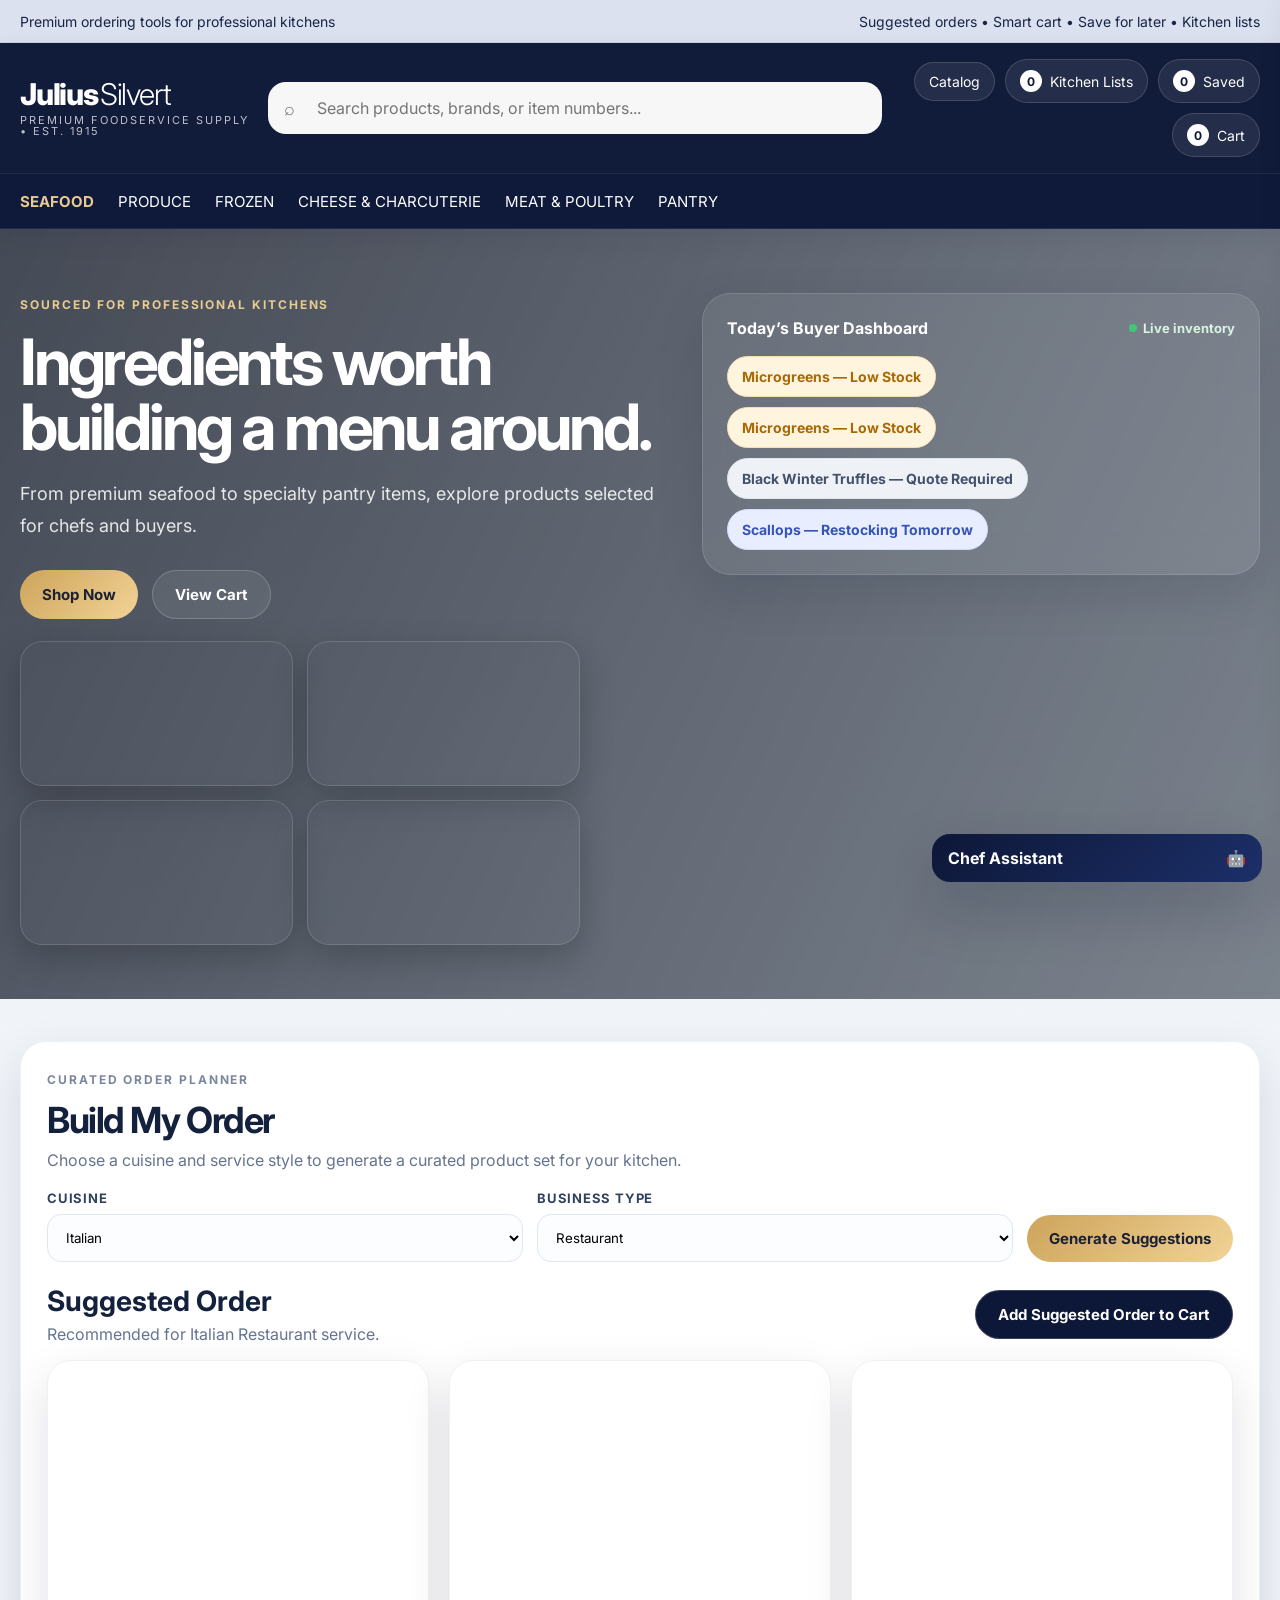
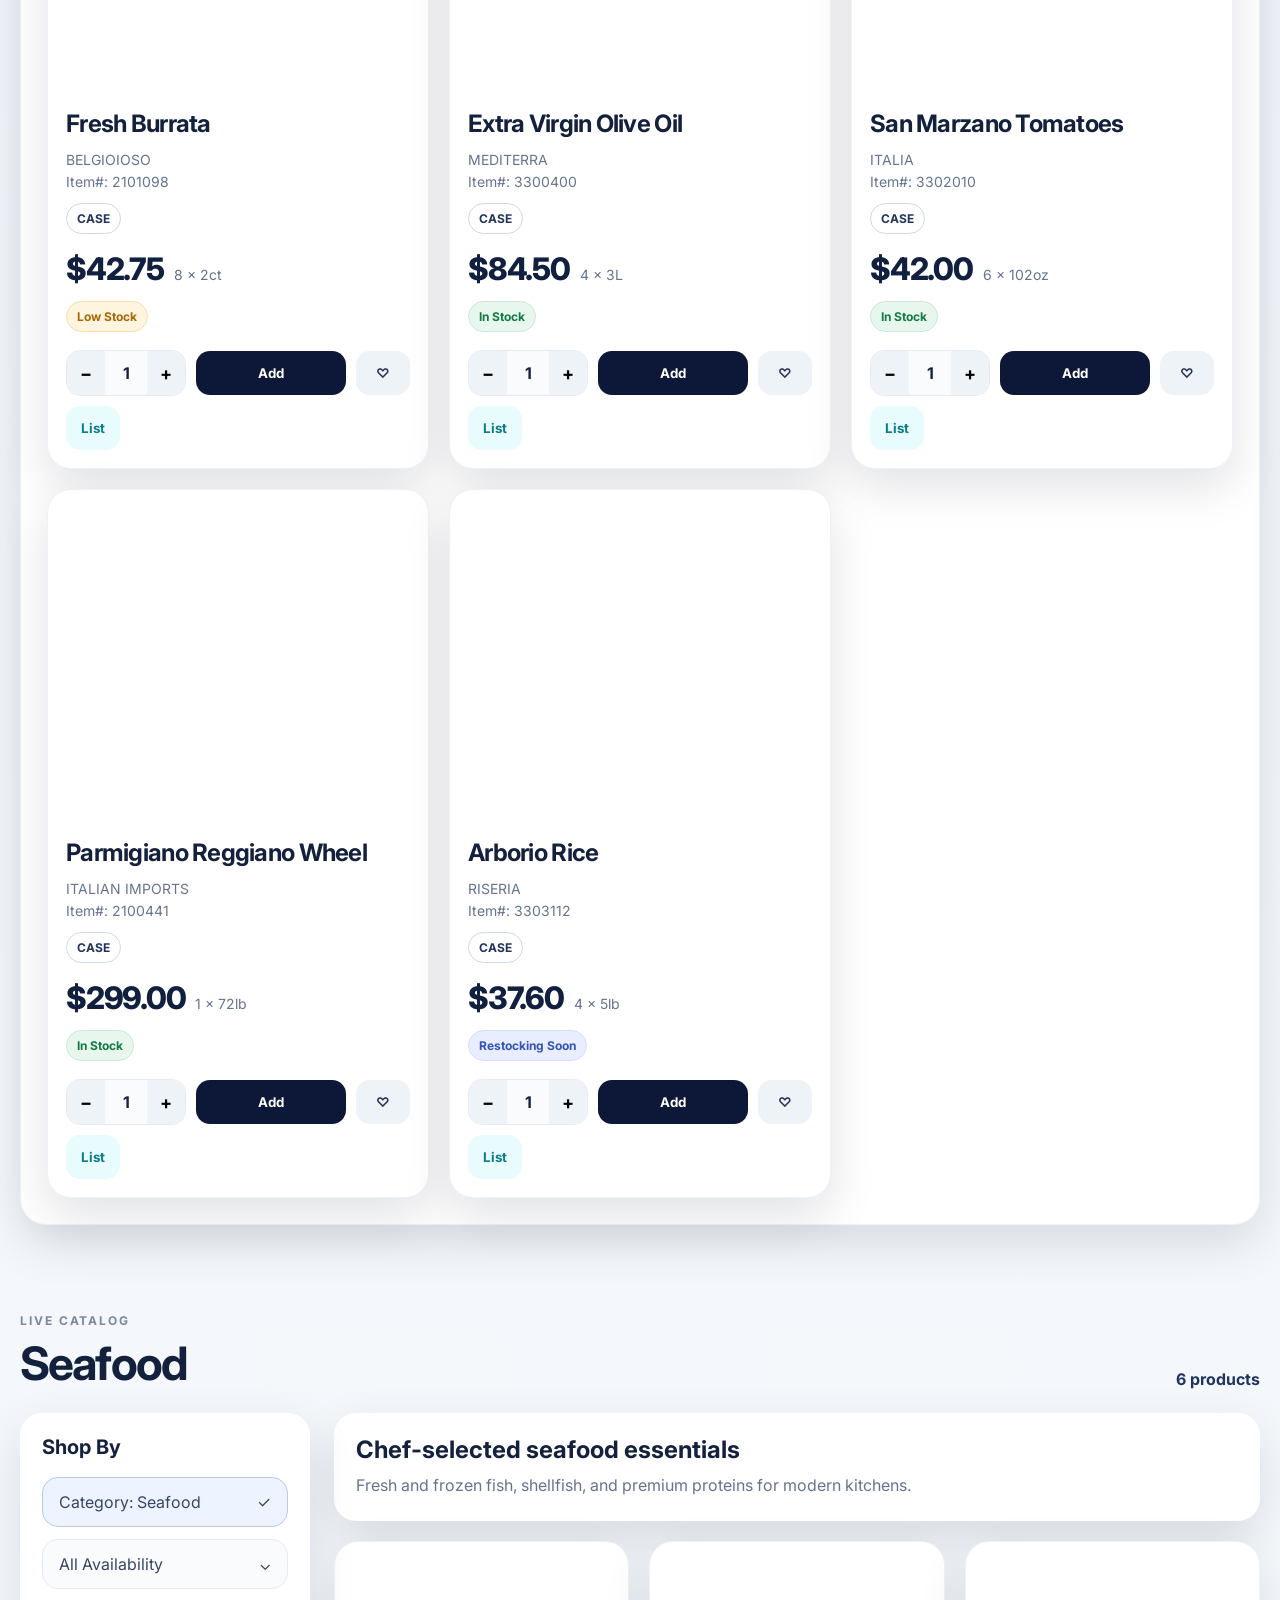
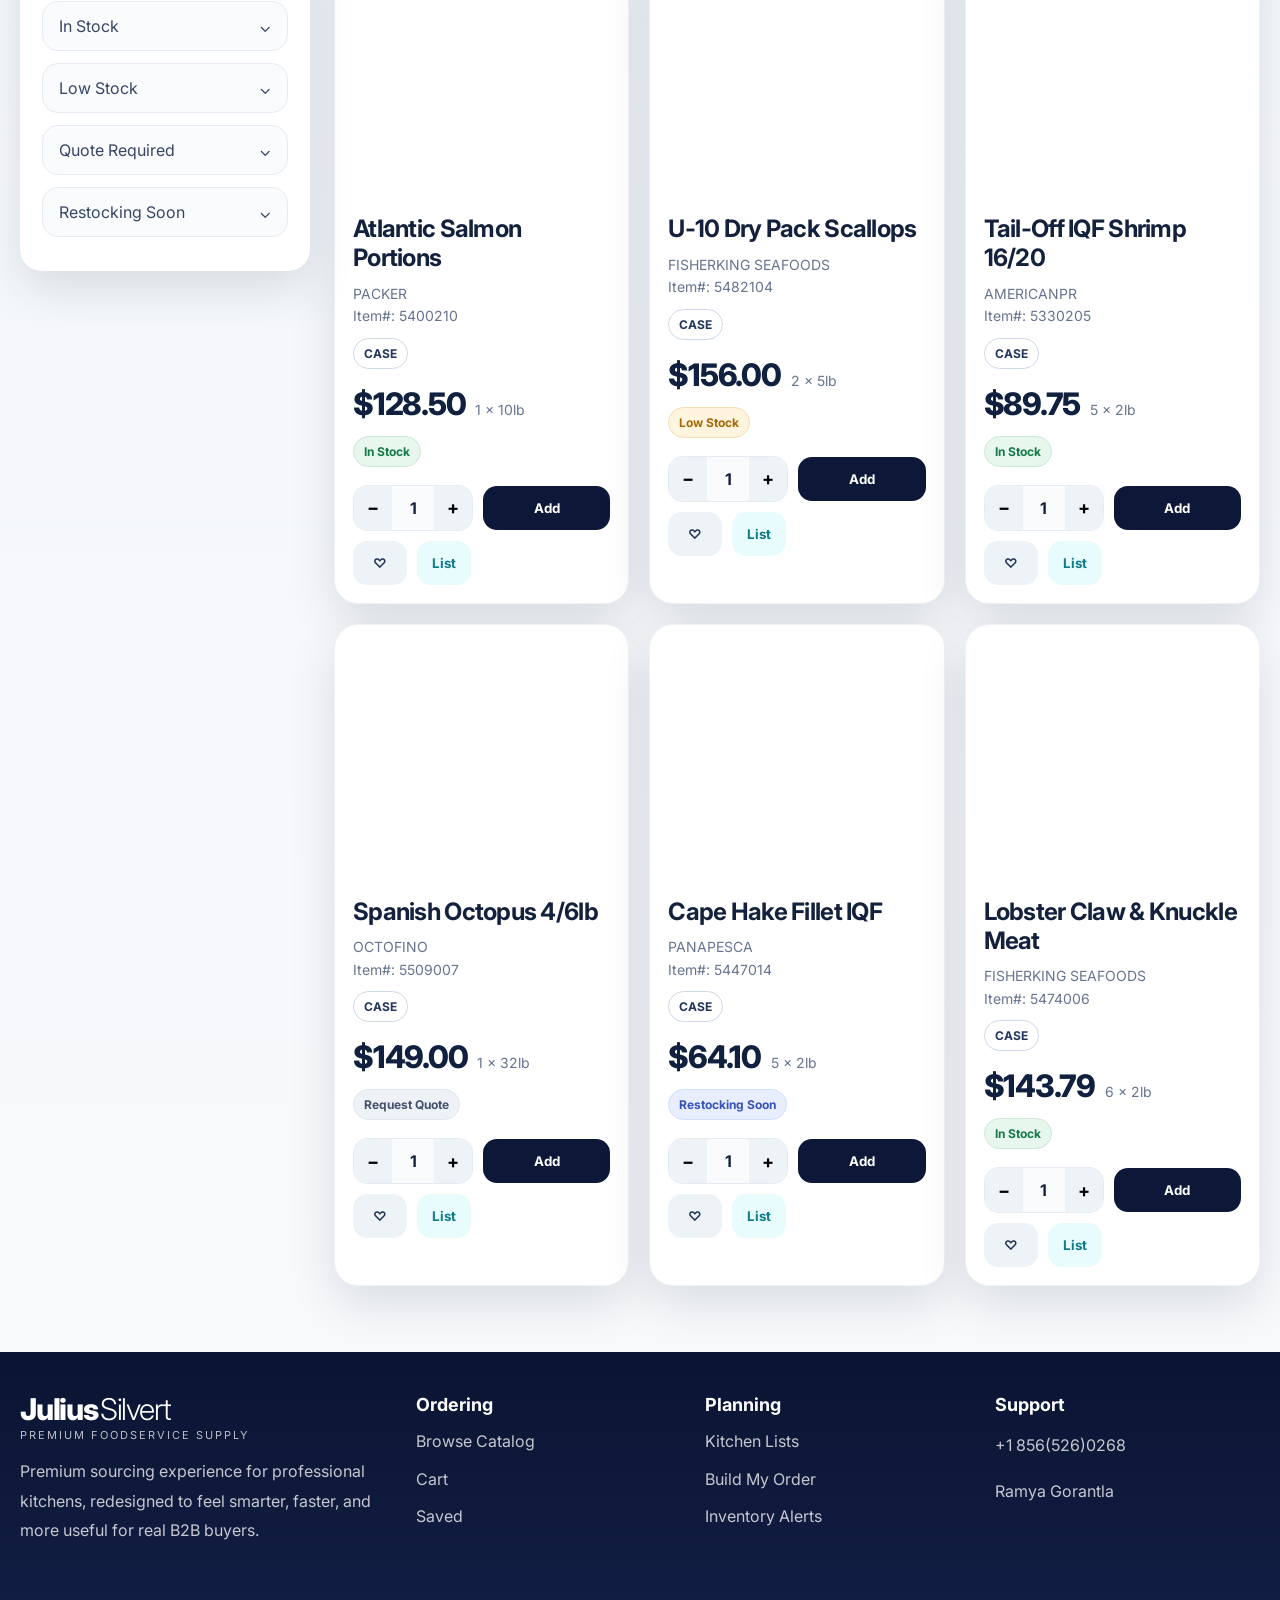
==== commit 008dc772: "Update index.html" ====
--- a/index.html
+++ b/index.html
@@ -1361,7 +1361,7 @@
 
       <div>
         <h4>Support</h4>
-        <p>ramyagorantla2001@gmail.com</p>
+        <p>+1 856(526)0268</p>
         <p>Ramya Gorantla</p>
       </div>
     </div>
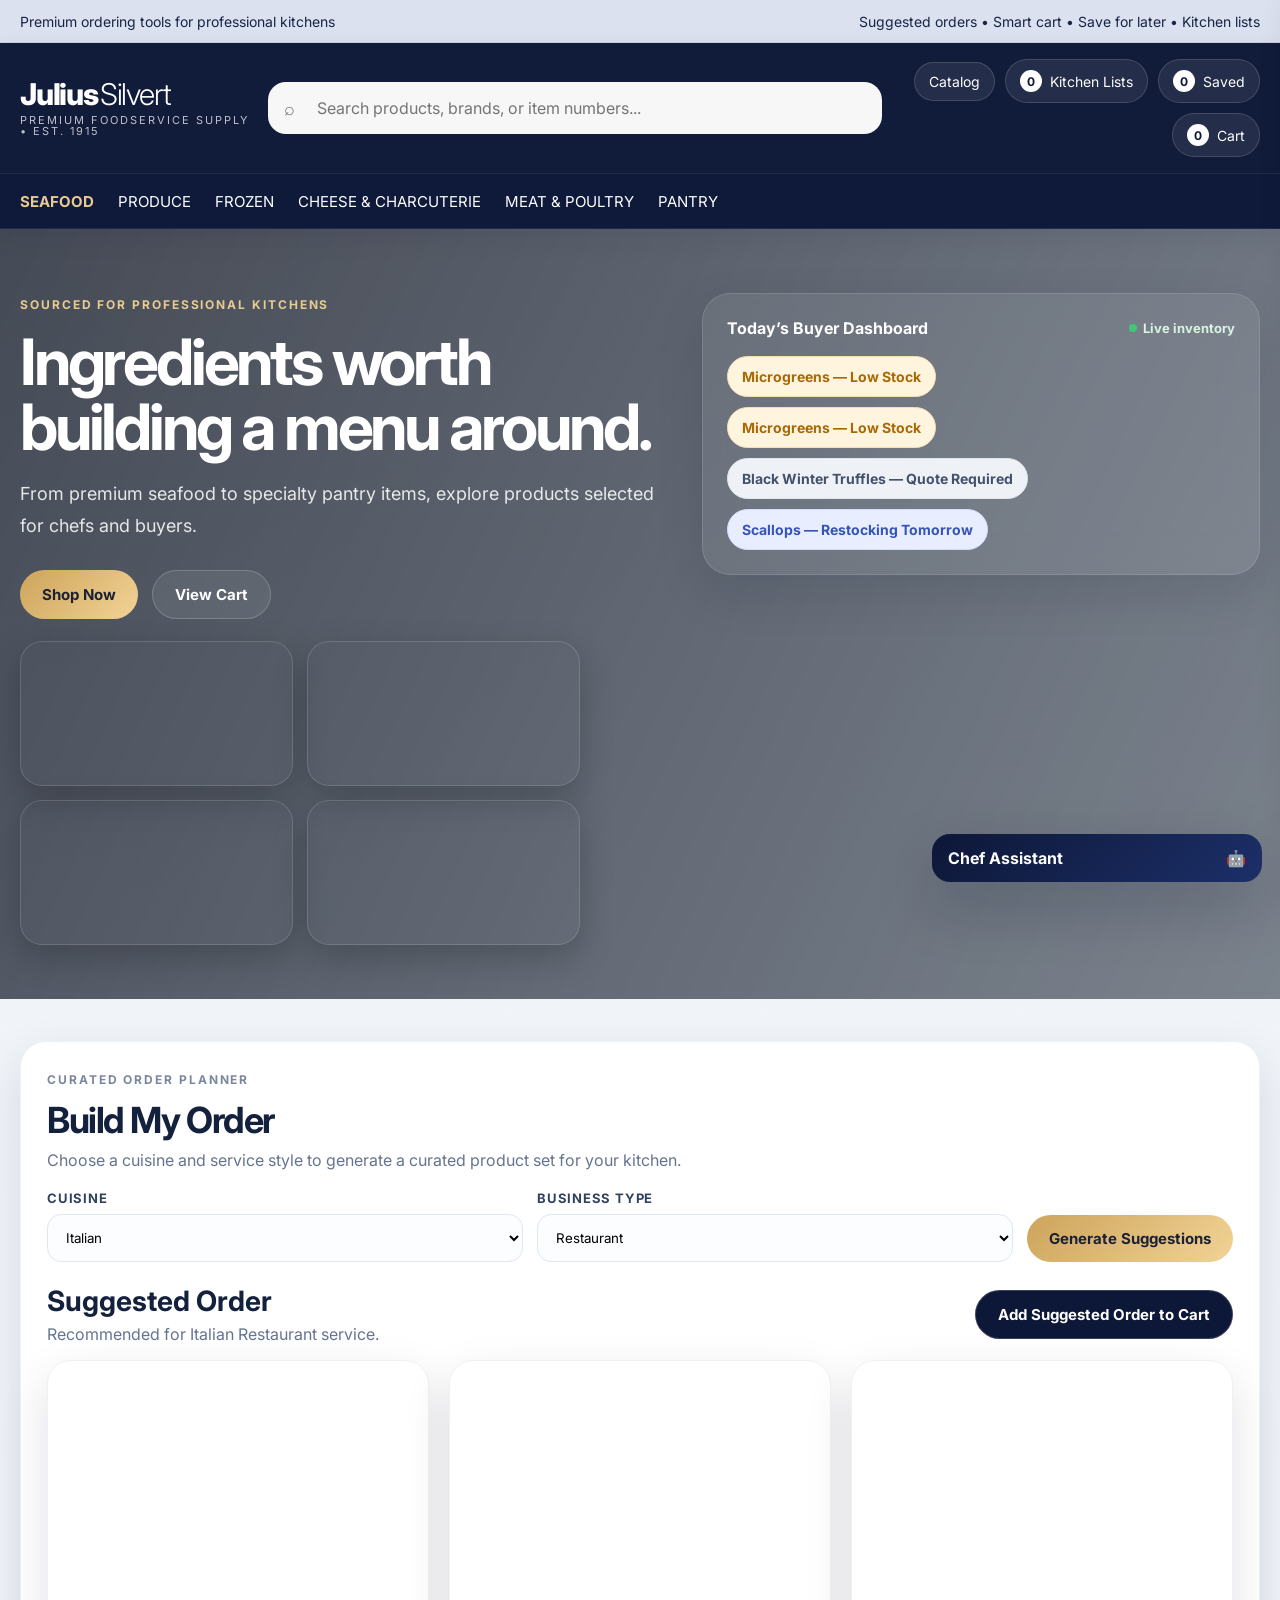
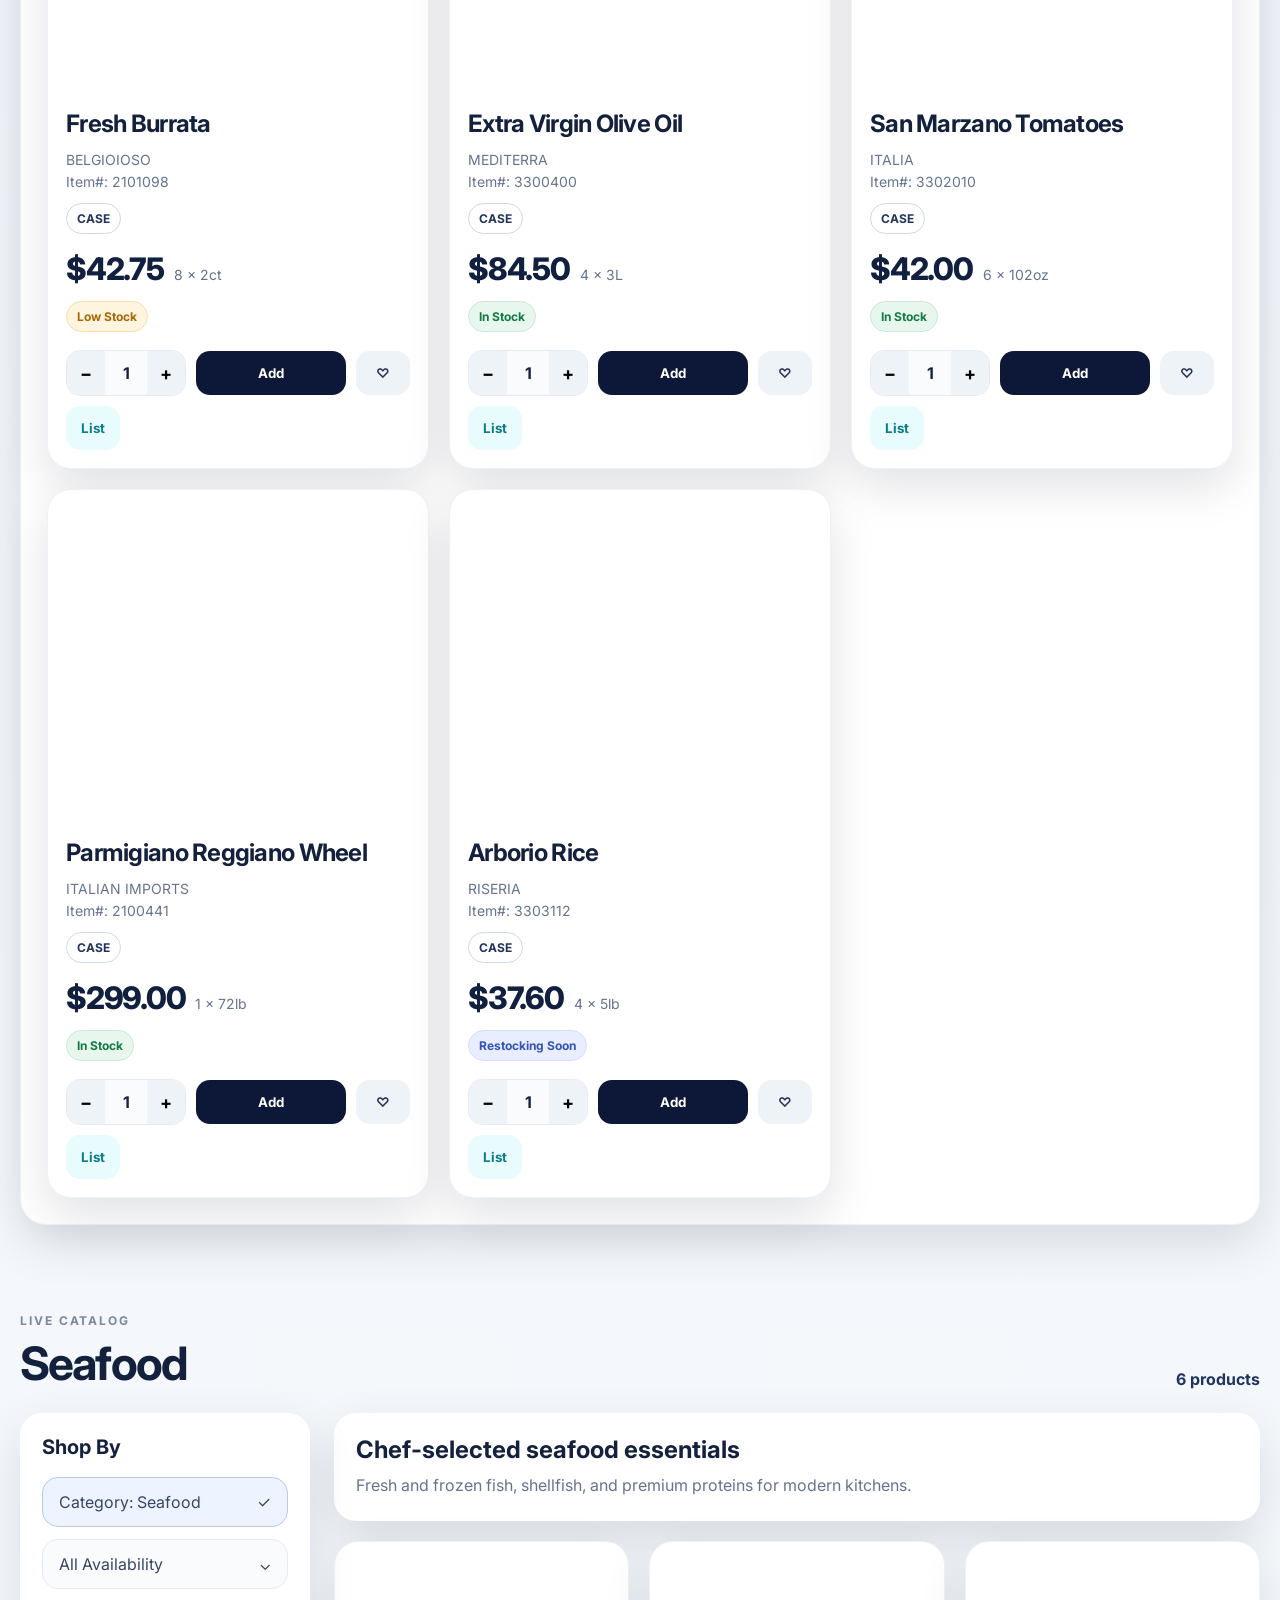
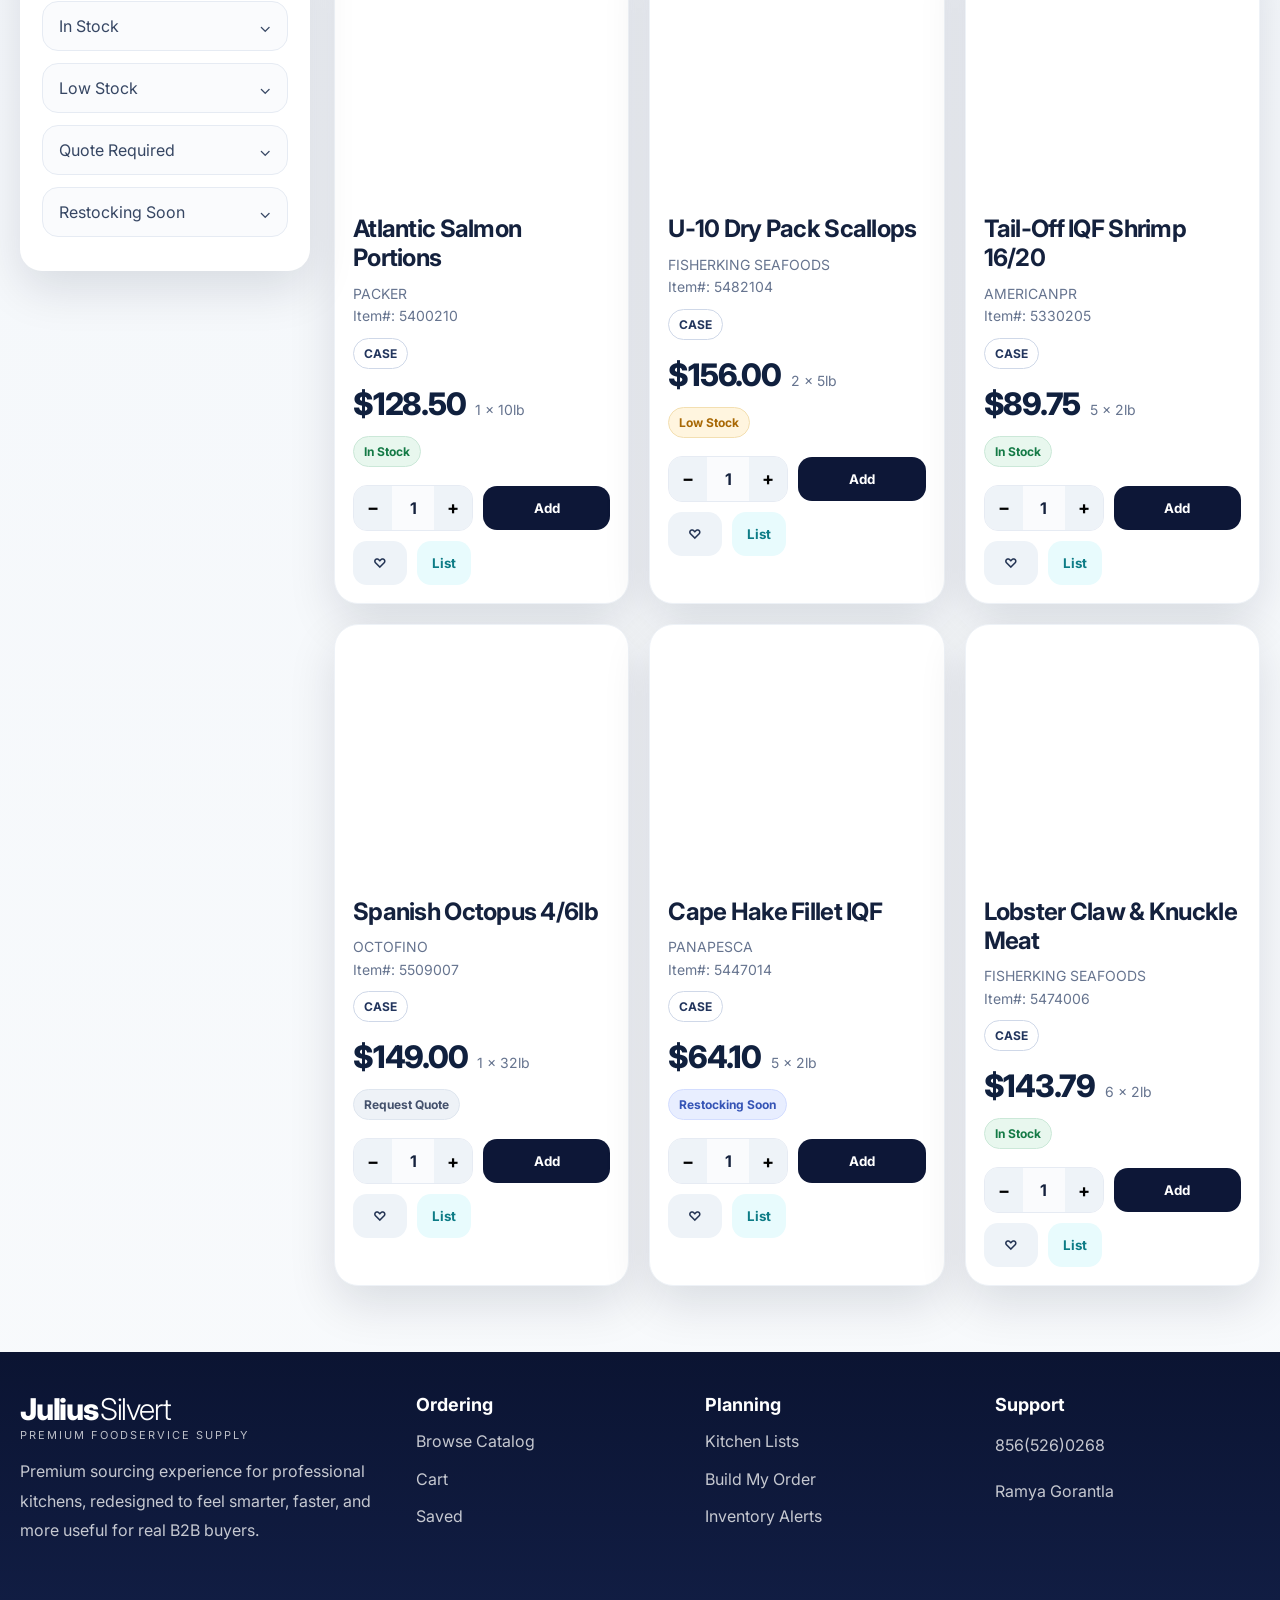
==== commit 5f40eb6b: "Update index.html" ====
--- a/index.html
+++ b/index.html
@@ -1361,7 +1361,7 @@
 
       <div>
         <h4>Support</h4>
-        <p>+1 856(526)0268</p>
+        <p>856(526)0268</p>
         <p>Ramya Gorantla</p>
       </div>
     </div>
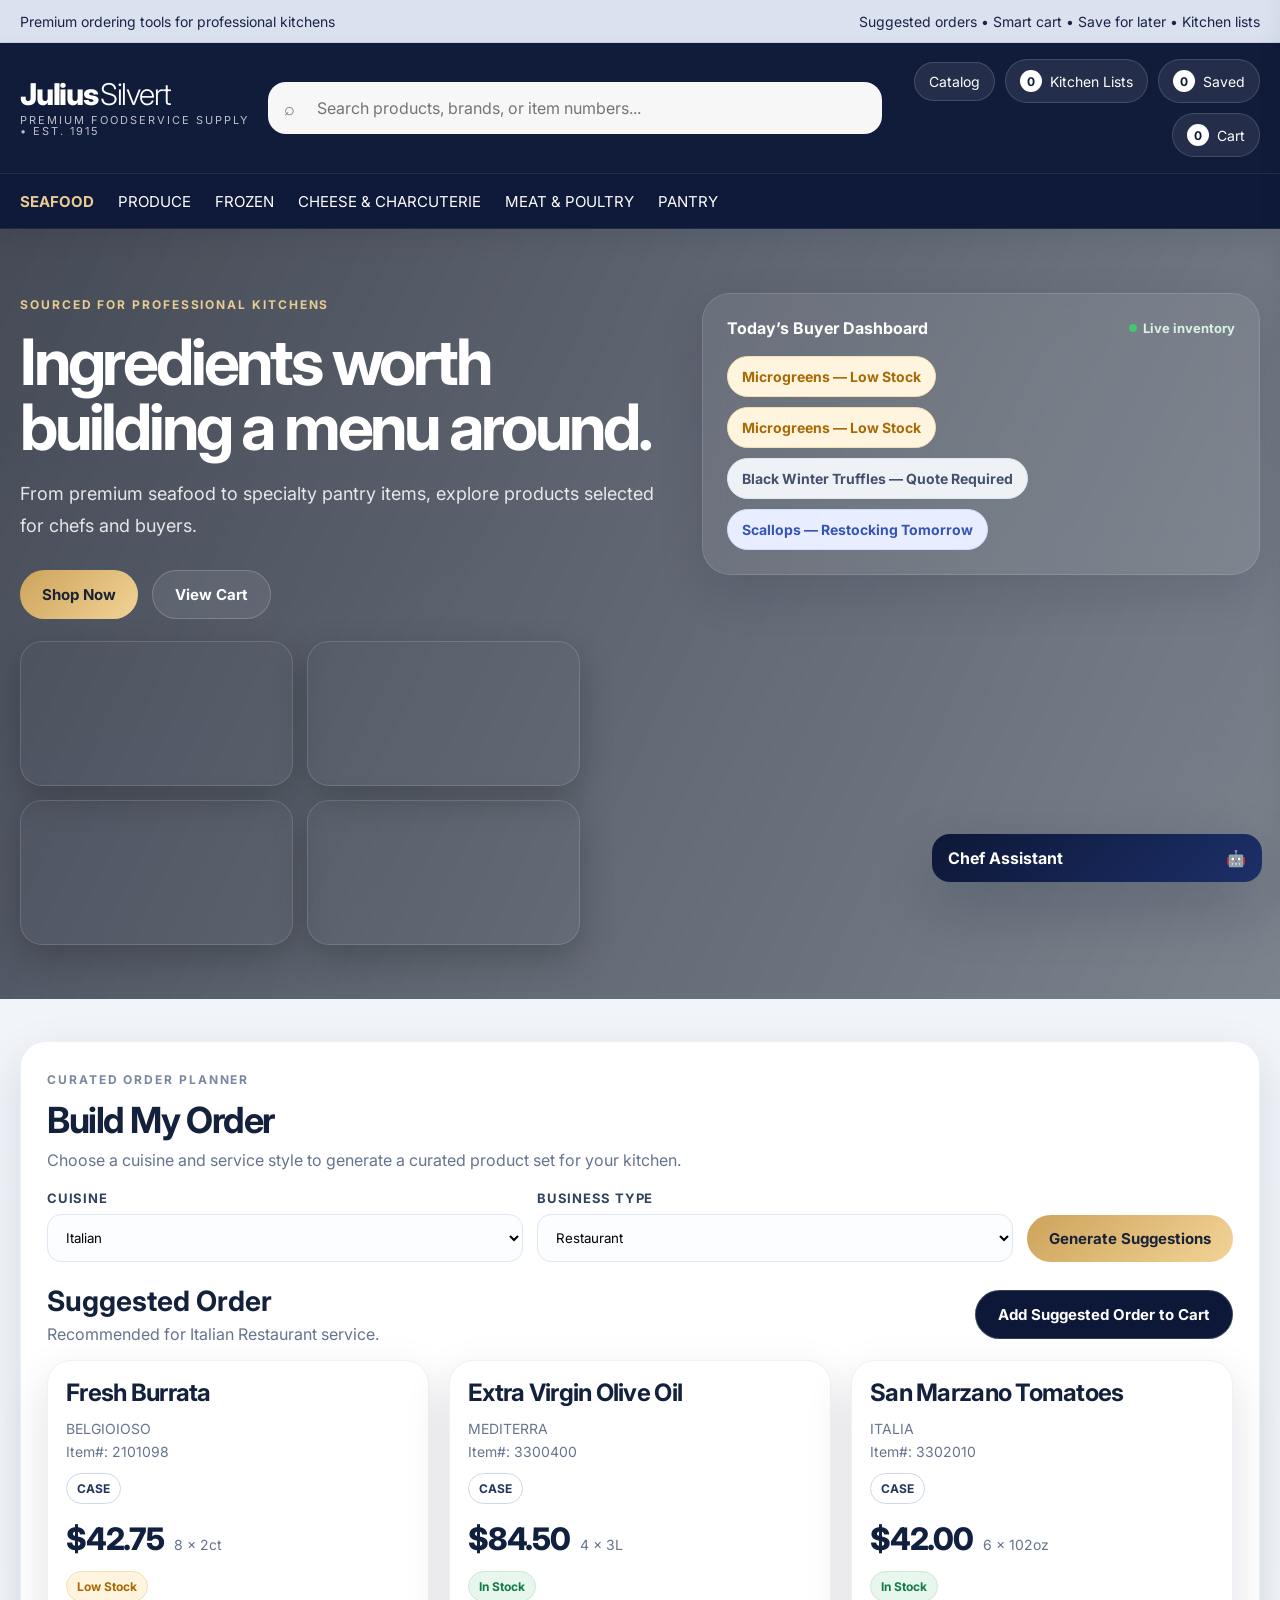
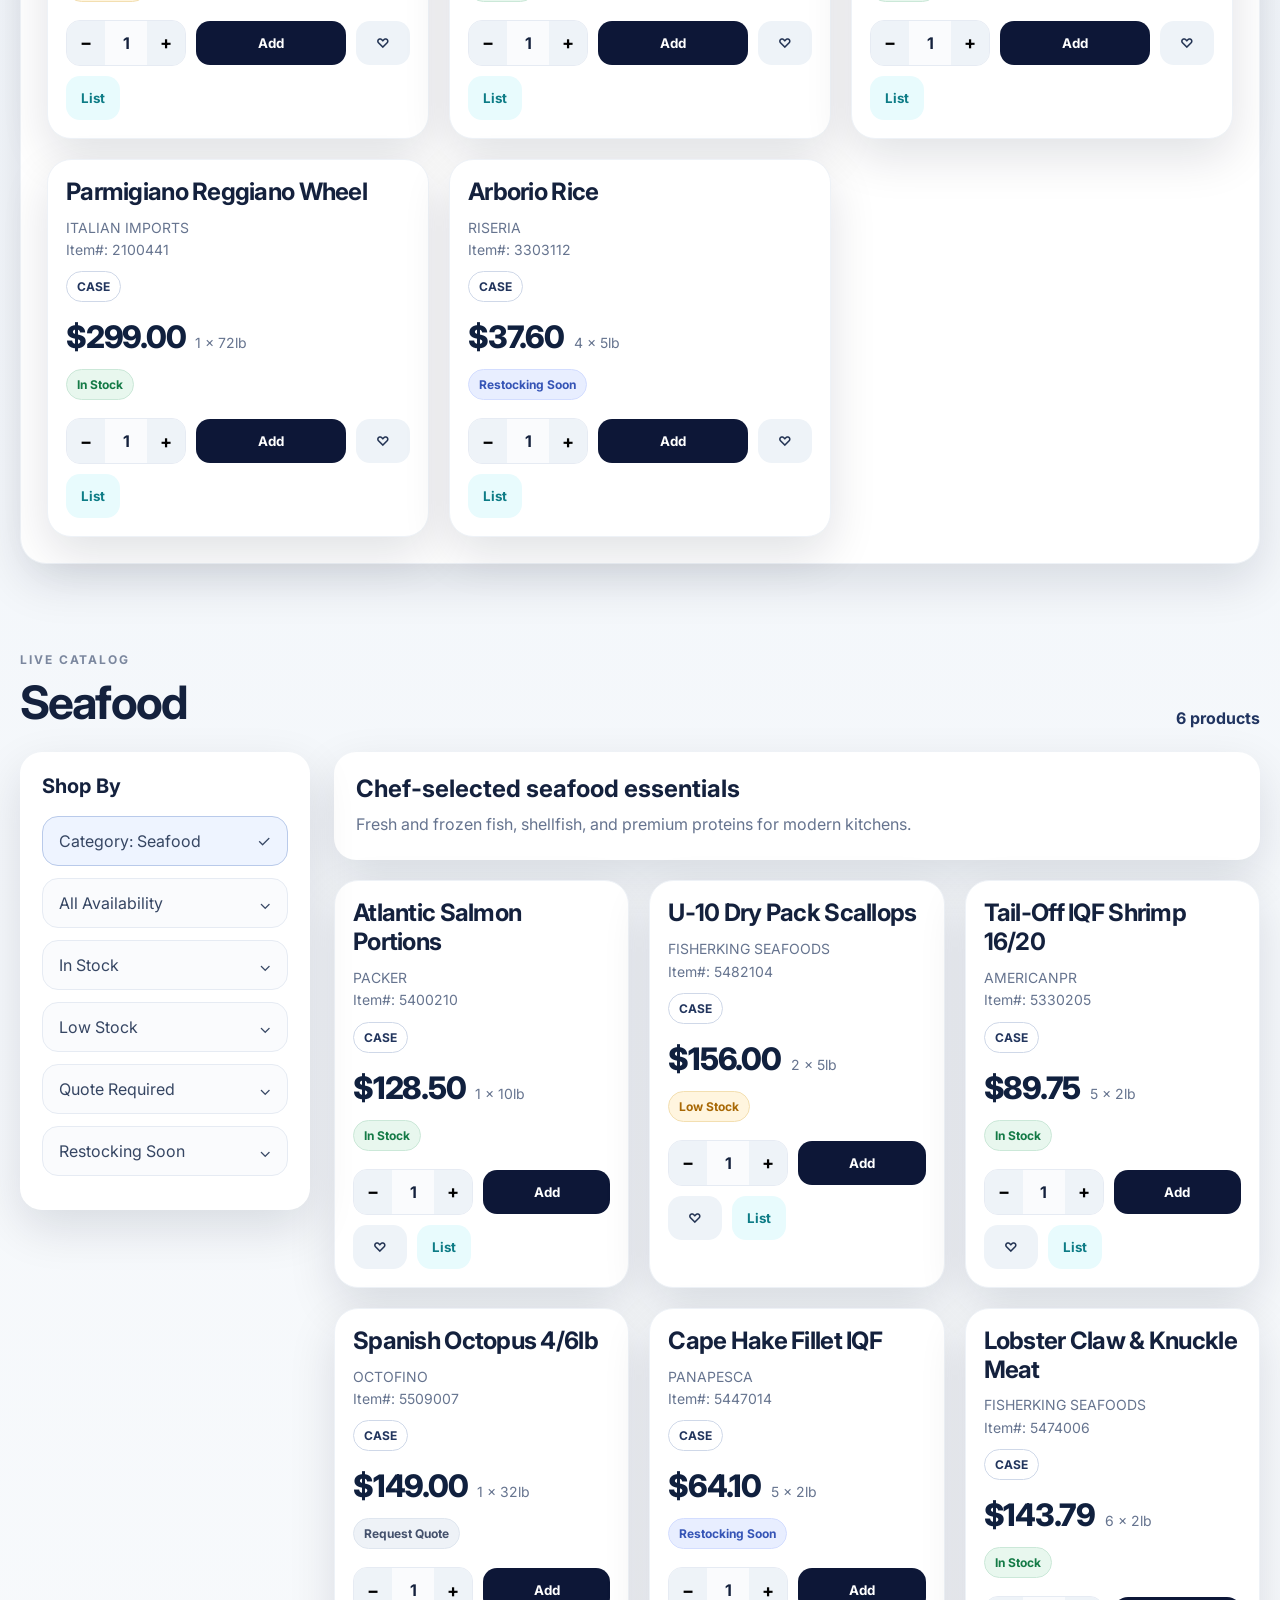
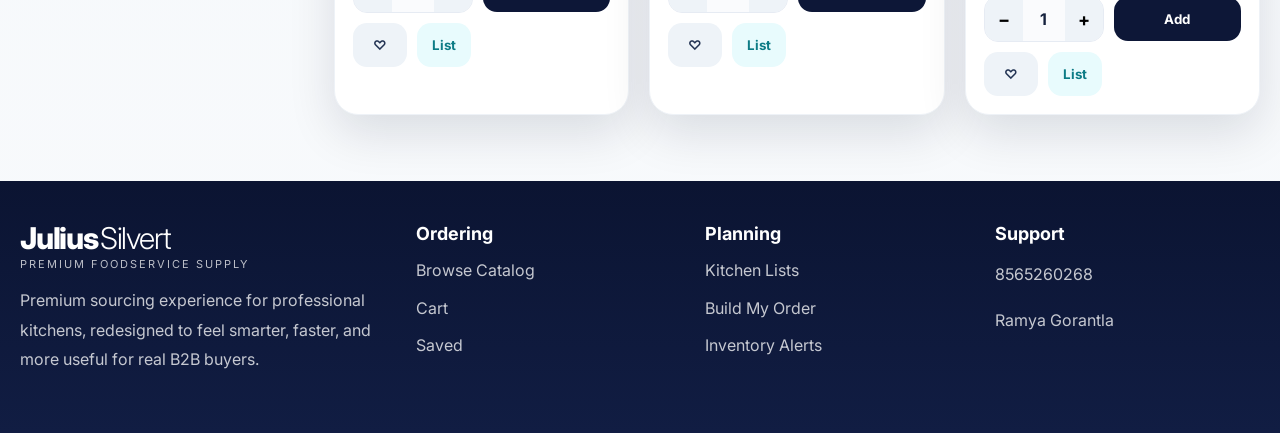
==== commit 75df92e6: "Update index.html" ====
--- a/index.html
+++ b/index.html
@@ -12,11 +12,8 @@
 
     :root{
       --navy:#0d1737;
-      --navy2:#152454;
       --gold:#cda45b;
       --gold2:#e8cb93;
-      --bg:#f4f7fb;
-      --white:#fff;
       --text:#14213d;
       --muted:#66748f;
       --line:#e6ebf3;
@@ -512,11 +509,18 @@
       box-shadow:0 24px 52px rgba(11,19,44,.15);
     }
 
-    .product-image{
+    .product-image-wrap{
       aspect-ratio:1.15/1;
-      background-size:cover;
-      background-position:center;
-      cursor:pointer;
+      overflow:hidden;
+      background:#eef3f8;
+      cursor:pointer;
+    }
+
+    .product-image-wrap img{
+      width:100%;
+      height:100%;
+      object-fit:cover;
+      display:block;
     }
 
     .product-body{
@@ -674,33 +678,84 @@
       border:1px solid #d3ddff;
     }
 
-    .footer{
-      margin-top:24px;
-      background:linear-gradient(180deg, #0b1432 0%, #111d43 100%);
-      color:#fff;
-      padding:42px 0;
-    }
-
-    .footer-grid{
+    .detail-section{
+      padding-top:0;
+      display:none;
+    }
+
+    .detail-layout{
       display:grid;
-      grid-template-columns:1.4fr 1fr 1fr 1fr;
-      gap:24px;
-    }
-
-    .footer p,
-    .footer a{
-      color:rgba(255,255,255,.76);
-      line-height:1.85;
-    }
-
-    .footer h4{
-      margin:0 0 12px;
-      font-size:18px;
-    }
-
-    .footer a{
+      grid-template-columns:1.05fr .95fr;
+      gap:20px;
+    }
+
+    .detail-image-wrap{
+      min-height:420px;
+      border-radius:28px;
+      overflow:hidden;
+      box-shadow:var(--shadow);
+      background:#eef3f8;
+    }
+
+    .detail-image-wrap img{
+      width:100%;
+      height:100%;
+      min-height:420px;
+      object-fit:cover;
       display:block;
-      margin-bottom:8px;
+    }
+
+    .detail-card{
+      background:#fff;
+      border-radius:28px;
+      box-shadow:var(--shadow);
+      padding:28px;
+    }
+
+    .spec-list{
+      display:grid;
+      grid-template-columns:1fr 1fr;
+      gap:14px;
+      margin:18px 0;
+    }
+
+    .spec{
+      background:#f6f9fd;
+      border:1px solid #e8eef7;
+      border-radius:16px;
+      padding:14px;
+    }
+
+    .spec strong{
+      display:block;
+      font-size:12px;
+      letter-spacing:.08em;
+      text-transform:uppercase;
+      color:#6f7c95;
+      margin-bottom:6px;
+    }
+
+    .detail-actions{
+      display:flex;
+      gap:12px;
+      flex-wrap:wrap;
+      margin-top:20px;
+    }
+
+    .detail-card h2{
+      margin:10px 0 14px;
+      font-size:42px;
+      line-height:1.05;
+      letter-spacing:-.04em;
+    }
+
+    .detail-card p{
+      color:var(--muted);
+      line-height:1.8;
+    }
+
+    .related-section{
+      margin-top:28px;
     }
 
     .drawer{
@@ -902,78 +957,6 @@
     .overlay.show{
       opacity:1;
       visibility:visible;
-    }
-
-    .detail-section{
-      padding-top:0;
-      display:none;
-    }
-
-    .detail-layout{
-      display:grid;
-      grid-template-columns:1.05fr .95fr;
-      gap:20px;
-    }
-
-    .detail-image{
-      min-height:420px;
-      background-size:cover;
-      background-position:center;
-      border-radius:28px;
-      box-shadow:var(--shadow);
-    }
-
-    .detail-card{
-      background:#fff;
-      border-radius:28px;
-      box-shadow:var(--shadow);
-      padding:28px;
-    }
-
-    .spec-list{
-      display:grid;
-      grid-template-columns:1fr 1fr;
-      gap:14px;
-      margin:18px 0;
-    }
-
-    .spec{
-      background:#f6f9fd;
-      border:1px solid #e8eef7;
-      border-radius:16px;
-      padding:14px;
-    }
-
-    .spec strong{
-      display:block;
-      font-size:12px;
-      letter-spacing:.08em;
-      text-transform:uppercase;
-      color:#6f7c95;
-      margin-bottom:6px;
-    }
-
-    .detail-actions{
-      display:flex;
-      gap:12px;
-      flex-wrap:wrap;
-      margin-top:20px;
-    }
-
-    .detail-card h2{
-      margin:10px 0 14px;
-      font-size:42px;
-      line-height:1.05;
-      letter-spacing:-.04em;
-    }
-
-    .detail-card p{
-      color:var(--muted);
-      line-height:1.8;
-    }
-
-    .related-section{
-      margin-top:28px;
     }
 
     .chatbot{
@@ -1074,6 +1057,35 @@
     .toast.show{
       opacity:1;
       transform:translateY(0);
+    }
+
+    .footer{
+      margin-top:24px;
+      background:linear-gradient(180deg, #0b1432 0%, #111d43 100%);
+      color:#fff;
+      padding:42px 0;
+    }
+
+    .footer-grid{
+      display:grid;
+      grid-template-columns:1.4fr 1fr 1fr 1fr;
+      gap:24px;
+    }
+
+    .footer p,
+    .footer a{
+      color:rgba(255,255,255,.76);
+      line-height:1.85;
+    }
+
+    .footer h4{
+      margin:0 0 12px;
+      font-size:18px;
+    }
+
+    .footer a{
+      display:block;
+      margin-bottom:8px;
     }
 
     .empty-state{
@@ -1095,7 +1107,7 @@
       }
       .catalog-layout{ grid-template-columns:1fr; }
       .sidebar{ position:static; }
-      .detail-image{ min-height:320px; }
+      .detail-image-wrap img{ min-height:320px; }
     }
 
     @media (max-width:760px){
@@ -1248,7 +1260,6 @@
               </div>
               <button class="btn btn-secondary" style="background:var(--navy);" onclick="addSuggestedOrderToCart()">Add Suggested Order to Cart</button>
             </div>
-
             <div class="suggested-grid" id="suggestedGrid"></div>
           </div>
         </div>
@@ -1295,7 +1306,10 @@
         </div>
 
         <div class="detail-layout">
-          <div class="detail-image" id="detailImage"></div>
+          <div class="detail-image-wrap" id="detailImageWrap">
+            <img id="detailImage" src="" alt="Product image" />
+          </div>
+
           <div class="detail-card">
             <div class="status-row"><span class="status" id="detailStatus"></span></div>
             <h2 id="detailName"></h2>
@@ -1361,7 +1375,7 @@
 
       <div>
         <h4>Support</h4>
-        <p>856(526)0268</p>
+        <p>8565260268</p>
         <p>Ramya Gorantla</p>
       </div>
     </div>
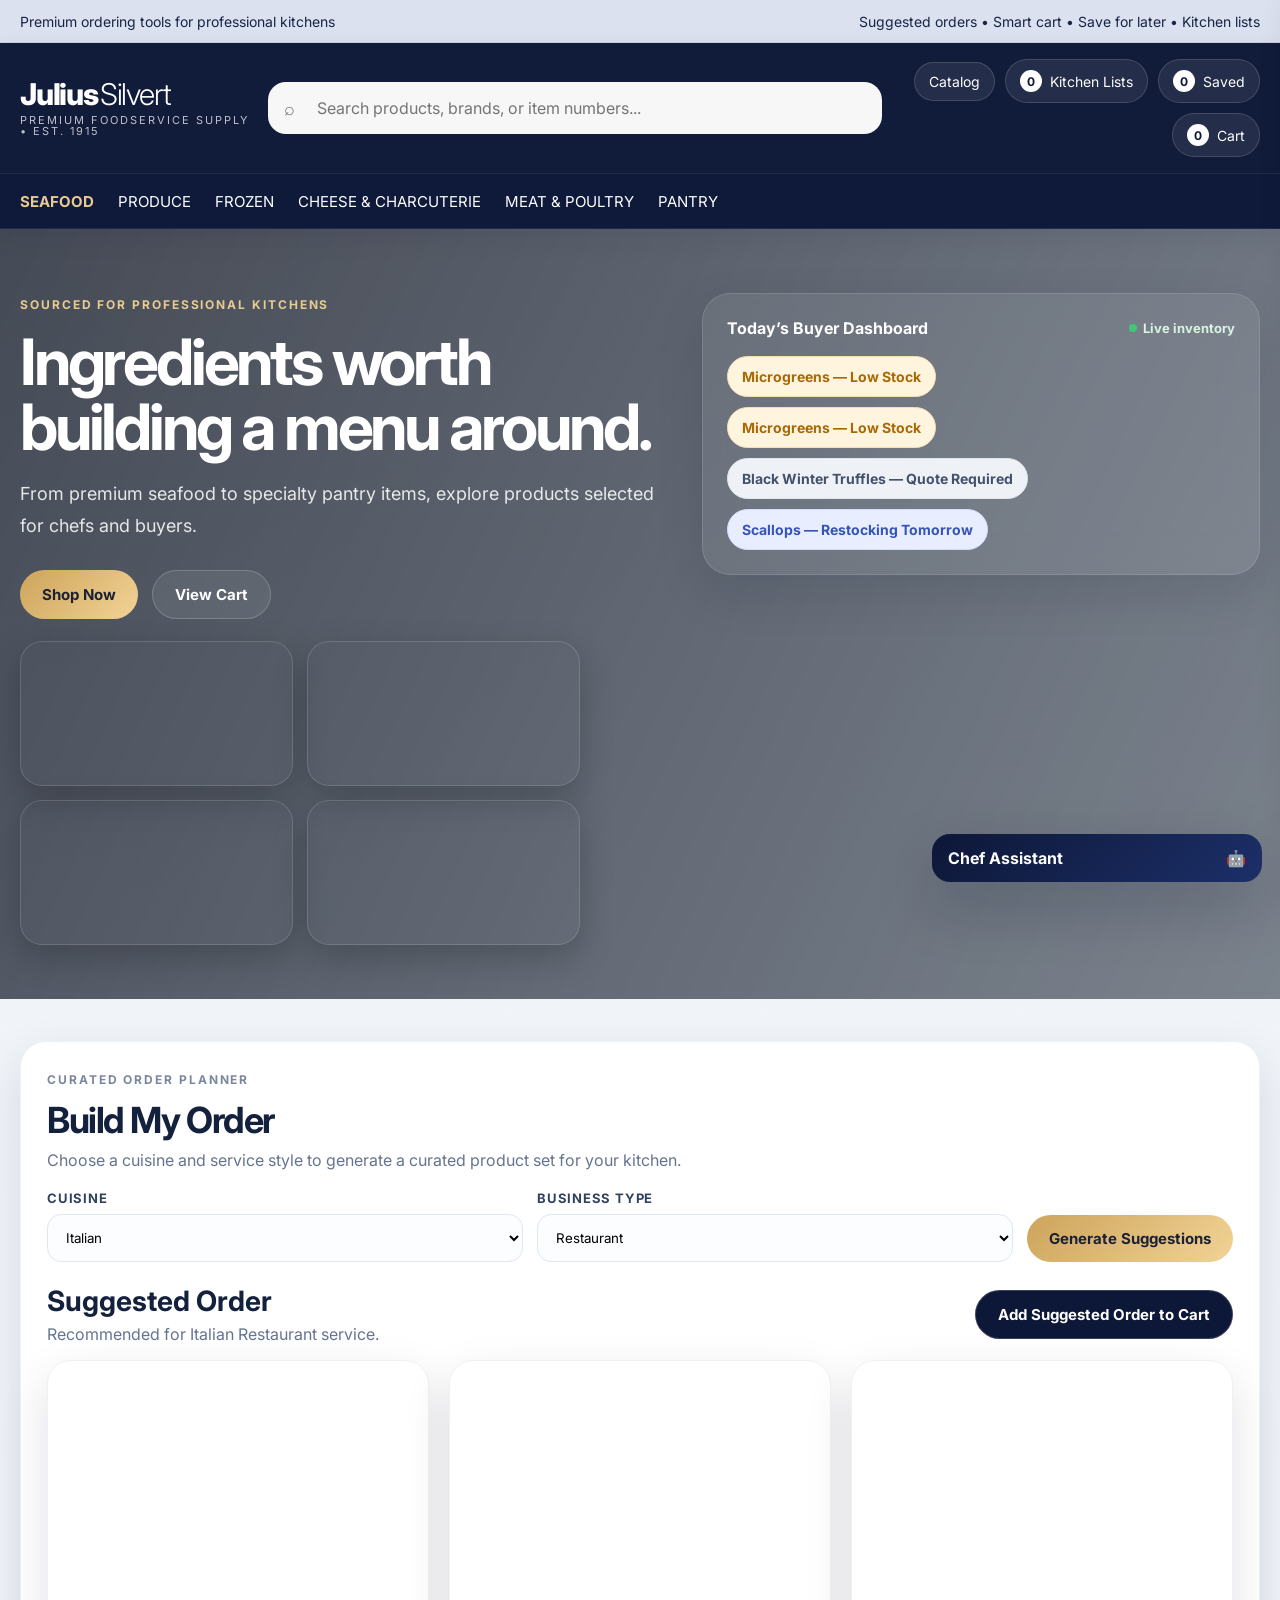
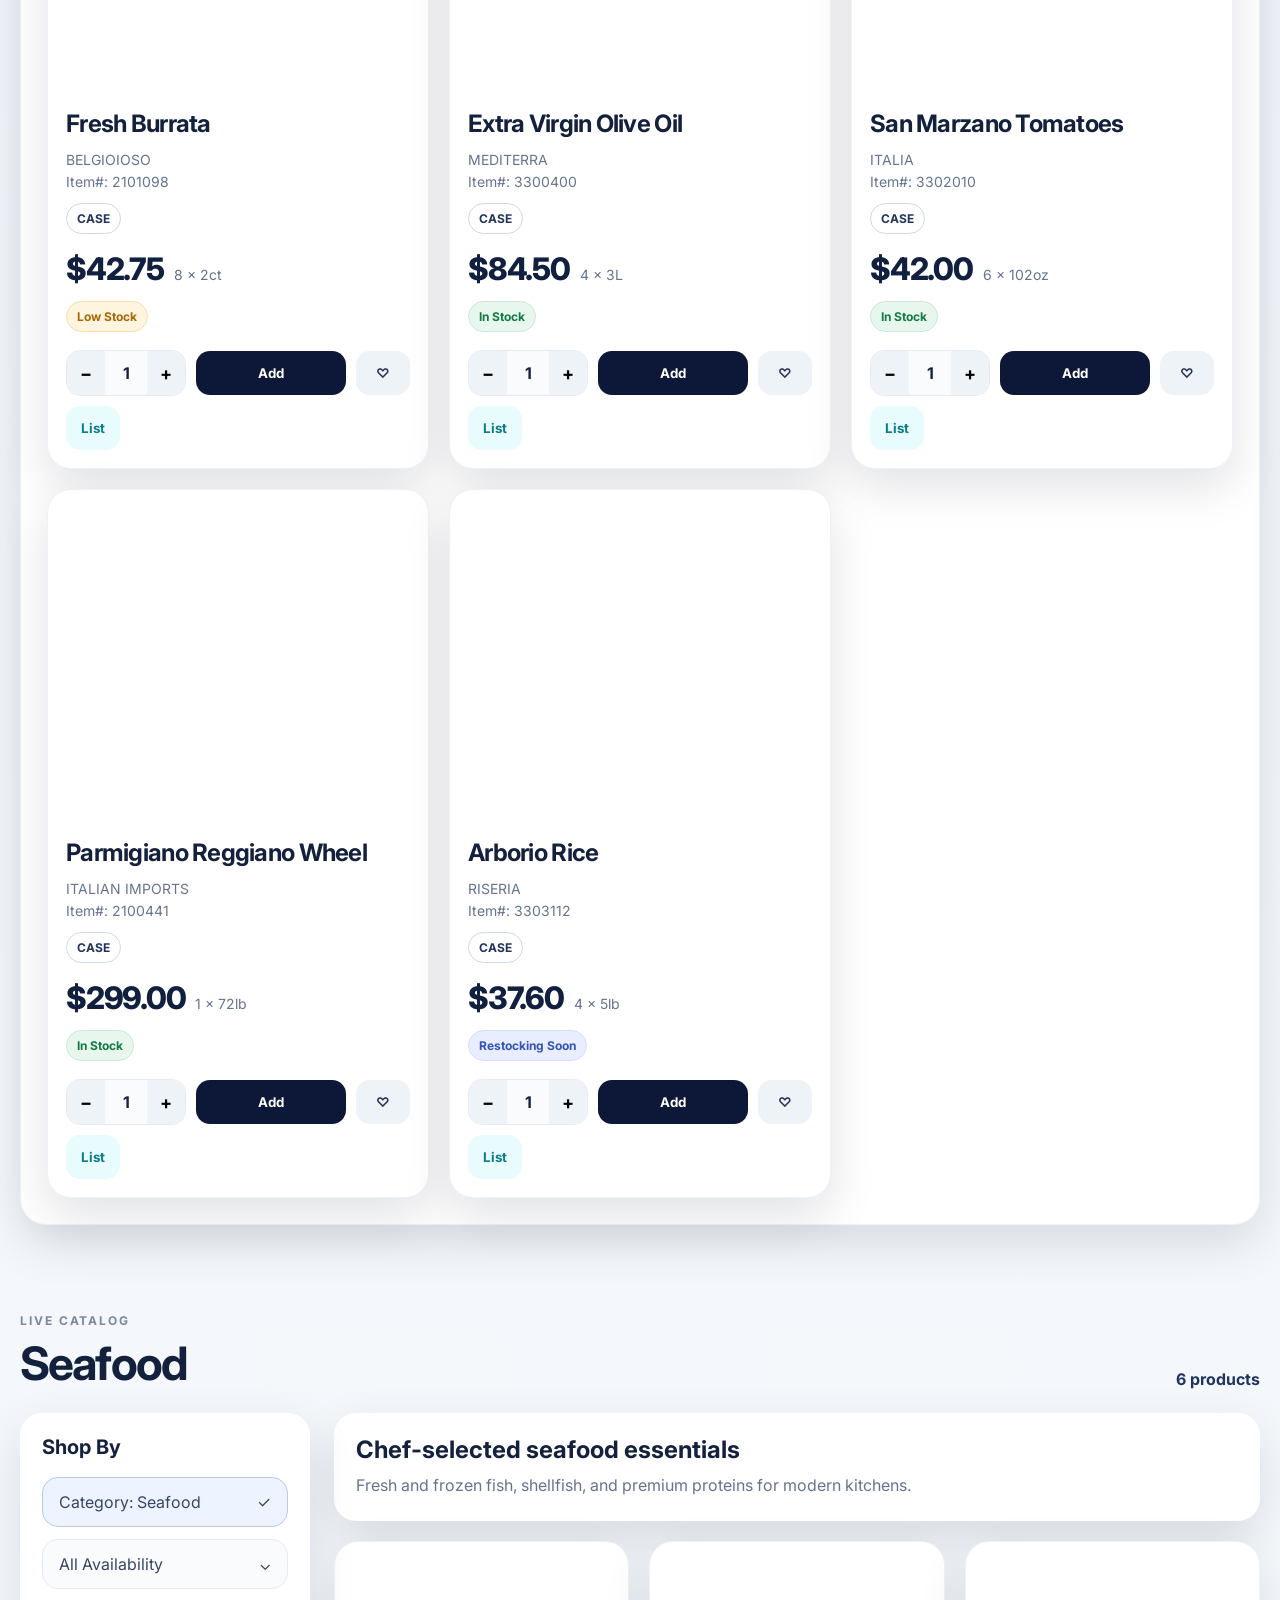
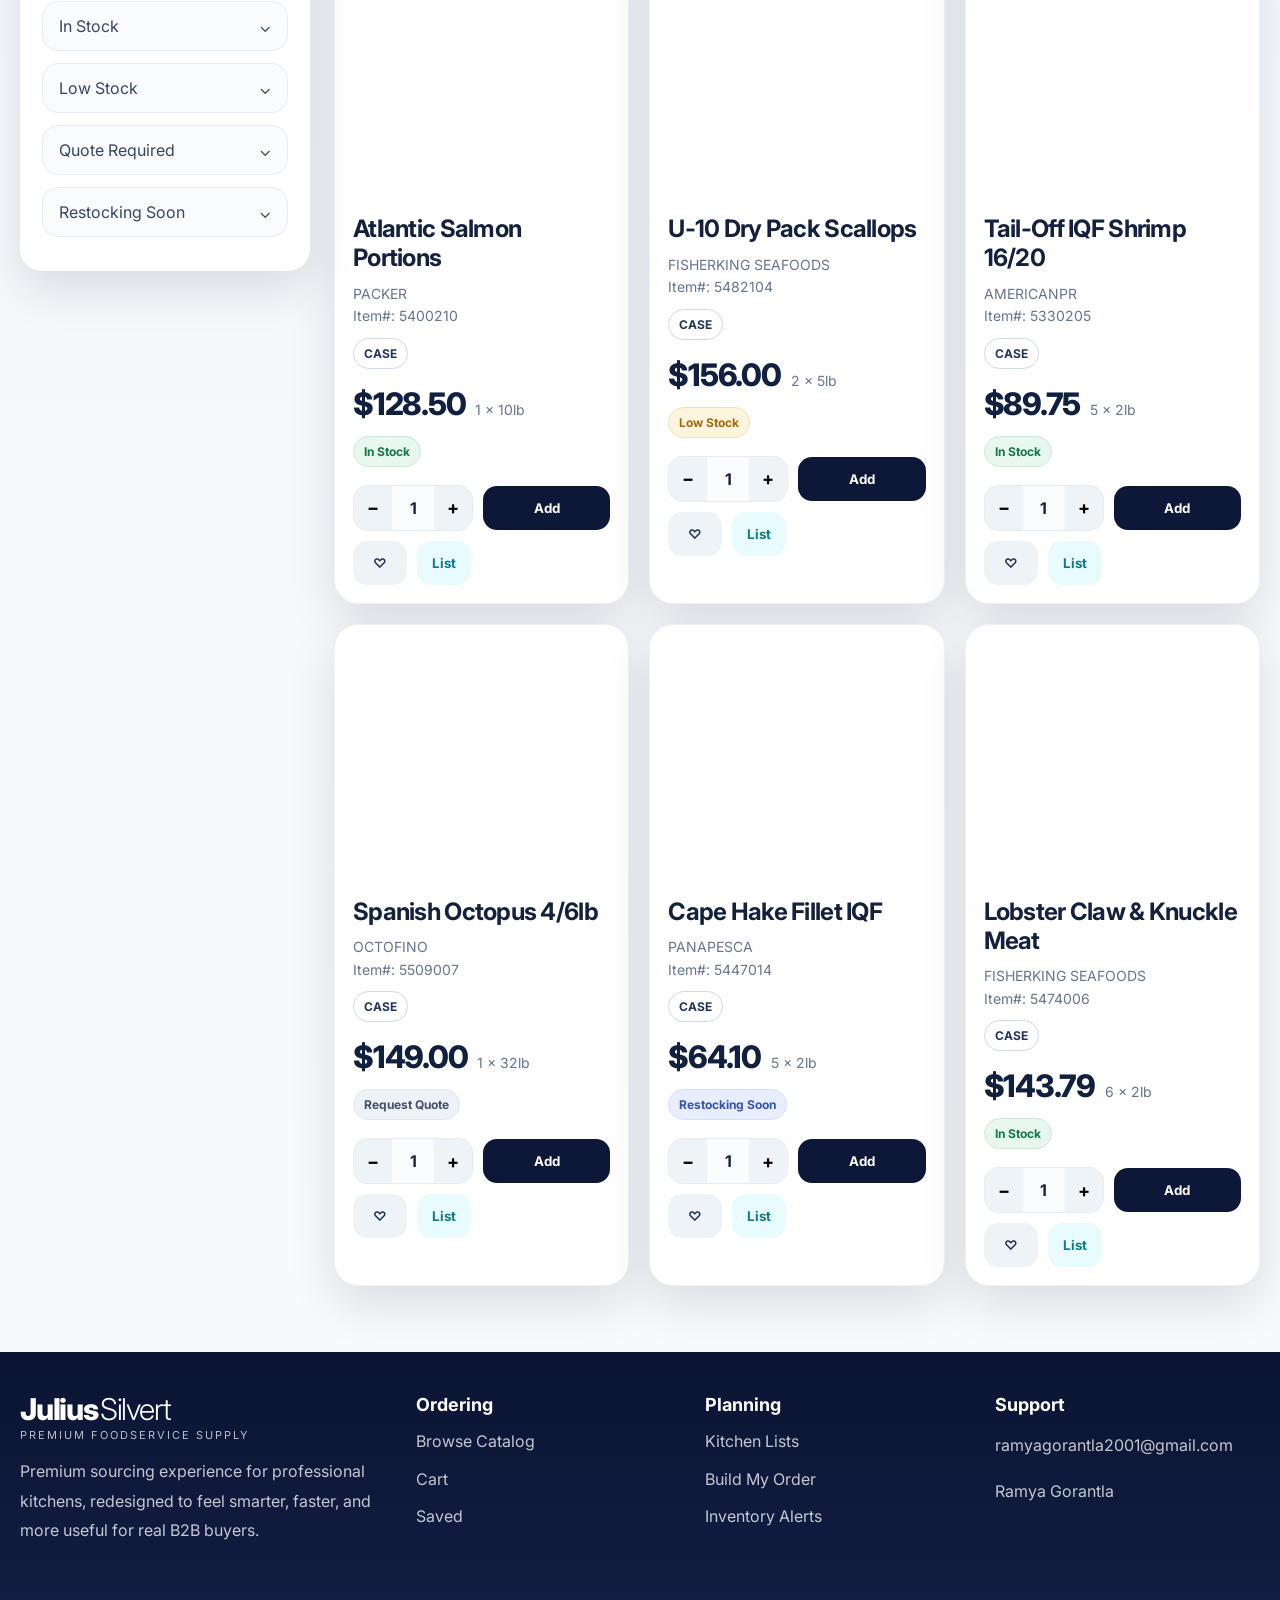
==== commit 9cfceefb: "Update index.html" ====
--- a/index.html
+++ b/index.html
@@ -12,8 +12,11 @@
 
     :root{
       --navy:#0d1737;
+      --navy2:#152454;
       --gold:#cda45b;
       --gold2:#e8cb93;
+      --bg:#f4f7fb;
+      --white:#fff;
       --text:#14213d;
       --muted:#66748f;
       --line:#e6ebf3;
@@ -509,18 +512,11 @@
       box-shadow:0 24px 52px rgba(11,19,44,.15);
     }
 
-    .product-image-wrap{
+    .product-image{
       aspect-ratio:1.15/1;
-      overflow:hidden;
-      background:#eef3f8;
-      cursor:pointer;
-    }
-
-    .product-image-wrap img{
-      width:100%;
-      height:100%;
-      object-fit:cover;
-      display:block;
+      background-size:cover;
+      background-position:center;
+      cursor:pointer;
     }
 
     .product-body{
@@ -678,84 +674,33 @@
       border:1px solid #d3ddff;
     }
 
-    .detail-section{
-      padding-top:0;
-      display:none;
-    }
-
-    .detail-layout{
+    .footer{
+      margin-top:24px;
+      background:linear-gradient(180deg, #0b1432 0%, #111d43 100%);
+      color:#fff;
+      padding:42px 0;
+    }
+
+    .footer-grid{
       display:grid;
-      grid-template-columns:1.05fr .95fr;
-      gap:20px;
-    }
-
-    .detail-image-wrap{
-      min-height:420px;
-      border-radius:28px;
-      overflow:hidden;
-      box-shadow:var(--shadow);
-      background:#eef3f8;
-    }
-
-    .detail-image-wrap img{
-      width:100%;
-      height:100%;
-      min-height:420px;
-      object-fit:cover;
+      grid-template-columns:1.4fr 1fr 1fr 1fr;
+      gap:24px;
+    }
+
+    .footer p,
+    .footer a{
+      color:rgba(255,255,255,.76);
+      line-height:1.85;
+    }
+
+    .footer h4{
+      margin:0 0 12px;
+      font-size:18px;
+    }
+
+    .footer a{
       display:block;
-    }
-
-    .detail-card{
-      background:#fff;
-      border-radius:28px;
-      box-shadow:var(--shadow);
-      padding:28px;
-    }
-
-    .spec-list{
-      display:grid;
-      grid-template-columns:1fr 1fr;
-      gap:14px;
-      margin:18px 0;
-    }
-
-    .spec{
-      background:#f6f9fd;
-      border:1px solid #e8eef7;
-      border-radius:16px;
-      padding:14px;
-    }
-
-    .spec strong{
-      display:block;
-      font-size:12px;
-      letter-spacing:.08em;
-      text-transform:uppercase;
-      color:#6f7c95;
-      margin-bottom:6px;
-    }
-
-    .detail-actions{
-      display:flex;
-      gap:12px;
-      flex-wrap:wrap;
-      margin-top:20px;
-    }
-
-    .detail-card h2{
-      margin:10px 0 14px;
-      font-size:42px;
-      line-height:1.05;
-      letter-spacing:-.04em;
-    }
-
-    .detail-card p{
-      color:var(--muted);
-      line-height:1.8;
-    }
-
-    .related-section{
-      margin-top:28px;
+      margin-bottom:8px;
     }
 
     .drawer{
@@ -957,6 +902,78 @@
     .overlay.show{
       opacity:1;
       visibility:visible;
+    }
+
+    .detail-section{
+      padding-top:0;
+      display:none;
+    }
+
+    .detail-layout{
+      display:grid;
+      grid-template-columns:1.05fr .95fr;
+      gap:20px;
+    }
+
+    .detail-image{
+      min-height:420px;
+      background-size:cover;
+      background-position:center;
+      border-radius:28px;
+      box-shadow:var(--shadow);
+    }
+
+    .detail-card{
+      background:#fff;
+      border-radius:28px;
+      box-shadow:var(--shadow);
+      padding:28px;
+    }
+
+    .spec-list{
+      display:grid;
+      grid-template-columns:1fr 1fr;
+      gap:14px;
+      margin:18px 0;
+    }
+
+    .spec{
+      background:#f6f9fd;
+      border:1px solid #e8eef7;
+      border-radius:16px;
+      padding:14px;
+    }
+
+    .spec strong{
+      display:block;
+      font-size:12px;
+      letter-spacing:.08em;
+      text-transform:uppercase;
+      color:#6f7c95;
+      margin-bottom:6px;
+    }
+
+    .detail-actions{
+      display:flex;
+      gap:12px;
+      flex-wrap:wrap;
+      margin-top:20px;
+    }
+
+    .detail-card h2{
+      margin:10px 0 14px;
+      font-size:42px;
+      line-height:1.05;
+      letter-spacing:-.04em;
+    }
+
+    .detail-card p{
+      color:var(--muted);
+      line-height:1.8;
+    }
+
+    .related-section{
+      margin-top:28px;
     }
 
     .chatbot{
@@ -1057,35 +1074,6 @@
     .toast.show{
       opacity:1;
       transform:translateY(0);
-    }
-
-    .footer{
-      margin-top:24px;
-      background:linear-gradient(180deg, #0b1432 0%, #111d43 100%);
-      color:#fff;
-      padding:42px 0;
-    }
-
-    .footer-grid{
-      display:grid;
-      grid-template-columns:1.4fr 1fr 1fr 1fr;
-      gap:24px;
-    }
-
-    .footer p,
-    .footer a{
-      color:rgba(255,255,255,.76);
-      line-height:1.85;
-    }
-
-    .footer h4{
-      margin:0 0 12px;
-      font-size:18px;
-    }
-
-    .footer a{
-      display:block;
-      margin-bottom:8px;
     }
 
     .empty-state{
@@ -1107,7 +1095,7 @@
       }
       .catalog-layout{ grid-template-columns:1fr; }
       .sidebar{ position:static; }
-      .detail-image-wrap img{ min-height:320px; }
+      .detail-image{ min-height:320px; }
     }
 
     @media (max-width:760px){
@@ -1260,6 +1248,7 @@
               </div>
               <button class="btn btn-secondary" style="background:var(--navy);" onclick="addSuggestedOrderToCart()">Add Suggested Order to Cart</button>
             </div>
+
             <div class="suggested-grid" id="suggestedGrid"></div>
           </div>
         </div>
@@ -1306,10 +1295,7 @@
         </div>
 
         <div class="detail-layout">
-          <div class="detail-image-wrap" id="detailImageWrap">
-            <img id="detailImage" src="" alt="Product image" />
-          </div>
-
+          <div class="detail-image" id="detailImage"></div>
           <div class="detail-card">
             <div class="status-row"><span class="status" id="detailStatus"></span></div>
             <h2 id="detailName"></h2>
@@ -1375,7 +1361,7 @@
 
       <div>
         <h4>Support</h4>
-        <p>8565260268</p>
+        <p>ramyagorantla2001@gmail.com</p>
         <p>Ramya Gorantla</p>
       </div>
     </div>
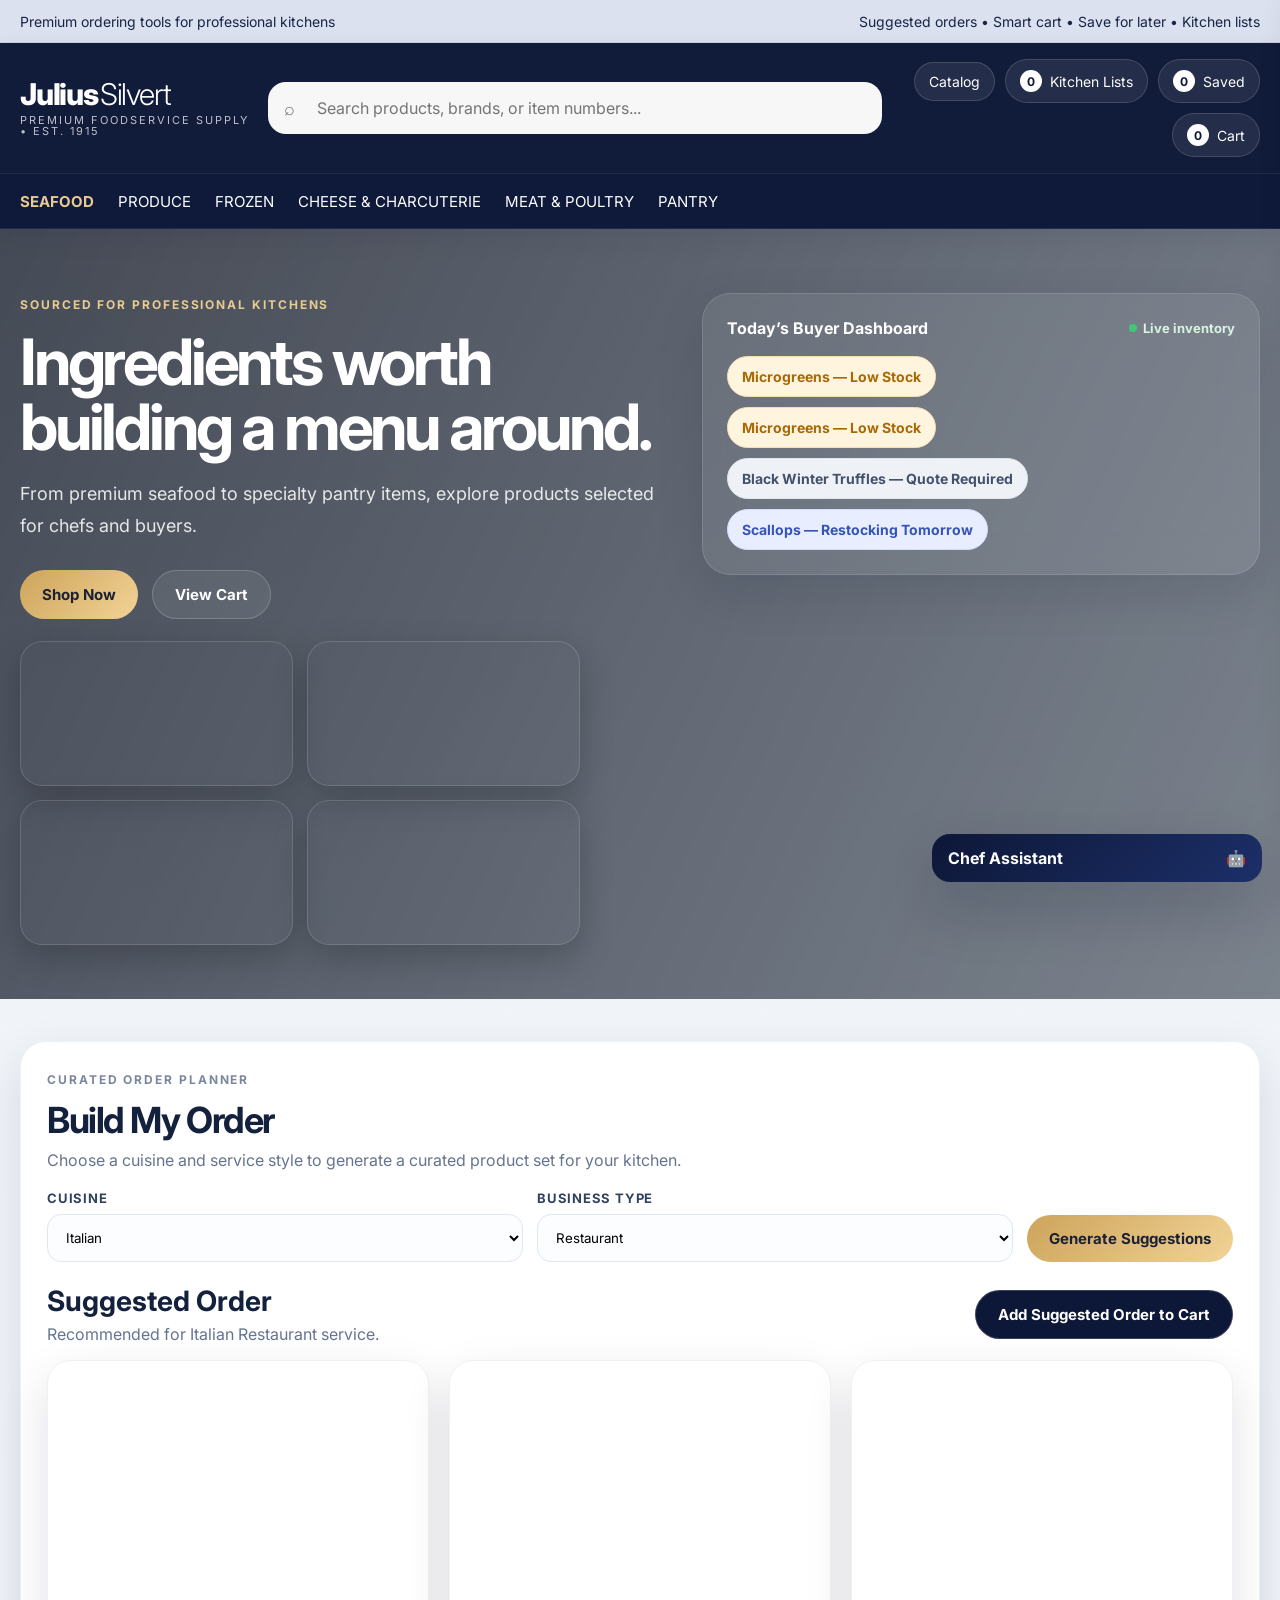
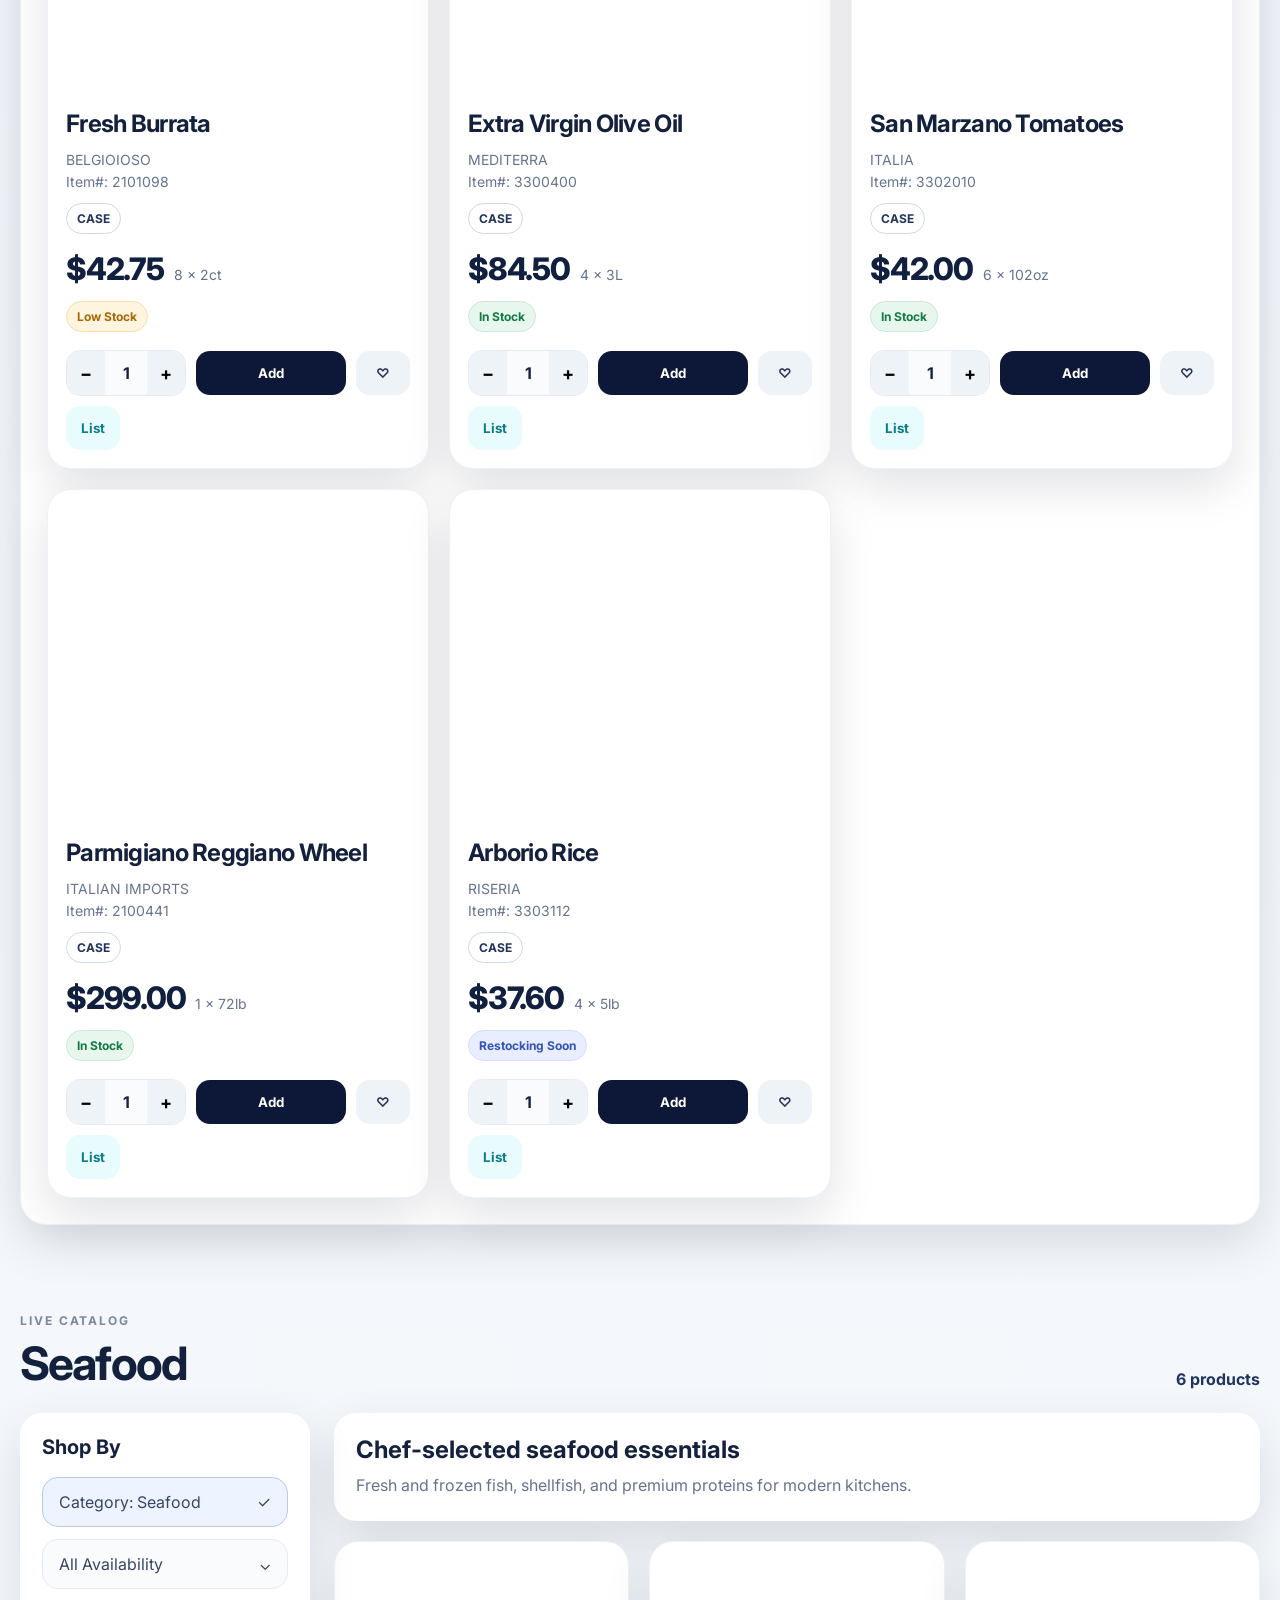
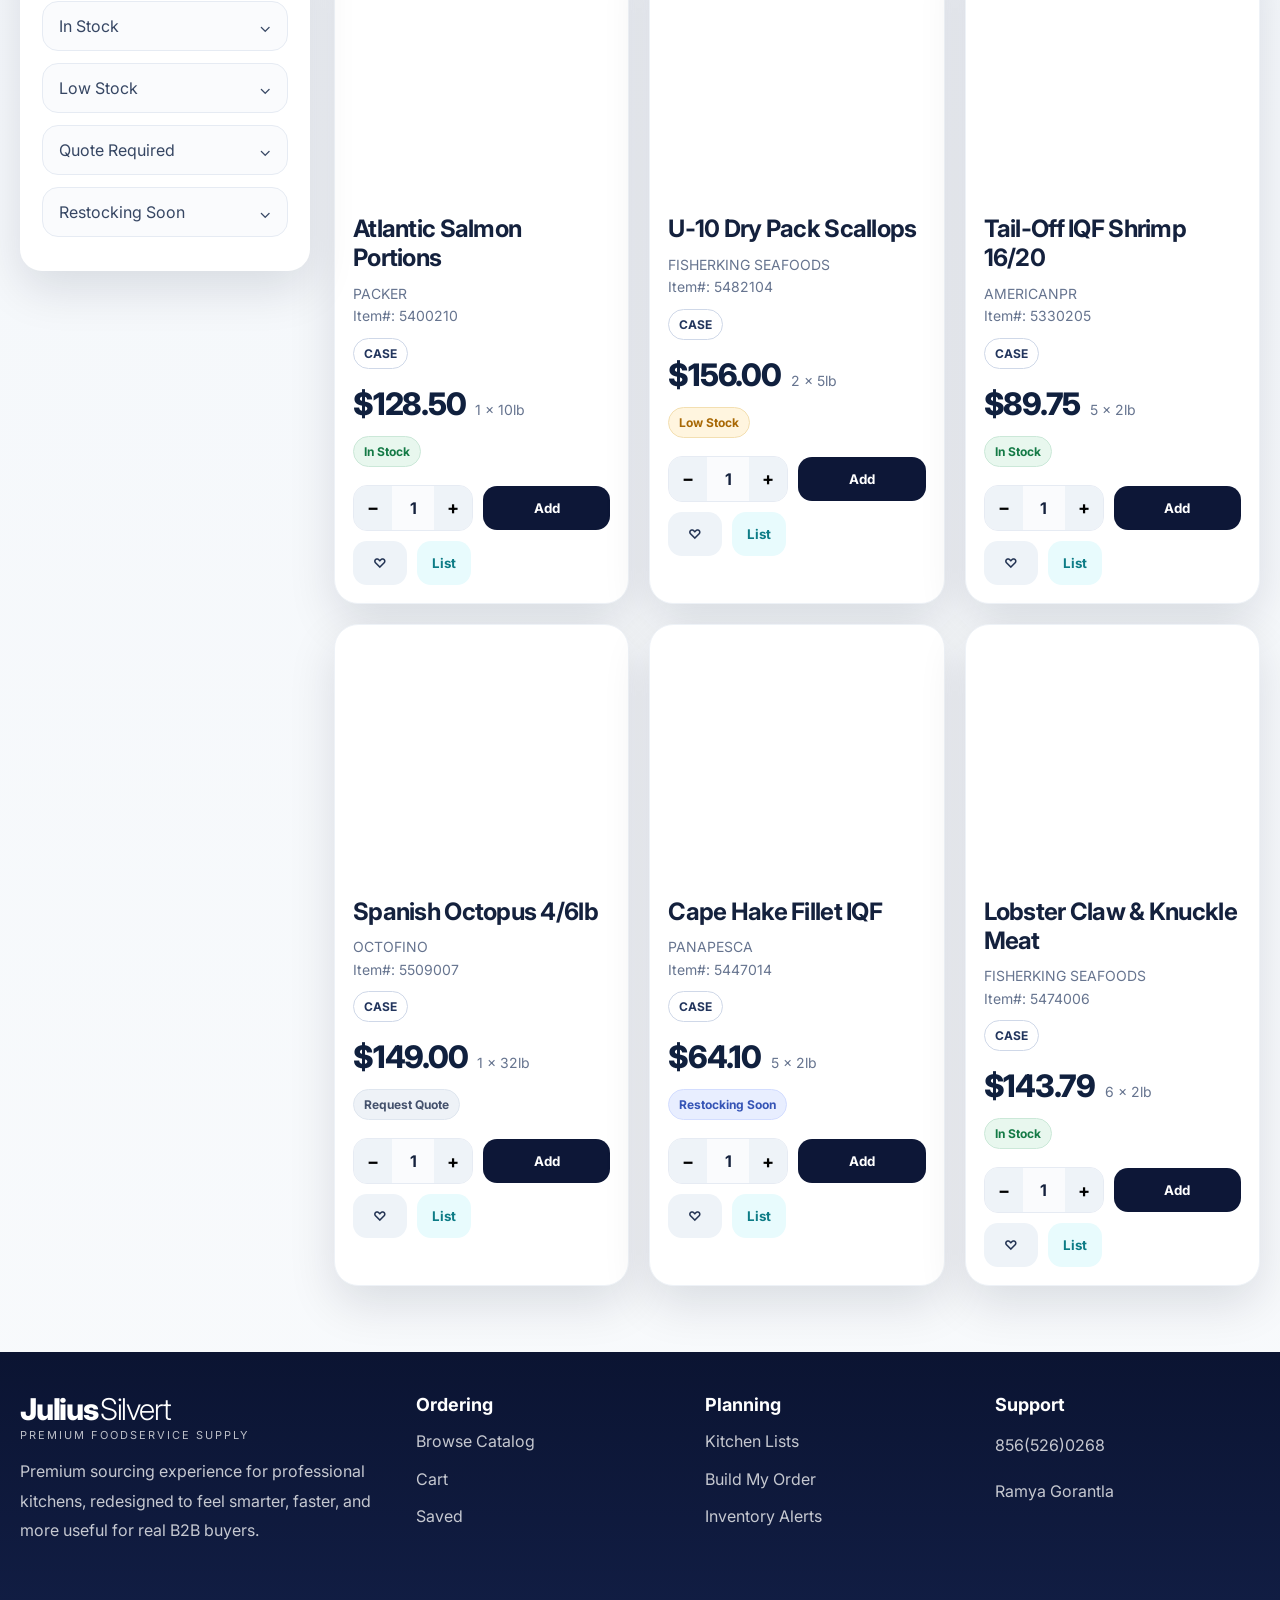
==== commit 7ce1efc5: "Update index.html" ====
--- a/index.html
+++ b/index.html
@@ -1361,7 +1361,7 @@
 
       <div>
         <h4>Support</h4>
-        <p>ramyagorantla2001@gmail.com</p>
+        <p>856(526)0268</p>
         <p>Ramya Gorantla</p>
       </div>
     </div>
